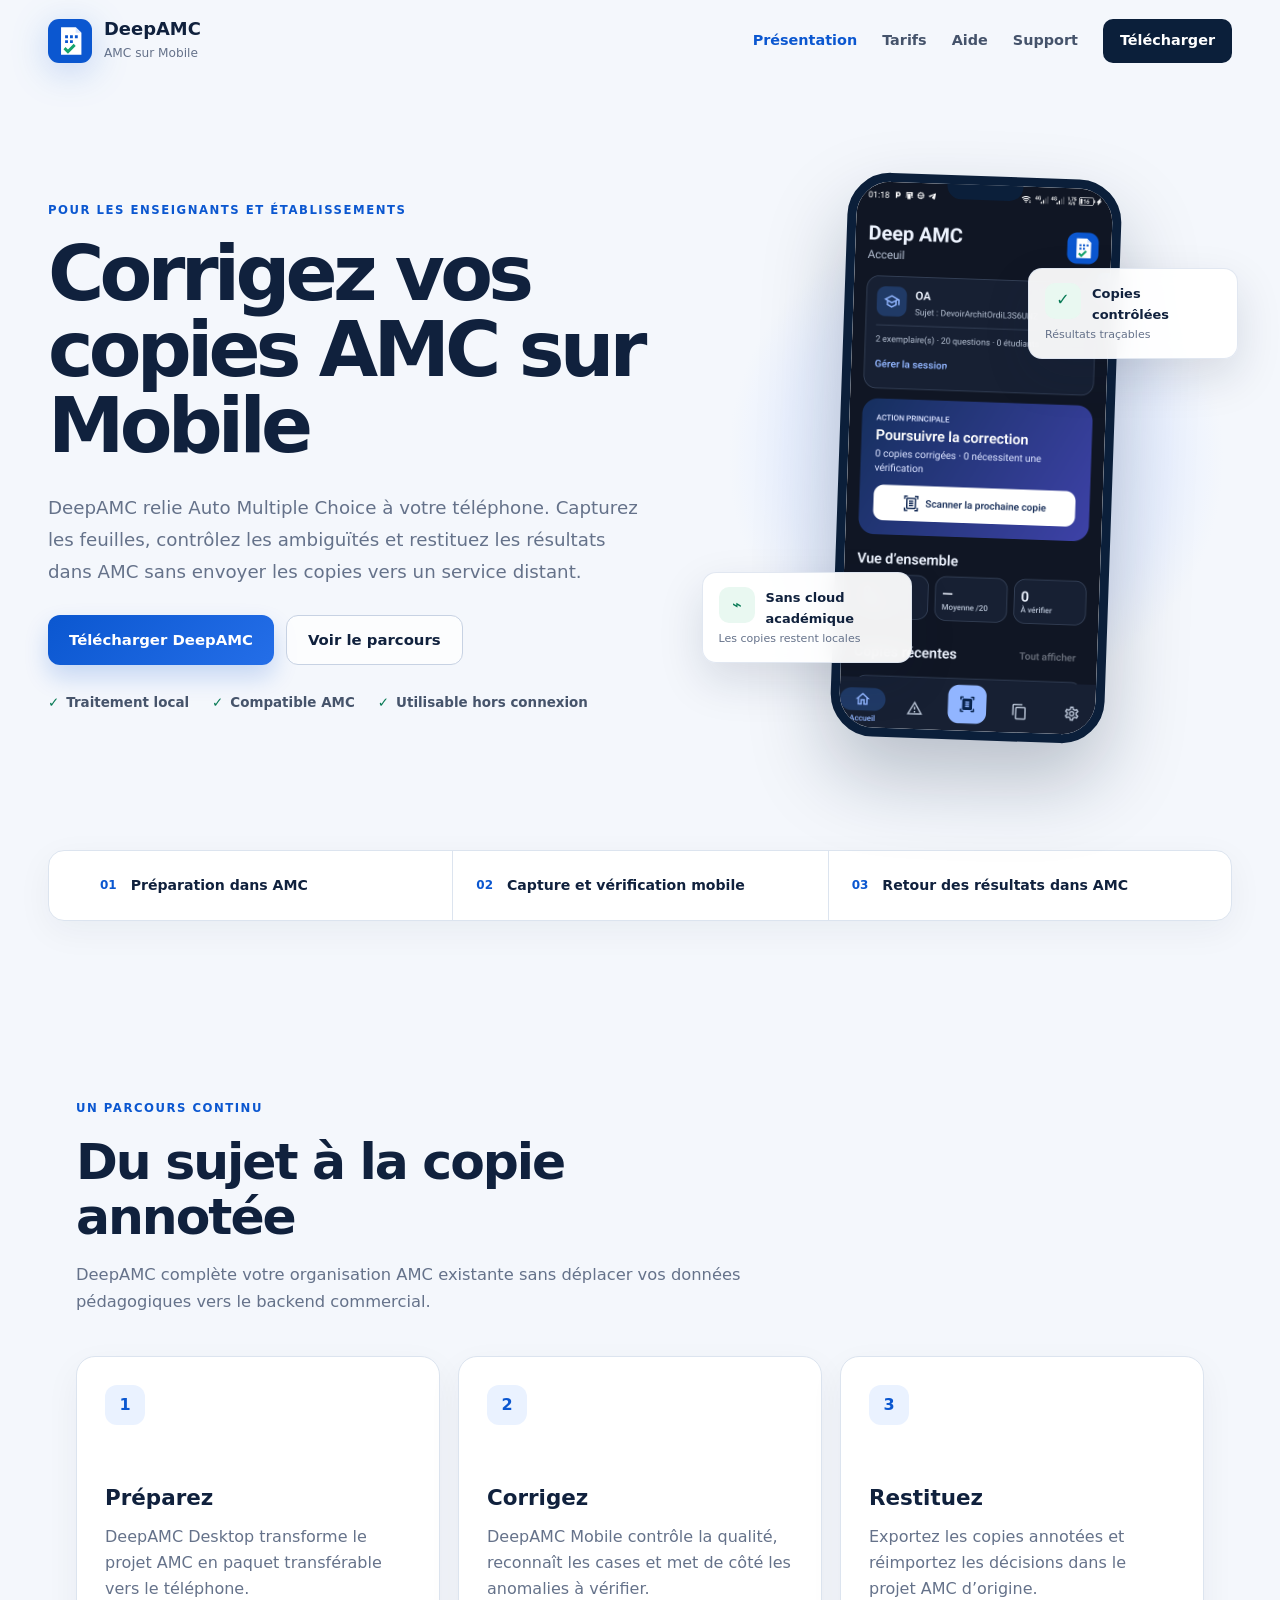
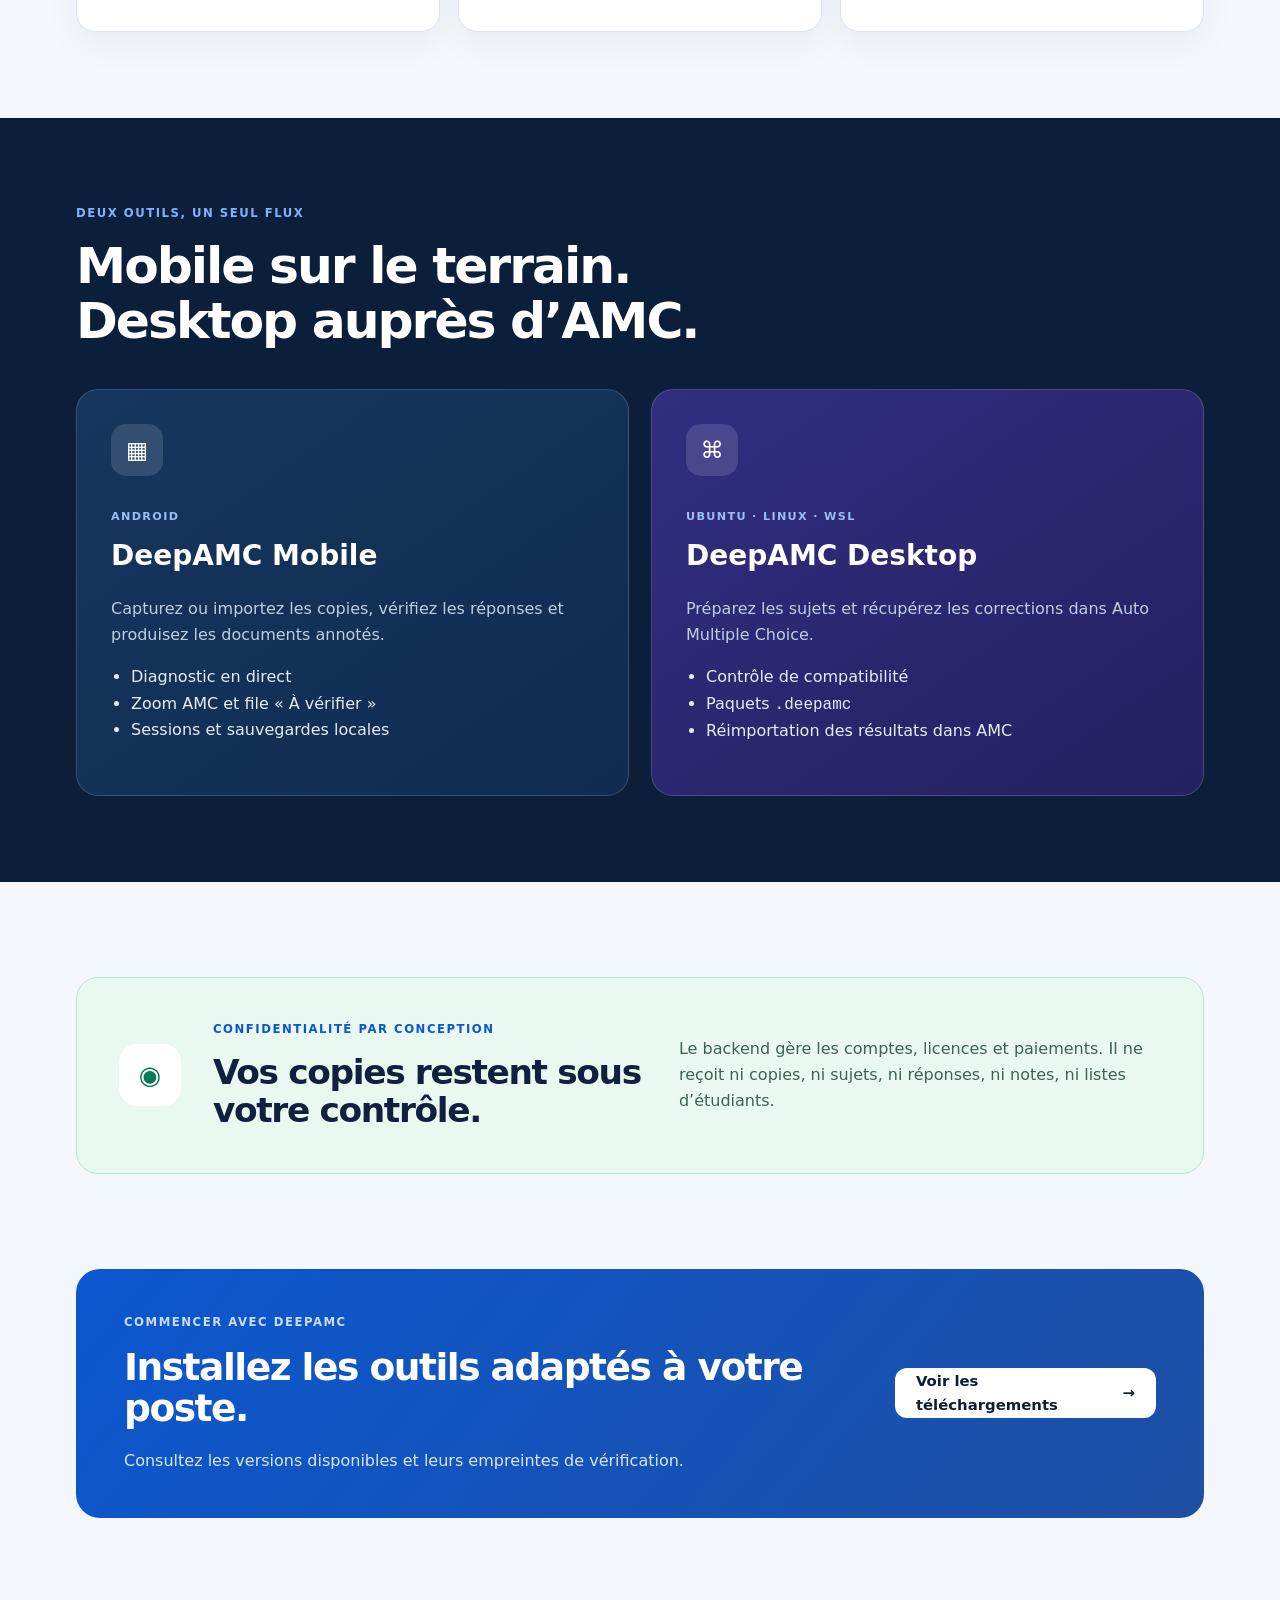
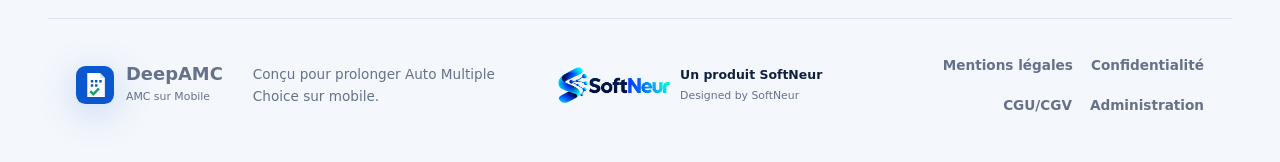
==== index.html @ c1040df2 "release: publier Mobile 0.2.4 et Desktop 0.2.7" ====
<!doctype html>
<html lang="fr">
<head>
  <meta charset="utf-8">
  <meta name="viewport" content="width=device-width, initial-scale=1">
  <meta name="description" content="DeepAMC prolonge Auto Multiple Choice sur mobile pour corriger des copies localement, même hors connexion.">
  <title>DeepAMC — AMC sur Mobile</title>
  <link rel="icon" href="/assets/deepamc-mark.svg" type="image/svg+xml">
  <link rel="stylesheet" href="/assets/site.css">
</head>
<body>
  <a class="skip-link" href="#contenu">Aller au contenu</a>
  <header class="site-header">
    <a class="brand" href="/" aria-label="Accueil DeepAMC"><img src="/assets/deepamc-mark.svg" alt="" width="44" height="44"><span><strong>DeepAMC</strong><small>AMC sur Mobile</small></span></a>
    <button class="menu-button" type="button" aria-expanded="false" aria-controls="main-navigation">Menu</button>
    <nav id="main-navigation" aria-label="Navigation principale"><a class="active" href="/">Présentation</a><a href="/tarifs/">Tarifs</a><a href="/aide/">Aide</a><a href="/support/">Support</a><a class="nav-download" href="/telechargements/">Télécharger</a></nav>
  </header>
  <main id="contenu">
    <section class="hero">
      <div class="hero-copy">
        <p class="eyebrow">POUR LES ENSEIGNANTS ET ÉTABLISSEMENTS</p>
        <h1>Corrigez vos copies AMC sur Mobile</h1>
        <p class="hero-lead">DeepAMC relie Auto Multiple Choice à votre téléphone. Capturez les feuilles, contrôlez les ambiguïtés et restituez les résultats dans AMC sans envoyer les copies vers un service distant.</p>
        <div class="hero-actions"><a class="button primary" href="/telechargements/">Télécharger DeepAMC</a><a class="button secondary" href="#fonctionnement">Voir le parcours</a></div>
        <ul class="trust-list" aria-label="Engagements DeepAMC"><li>Traitement local</li><li>Compatible AMC</li><li>Utilisable hors connexion</li></ul>
      </div>
      <div class="product-visual" aria-label="Aperçu de DeepAMC Mobile">
        <div class="visual-halo"></div><div class="phone-frame"><span class="phone-speaker"></span><img src="/assets/mobile-session.png" alt="Écran d’accueil réel de DeepAMC Mobile avec un sujet et une session actifs"></div>
        <div class="floating-proof proof-top"><span>✓</span><strong>Copies contrôlées</strong><small>Résultats traçables</small></div>
        <div class="floating-proof proof-bottom"><span>⌁</span><strong>Sans cloud académique</strong><small>Les copies restent locales</small></div>
      </div>
    </section>
    <section class="academic-strip" aria-label="Parcours DeepAMC"><div><strong>01</strong><span>Préparation dans AMC</span></div><div><strong>02</strong><span>Capture et vérification mobile</span></div><div><strong>03</strong><span>Retour des résultats dans AMC</span></div></section>
    <section class="section" id="fonctionnement">
      <div class="section-heading"><p class="eyebrow">UN PARCOURS CONTINU</p><h2>Du sujet à la copie annotée</h2><p>DeepAMC complète votre organisation AMC existante sans déplacer vos données pédagogiques vers le backend commercial.</p></div>
      <div class="steps-grid"><article><span class="step-number">1</span><h3>Préparez</h3><p>DeepAMC Desktop transforme le projet AMC en paquet transférable vers le téléphone.</p></article><article><span class="step-number">2</span><h3>Corrigez</h3><p>DeepAMC Mobile contrôle la qualité, reconnaît les cases et met de côté les anomalies à vérifier.</p></article><article><span class="step-number">3</span><h3>Restituez</h3><p>Exportez les copies annotées et réimportez les décisions dans le projet AMC d’origine.</p></article></div>
    </section>
    <section class="section products-section">
      <div class="section-heading"><p class="eyebrow">DEUX OUTILS, UN SEUL FLUX</p><h2>Mobile sur le terrain. Desktop auprès d’AMC.</h2></div>
      <div class="products-grid"><article class="product-card"><div class="product-icon">▦</div><span class="product-label">ANDROID</span><h3>DeepAMC Mobile</h3><p>Capturez ou importez les copies, vérifiez les réponses et produisez les documents annotés.</p><ul><li>Diagnostic en direct</li><li>Zoom AMC et file « À vérifier »</li><li>Sessions et sauvegardes locales</li></ul></article><article class="product-card desktop-card"><div class="product-icon">⌘</div><span class="product-label">UBUNTU · LINUX · WSL</span><h3>DeepAMC Desktop</h3><p>Préparez les sujets et récupérez les corrections dans Auto Multiple Choice.</p><ul><li>Contrôle de compatibilité</li><li>Paquets <code>.deepamc</code></li><li>Réimportation des résultats dans AMC</li></ul></article></div>
    </section>
    <section class="privacy-section"><div class="privacy-symbol">◉</div><div><p class="eyebrow">CONFIDENTIALITÉ PAR CONCEPTION</p><h2>Vos copies restent sous votre contrôle.</h2></div><p>Le backend gère les comptes, licences et paiements. Il ne reçoit ni copies, ni sujets, ni réponses, ni notes, ni listes d’étudiants.</p></section>
    <section class="download-callout"><div><p class="eyebrow">COMMENCER AVEC DEEPAMC</p><h2>Installez les outils adaptés à votre poste.</h2><p>Consultez les versions disponibles et leurs empreintes de vérification.</p></div><a class="button light" href="/telechargements/">Voir les téléchargements <span>→</span></a></section>
  </main>
  <footer><a class="brand footer-brand" href="/"><img src="/assets/deepamc-mark.svg" alt="" width="38" height="38"><span><strong>DeepAMC</strong><small>AMC sur Mobile</small></span></a><p>Conçu pour prolonger Auto Multiple Choice sur mobile.</p><a class="softneur-signature" href="https://softneur.com/" target="_blank" rel="noopener"><img src="/assets/softneur-logo.svg" alt="SoftNeur" width="112"><span><strong>Un produit SoftNeur</strong><small>Designed by SoftNeur</small></span></a><div class="footer-links"><a href="/mentions-legales/">Mentions légales</a><a href="/confidentialite/">Confidentialité</a><a href="/cgu/">CGU/CGV</a><a href="https://admin.deepamc.app/admin/login">Administration</a></div></footer>
  <script src="/assets/site.js"></script>
</body>
</html>
---- assets/site.css ----
:root {
  --navy: #0b1f3a;
  --navy-2: #142d52;
  --blue: #0b57d0;
  --blue-2: #246ee8;
  --green: #087a55;
  --canvas: #f4f7fc;
  --surface: #ffffff;
  --ink: #10213d;
  --muted: #65728a;
  --line: #dce4ef;
  --soft-blue: #eaf2ff;
  --soft-green: #e9f8f1;
  --soft-amber: #fff8e7;
  --amber: #9a5a00;
  --shadow: 0 24px 70px rgba(16, 33, 61, .12);
}

* { box-sizing: border-box; }
html { scroll-behavior: smooth; }
body { margin: 0; background: var(--canvas); color: var(--ink); font: 16px/1.65 Inter, "Segoe UI", system-ui, sans-serif; }
a { color: inherit; }
code { font-family: "Cascadia Code", Consolas, monospace; }
.skip-link { position: fixed; left: 16px; top: -80px; z-index: 100; background: #fff; color: var(--navy); padding: 10px 14px; border-radius: 8px; }
.skip-link:focus { top: 16px; }
.site-header { position: relative; z-index: 20; min-height: 82px; max-width: 1240px; margin: auto; padding: 16px 28px; display: flex; align-items: center; justify-content: space-between; gap: 24px; }
.brand { display: flex; align-items: center; gap: 12px; text-decoration: none; }
.brand img { filter: drop-shadow(0 8px 18px rgba(11, 87, 208, .22)); }
.brand strong, .brand small { display: block; }
.brand strong { font-size: 1.12rem; line-height: 1.15; }
.brand small { margin-top: 4px; color: var(--muted); font-size: .76rem; }
nav { display: flex; align-items: center; gap: 25px; }
nav a { color: #45536b; font-size: .9rem; font-weight: 750; text-decoration: none; }
nav a:hover, nav a.active { color: var(--blue); }
.nav-download { padding: 10px 17px; border-radius: 10px; background: var(--navy); color: #fff !important; }
.menu-button { display: none; min-height: 42px; padding: 0 14px; border: 1px solid var(--line); border-radius: 10px; background: #fff; color: var(--navy); font: inherit; font-weight: 800; }

.hero { max-width: 1240px; min-height: 700px; margin: auto; padding: 76px 28px 92px; display: grid; grid-template-columns: minmax(0, 1.08fr) minmax(380px, .92fr); align-items: center; gap: 70px; }
.eyebrow { margin: 0 0 15px; color: var(--blue); font-size: .73rem; font-weight: 850; letter-spacing: .13em; }
.hero h1 { max-width: 760px; margin: 0; font-size: clamp(3.15rem, 6vw, 5.45rem); line-height: .99; letter-spacing: -.062em; }
.hero-lead { max-width: 680px; margin: 28px 0; color: var(--muted); font-size: 1.14rem; line-height: 1.75; }
.hero-actions { display: flex; flex-wrap: wrap; gap: 12px; }
.button { display: inline-flex; align-items: center; justify-content: center; min-height: 50px; padding: 0 21px; border-radius: 12px; font-size: .93rem; font-weight: 800; text-decoration: none; transition: transform .16s ease, box-shadow .16s ease; }
.button.primary { background: linear-gradient(135deg, var(--blue), var(--blue-2)); color: #fff; box-shadow: 0 12px 24px rgba(11, 87, 208, .2); }
.button.secondary { border: 1px solid #c7d2e3; background: rgba(255, 255, 255, .72); }
.button.light { background: #fff; color: var(--navy); gap: 20px; }
.button:hover { transform: translateY(-1px); }
.button:focus-visible, a:focus-visible, button:focus-visible, summary:focus-visible { outline: 3px solid #79a9ff; outline-offset: 3px; }
.trust-list { display: flex; flex-wrap: wrap; gap: 23px; margin: 27px 0 0; padding: 0; list-style: none; color: #46546b; font-size: .84rem; font-weight: 700; }
.trust-list li::before { content: "✓"; color: var(--green); margin-right: 7px; font-weight: 900; }
.product-visual { position: relative; min-height: 600px; display: grid; place-items: center; }
.visual-halo { position: absolute; width: 500px; height: 500px; border-radius: 50%; background: radial-gradient(circle, #dbe8ff 0, #eaf1ff 54%, transparent 70%); }
.phone-frame { position: relative; width: 274px; height: 564px; overflow: hidden; border: 9px solid var(--navy); border-radius: 43px; background: #fff; box-shadow: 0 38px 80px rgba(11, 31, 58, .26); transform: rotate(2deg); }
.phone-frame img { width: 100%; height: 100%; object-fit: cover; object-position: top; }
.phone-speaker { position: absolute; z-index: 2; width: 76px; height: 18px; left: 50%; top: -3px; transform: translateX(-50%); border-radius: 0 0 14px 14px; background: var(--navy); }
.floating-proof { position: absolute; z-index: 3; width: 210px; padding: 14px 16px; border: 1px solid rgba(220, 228, 239, .86); border-radius: 14px; background: rgba(255, 255, 255, .94); box-shadow: 0 18px 45px rgba(16, 33, 61, .13); backdrop-filter: blur(10px); }
.floating-proof span { float: left; width: 36px; height: 36px; margin-right: 11px; border-radius: 10px; display: grid; place-items: center; background: var(--soft-green); color: var(--green); font-weight: 900; }
.floating-proof strong, .floating-proof small { display: block; }
.floating-proof strong { font-size: .81rem; }
.floating-proof small { color: var(--muted); font-size: .69rem; }
.proof-top { right: -6px; top: 110px; }
.proof-bottom { left: -18px; bottom: 95px; }

.academic-strip { max-width: 1184px; margin: 0 auto 92px; padding: 0 28px; display: grid; grid-template-columns: repeat(3, 1fr); border: 1px solid var(--line); border-radius: 16px; background: var(--surface); box-shadow: 0 10px 35px rgba(16, 33, 61, .05); }
.academic-strip div { display: flex; align-items: center; gap: 14px; padding: 23px; }
.academic-strip div + div { border-left: 1px solid var(--line); }
.academic-strip strong { color: var(--blue); font-size: .75rem; }
.academic-strip span { font-size: .88rem; font-weight: 750; }
.section { max-width: 1184px; margin: auto; padding: 86px 28px; }
.section-heading { max-width: 680px; margin-bottom: 40px; }
.section-heading h2, .privacy-section h2, .download-callout h2 { margin: 0 0 18px; font-size: clamp(2rem, 4vw, 3.15rem); line-height: 1.1; letter-spacing: -.04em; }
.section-heading > p:last-child { color: var(--muted); font-size: 1.02rem; }
.steps-grid { display: grid; grid-template-columns: repeat(3, 1fr); gap: 18px; }
.steps-grid article { min-height: 260px; padding: 28px; border: 1px solid var(--line); border-radius: 19px; background: var(--surface); box-shadow: 0 12px 35px rgba(16, 33, 61, .05); }
.step-number { display: grid; place-items: center; width: 40px; height: 40px; border-radius: 12px; background: var(--soft-blue); color: var(--blue); font-weight: 900; }
.steps-grid h3 { margin: 55px 0 8px; font-size: 1.34rem; }
.steps-grid p { margin: 0; color: var(--muted); }
.products-section { max-width: none; padding-left: max(28px, calc((100vw - 1128px) / 2)); padding-right: max(28px, calc((100vw - 1128px) / 2)); background: var(--navy); color: #fff; }
.products-section .eyebrow { color: #82b1ff; }
.products-grid { display: grid; grid-template-columns: repeat(2, 1fr); gap: 22px; }
.product-card { padding: 34px; border: 1px solid rgba(255, 255, 255, .16); border-radius: 22px; background: linear-gradient(145deg, #17365f, #102b4f); }
.desktop-card { background: linear-gradient(145deg, #312e81, #25205f); }
.product-icon, .release-icon { width: 52px; height: 52px; border-radius: 15px; display: grid; place-items: center; background: rgba(255, 255, 255, .13); font-size: 1.45rem; }
.product-label { display: block; margin-top: 32px; color: #9bbef4; font-size: .7rem; font-weight: 850; letter-spacing: .12em; }
.product-card h3 { margin: 7px 0; font-size: 1.75rem; }
.product-card > p { color: #c0cee0; }
.product-card ul { padding-left: 20px; color: #e5edf7; }
.privacy-section { max-width: 1128px; margin: 95px auto; padding: 42px; display: grid; grid-template-columns: auto minmax(250px, .9fr) minmax(280px, 1fr); align-items: center; gap: 32px; border: 1px solid #b9e5d2; border-radius: 22px; background: var(--soft-green); }
.privacy-symbol { width: 62px; height: 62px; border-radius: 18px; display: grid; place-items: center; background: #fff; color: var(--green); font-size: 1.6rem; }
.privacy-section h2 { margin: 0; font-size: 2.15rem; }
.privacy-section > p { color: #3f6154; }
.download-callout { max-width: 1128px; margin: 0 auto 100px; padding: 44px 48px; border-radius: 24px; display: flex; align-items: center; justify-content: space-between; gap: 35px; background: linear-gradient(130deg, var(--blue), #1e4fa3); color: #fff; }
.download-callout .eyebrow { color: #c9dcff; }
.download-callout h2 { font-size: 2.35rem; }
.download-callout p:last-child { margin-bottom: 0; color: #d9e6fb; }

.page-main, .legal-main { max-width: 1128px; min-height: calc(100vh - 190px); margin: auto; padding: 70px 28px 100px; }
.page-main.wide { max-width: 1240px; }
.page-heading { max-width: 780px; margin-bottom: 48px; }
.page-heading.centered { margin-left: auto; margin-right: auto; text-align: center; }
.page-heading h1 { margin: 0 0 20px; font-size: clamp(2.7rem, 6vw, 4.7rem); line-height: 1; letter-spacing: -.055em; }
.page-heading > p:last-child { color: var(--muted); font-size: 1.08rem; }
.release-grid { display: grid; grid-template-columns: repeat(2, 1fr); gap: 22px; }
.release-card, .price-card, .support-grid article { padding: 30px; border: 1px solid var(--line); border-radius: 20px; background: #fff; box-shadow: 0 15px 40px rgba(16, 33, 61, .06); }
.release-card.unavailable { background: #f8fafc; }
.release-top { display: flex; justify-content: space-between; align-items: center; }
.release-icon { background: var(--soft-blue); color: var(--blue); }
.availability { border-radius: 20px; padding: 5px 10px; background: #eef1f5; color: var(--muted); font-size: .72rem; font-weight: 850; }
.availability.ready { background: var(--soft-green); color: var(--green); }
.release-card h2 { margin: 8px 0; font-size: 1.65rem; }
.release-card > p { color: var(--muted); }
.release-card dl { margin: 26px 0; }
.release-card dl div { display: flex; justify-content: space-between; padding: 10px 0; border-top: 1px solid var(--line); font-size: .86rem; }
.release-card dt { color: var(--muted); }
.release-card dd { margin: 0; font-weight: 800; }
.release-actions { display: grid; gap: 10px; }
.full-width { width: 100%; }
.button.disabled { background: #e7ebf1; color: #8a95a7; cursor: not-allowed; }
.release-note { margin-bottom: 0; font-size: .78rem !important; }
.checksum { margin-top: 17px; color: var(--muted); font-size: .78rem; }
.checksum summary { cursor: pointer; font-weight: 750; }
.checksum code { display: block; margin-top: 10px; padding: 10px; overflow-wrap: anywhere; border-radius: 8px; background: #f6f8fb; color: #32415a; font-size: .7rem; }
.install-panel { margin-top: 24px; padding: 30px; border: 1px solid var(--line); border-radius: 20px; background: var(--navy); color: #fff; }
.install-panel > div { display: flex; align-items: center; gap: 13px; }
.install-panel h2 { font-size: 1.35rem; }
.install-panel ol { color: #e7edf6; }
.install-panel p { color: #b9c7d9; font-size: .88rem; }
.install-panel code { padding: 2px 5px; border-radius: 4px; background: #263e60; color: #fff; }

.pricing-grid { display: grid; grid-template-columns: repeat(4, 1fr); gap: 18px; align-items: stretch; }
.price-card { display: flex; flex-direction: column; }
.price-card.featured { border: 2px solid var(--blue); box-shadow: 0 20px 55px rgba(11, 87, 208, .16); }
.price-card h2 { min-height: 60px; margin: 22px 0 4px; font-size: 1.4rem; line-height: 1.2; }
.price { display: block; font-size: 2rem; line-height: 1.1; letter-spacing: -.04em; }
.price small { font-size: .82rem; letter-spacing: 0; }
.price-card > p { color: var(--muted); }
.price-card ul { margin: auto 0 0; padding: 22px 0 0; border-top: 1px solid var(--line); list-style: none; }
.price-card li { margin: 8px 0; }
.price-card li::before { content: "✓"; margin-right: 8px; color: var(--green); font-weight: 900; }
.notice-card { margin-top: 28px; padding: 28px 30px; display: flex; align-items: center; justify-content: space-between; gap: 25px; border: 1px solid #bed1ef; border-radius: 18px; background: var(--soft-blue); }
.notice-card p { margin: 4px 0 0; color: var(--muted); }

.guide-layout { display: grid; grid-template-columns: 220px 1fr; gap: 34px; align-items: start; }
.guide-index { position: sticky; top: 20px; padding: 22px; display: grid; gap: 10px; border: 1px solid var(--line); border-radius: 16px; background: #fff; }
.guide-index strong { margin-bottom: 6px; }
.guide-index a { color: var(--muted); font-size: .9rem; font-weight: 700; text-decoration: none; }
.guide-index a:hover { color: var(--blue); }
.guide-index a em { margin-left: 4px; padding: 2px 6px; border-radius: 10px; background: var(--soft-green); color: var(--green); font-size: .62rem; font-style: normal; text-transform: uppercase; }
.guide-content { display: grid; gap: 16px; }
.guide-content article { padding: 26px; display: grid; grid-template-columns: 48px 1fr; gap: 18px; border: 1px solid var(--line); border-radius: 18px; background: #fff; }
.guide-content article > span { width: 42px; height: 42px; display: grid; place-items: center; border-radius: 12px; background: var(--soft-blue); color: var(--blue); font-size: .75rem; font-weight: 900; }
.guide-content h2 { margin: 0 0 6px; font-size: 1.28rem; }
.guide-content p { margin: 0; color: var(--muted); }
.guide-content h3 { margin: 20px 0 5px; font-size: 1rem; }
.guide-content ol, .guide-content ul { margin: 13px 0 0; padding-left: 21px; color: #45536b; }
.guide-content li { margin: 7px 0; padding-left: 3px; }
.guide-content .tool-label { margin-bottom: 5px; color: var(--blue); font-size: .7rem; font-weight: 850; letter-spacing: .1em; }
.guide-content .guide-note { margin-top: 17px; padding: 13px 15px; border-left: 3px solid var(--blue); border-radius: 0 9px 9px 0; background: var(--soft-blue); color: #334b70; }
.guide-content .optional-intro { margin: 10px 0 15px; padding: 13px 15px; border-radius: 10px; background: var(--soft-green); color: #315b4b; }
.optional-badge { display: inline-block; margin-left: 7px; padding: 4px 8px; vertical-align: middle; border-radius: 20px; background: var(--soft-green); color: var(--green); font-size: .63rem; font-weight: 900; letter-spacing: .05em; text-transform: uppercase; }
.completion-check { margin-top: 17px; padding: 14px 16px; display: grid; gap: 3px; border-radius: 10px; background: var(--soft-green); color: #315b4b; }
.completion-check strong { color: var(--green); font-size: .76rem; text-transform: uppercase; letter-spacing: .06em; }
.workflow-overview { margin-bottom: 24px; padding: 30px; display: grid; grid-template-columns: minmax(190px, .65fr) 1.35fr; gap: 28px; border-radius: 20px; background: var(--navy); color: #fff; }
.workflow-overview h2 { margin: 0; font-size: 1.7rem; line-height: 1.2; }
.workflow-overview .eyebrow { color: #8eb9ff; }
.workflow-overview ol { margin: 0; padding: 0; display: grid; grid-template-columns: repeat(2, 1fr); gap: 12px; list-style: none; counter-reset: workflow; }
.workflow-overview li { padding: 14px; display: grid; grid-template-columns: 28px 1fr; column-gap: 9px; border: 1px solid rgba(255,255,255,.14); border-radius: 11px; background: rgba(255,255,255,.06); counter-increment: workflow; }
.workflow-overview li::before { content: counter(workflow); grid-row: 1 / 3; width: 25px; height: 25px; display: grid; place-items: center; border-radius: 8px; background: #fff; color: var(--blue); font-size: .72rem; font-weight: 900; }
.workflow-overview li strong, .workflow-overview li span { display: block; }
.workflow-overview li span { color: #bdcce0; font-size: .78rem; }
.prerequisite-card { margin-bottom: 34px; padding: 24px 27px; display: grid; grid-template-columns: 48px 1fr; gap: 17px; border: 1px solid #b9e5d2; border-radius: 17px; background: var(--soft-green); }
.prerequisite-icon { width: 44px; height: 44px; display: grid; place-items: center; border-radius: 13px; background: #fff; color: var(--green); font-weight: 900; }
.prerequisite-card h2 { margin: 0; font-size: 1.25rem; }
.prerequisite-card ul { margin: 9px 0 0; padding-left: 20px; color: #3f6154; }
.final-checklist { margin-top: 70px; padding: 34px; border: 1px solid var(--line); border-radius: 20px; background: #fff; }
.final-checklist .section-heading { margin-bottom: 22px; }
.final-checklist .section-heading h2 { font-size: 2rem; }
.final-checklist ul { margin: 0; padding: 0; display: grid; grid-template-columns: repeat(2, 1fr); gap: 11px 24px; list-style: none; }
.final-checklist li { position: relative; padding-left: 28px; color: #45536b; }
.final-checklist li::before { content: "✓"; position: absolute; left: 0; color: var(--green); font-weight: 900; }
.help-support { margin-top: 55px; }
.faq { margin-top: 80px; }
.faq details { border-top: 1px solid var(--line); background: #fff; }
.faq details:last-child { border-bottom: 1px solid var(--line); }
.faq summary { padding: 19px 20px; cursor: pointer; font-weight: 800; }
.faq details p { max-width: 780px; margin: 0; padding: 0 20px 20px; color: var(--muted); }

.support-grid { display: grid; grid-template-columns: repeat(3, 1fr); gap: 18px; }
.support-grid article { min-height: 270px; }
.support-icon { width: 42px; height: 42px; display: grid; place-items: center; border-radius: 12px; background: var(--soft-blue); color: var(--blue); font-weight: 900; }
.support-grid h2 { margin-top: 38px; font-size: 1.35rem; }
.support-grid p { color: var(--muted); }
.support-grid a { color: var(--blue); font-weight: 800; text-decoration: none; }
.warning-panel, .legal-warning { margin-top: 26px; padding: 24px 26px; border: 1px solid #f1cf8a; border-radius: 16px; background: var(--soft-amber); color: #633d08; }
.warning-panel p, .legal-warning p { margin-bottom: 0; }

.draft-badge { display: inline-block; margin-bottom: 26px; padding: 6px 11px; border-radius: 20px; background: var(--soft-amber); color: var(--amber); font-size: .75rem; font-weight: 850; }
.legal-content { max-width: 820px; padding: 38px 42px; border: 1px solid var(--line); border-radius: 20px; background: #fff; }
.legal-content h2 { margin: 34px 0 9px; font-size: 1.25rem; }
.legal-content h2:first-child { margin-top: 0; }
.legal-content > p { color: #526078; }

footer { max-width: 1184px; margin: auto; padding: 30px 28px 42px; border-top: 1px solid var(--line); display: flex; align-items: center; gap: 30px; color: var(--muted); font-size: .85rem; }
footer p { margin-right: auto; }
.footer-links { display: flex; flex-wrap: wrap; justify-content: flex-end; gap: 18px; }
.footer-links a { font-weight: 750; text-decoration: none; }
.footer-brand small { font-size: .68rem; }
.softneur-signature { display: flex; align-items: center; gap: 10px; color: var(--ink); text-decoration: none; padding: 8px 10px; border-radius: 10px; transition: background .18s ease; }
.softneur-signature:hover { background: var(--blue-soft); }
.softneur-signature img { display: block; width: 112px; height: auto; }
.softneur-signature span { display: grid; gap: 2px; white-space: nowrap; }
.softneur-signature strong { font-size: .78rem; }
.softneur-signature small { color: var(--muted); font-size: .68rem; }

@media (max-width: 1020px) {
  .pricing-grid { grid-template-columns: repeat(2, 1fr); }
}

@media (max-width: 900px) {
  .hero { grid-template-columns: 1fr; padding-top: 55px; }
  .product-visual { min-height: 580px; }
  .academic-strip { grid-template-columns: 1fr; }
  .academic-strip div + div { border-left: 0; border-top: 1px solid var(--line); }
  .steps-grid, .products-grid, .release-grid, .support-grid { grid-template-columns: 1fr; }
  .privacy-section { grid-template-columns: auto 1fr; }
  .privacy-section > p { grid-column: 1 / -1; }
  .download-callout { align-items: flex-start; flex-direction: column; }
  .workflow-overview { grid-template-columns: 1fr; }
  .menu-button { display: inline-flex; align-items: center; }
  nav { position: absolute; display: none; top: 72px; left: 20px; right: 20px; padding: 14px; flex-direction: column; align-items: stretch; gap: 5px; border: 1px solid var(--line); border-radius: 14px; background: #fff; box-shadow: var(--shadow); }
  nav.open { display: flex; }
  nav a { min-height: 44px; padding: 10px 12px; border-radius: 8px; }
}

@media (max-width: 680px) {
  .site-header { padding: 16px 20px; }
  .brand small { display: none; }
  .hero { padding: 48px 20px 65px; gap: 20px; }
  .hero h1 { font-size: clamp(3rem, 15vw, 4.3rem); }
  .hero-lead { font-size: 1rem; }
  .product-visual { min-height: 510px; }
  .phone-frame { width: 230px; height: 475px; }
  .floating-proof { width: 180px; }
  .proof-top { right: 0; }
  .proof-bottom { left: 0; }
  .academic-strip { margin: 0 20px 45px; padding: 0; }
  .section, .page-main, .legal-main { padding: 60px 20px 80px; }
  .products-section { padding-left: 20px; padding-right: 20px; }
  .privacy-section { margin: 55px 20px; padding: 26px; grid-template-columns: 1fr; }
  .privacy-section > p { grid-column: auto; }
  .download-callout { margin: 0 20px 70px; padding: 30px; }
  .download-callout h2 { font-size: 2rem; }
  .page-heading h1 { font-size: 3rem; }
  .pricing-grid { grid-template-columns: 1fr; }
  .price-card h2 { min-height: auto; }
  .notice-card { align-items: flex-start; flex-direction: column; }
  .guide-layout { grid-template-columns: 1fr; }
  .guide-index { position: static; }
  .guide-content article { padding: 21px 18px; grid-template-columns: 38px 1fr; gap: 12px; }
  .guide-content article > span { width: 36px; height: 36px; }
  .workflow-overview { padding: 24px 20px; }
  .workflow-overview ol, .final-checklist ul { grid-template-columns: 1fr; }
  .prerequisite-card { padding: 21px 18px; grid-template-columns: 1fr; }
  .final-checklist { padding: 27px 22px; }
  .legal-content { padding: 27px 23px; }
  footer { align-items: flex-start; flex-direction: column; padding: 28px 20px 38px; }
  footer p { margin: 0; }
  .footer-links { justify-content: flex-start; }
}

@media (prefers-reduced-motion: reduce) {
  html { scroll-behavior: auto; }
  .button { transition: none; }
}
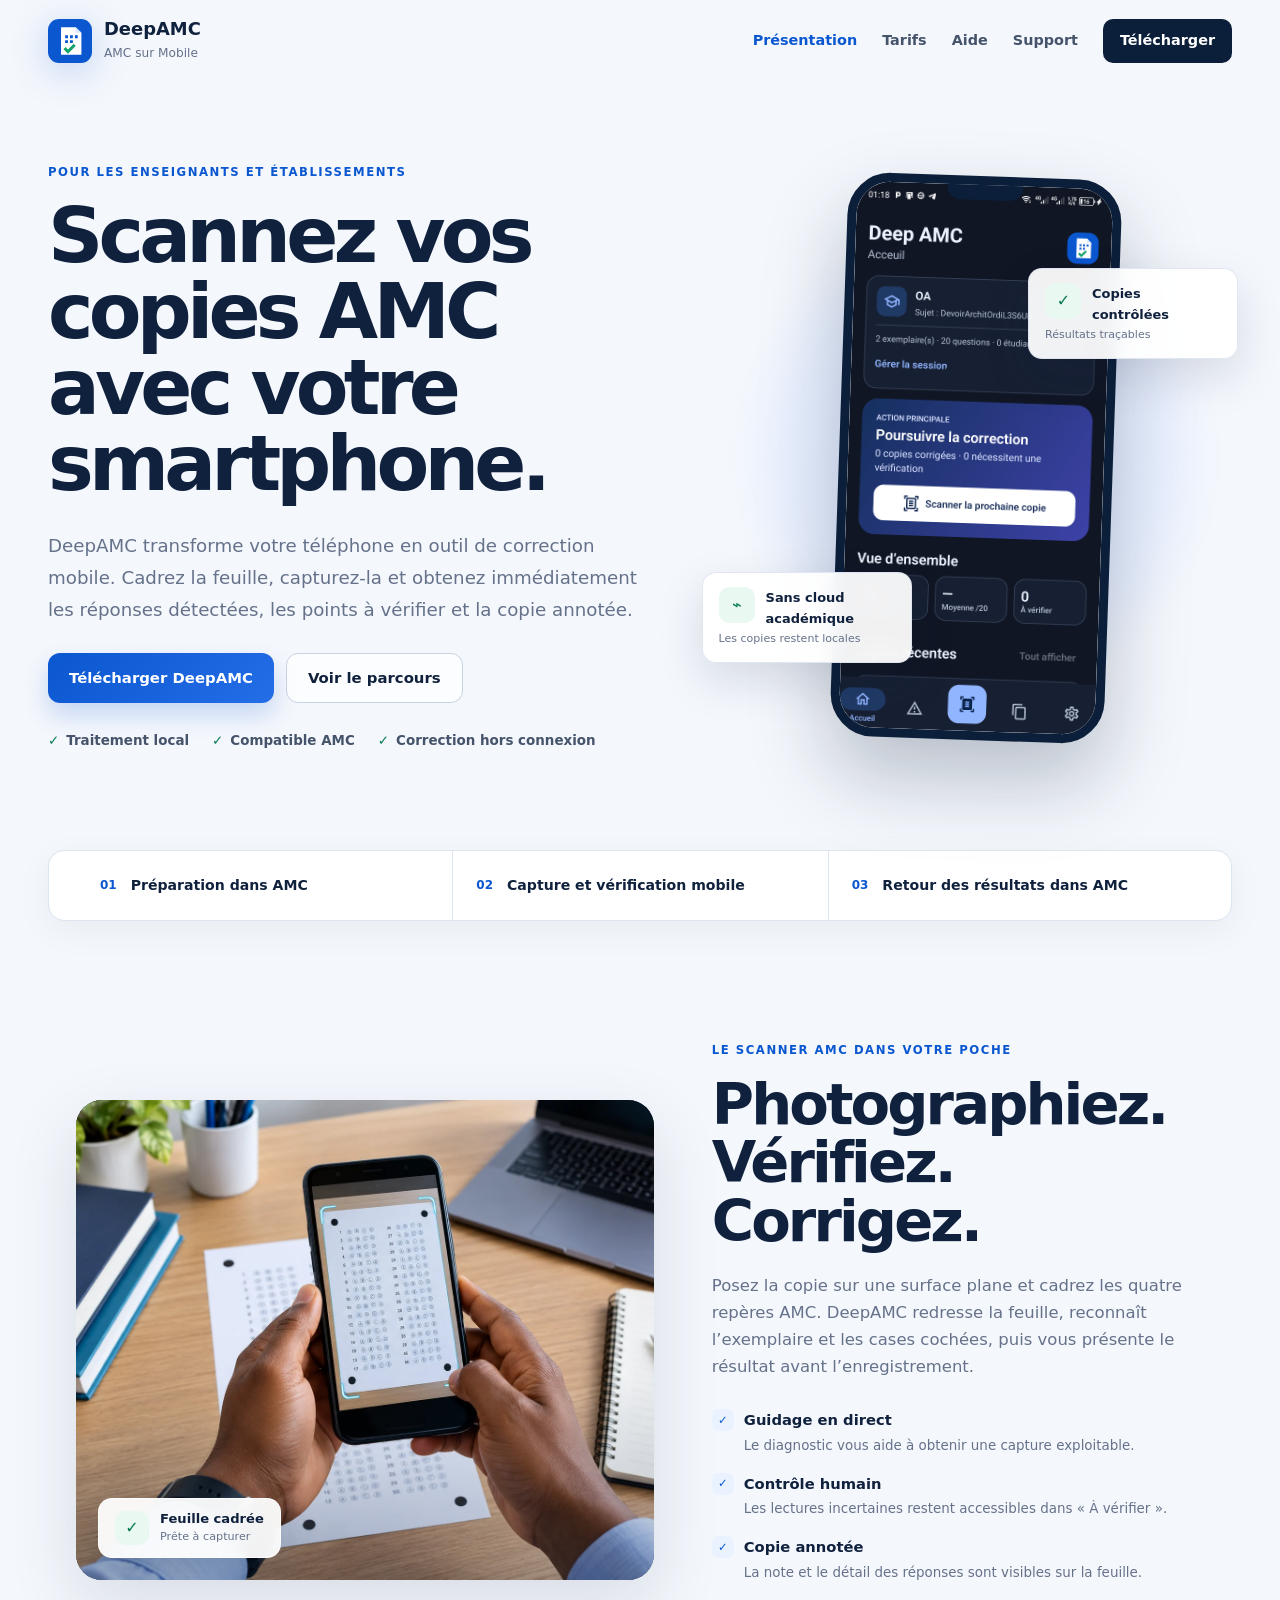
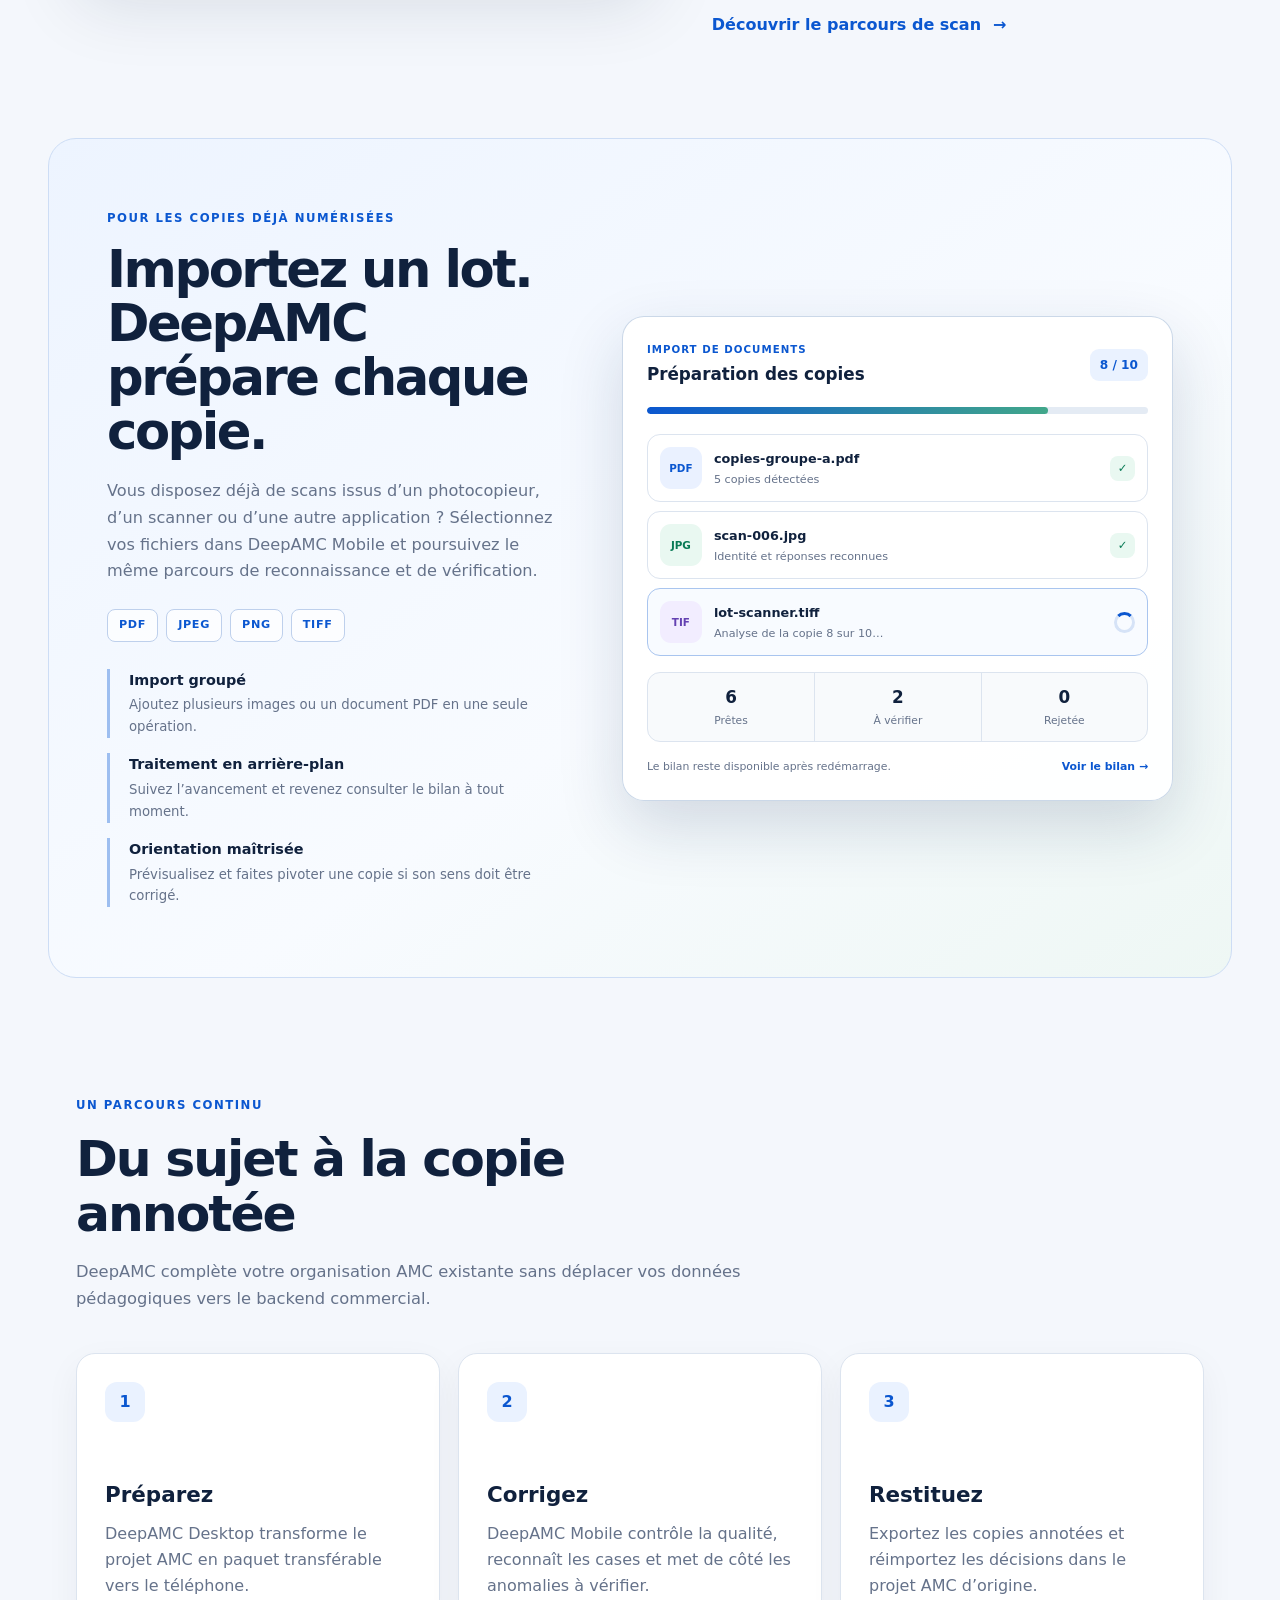
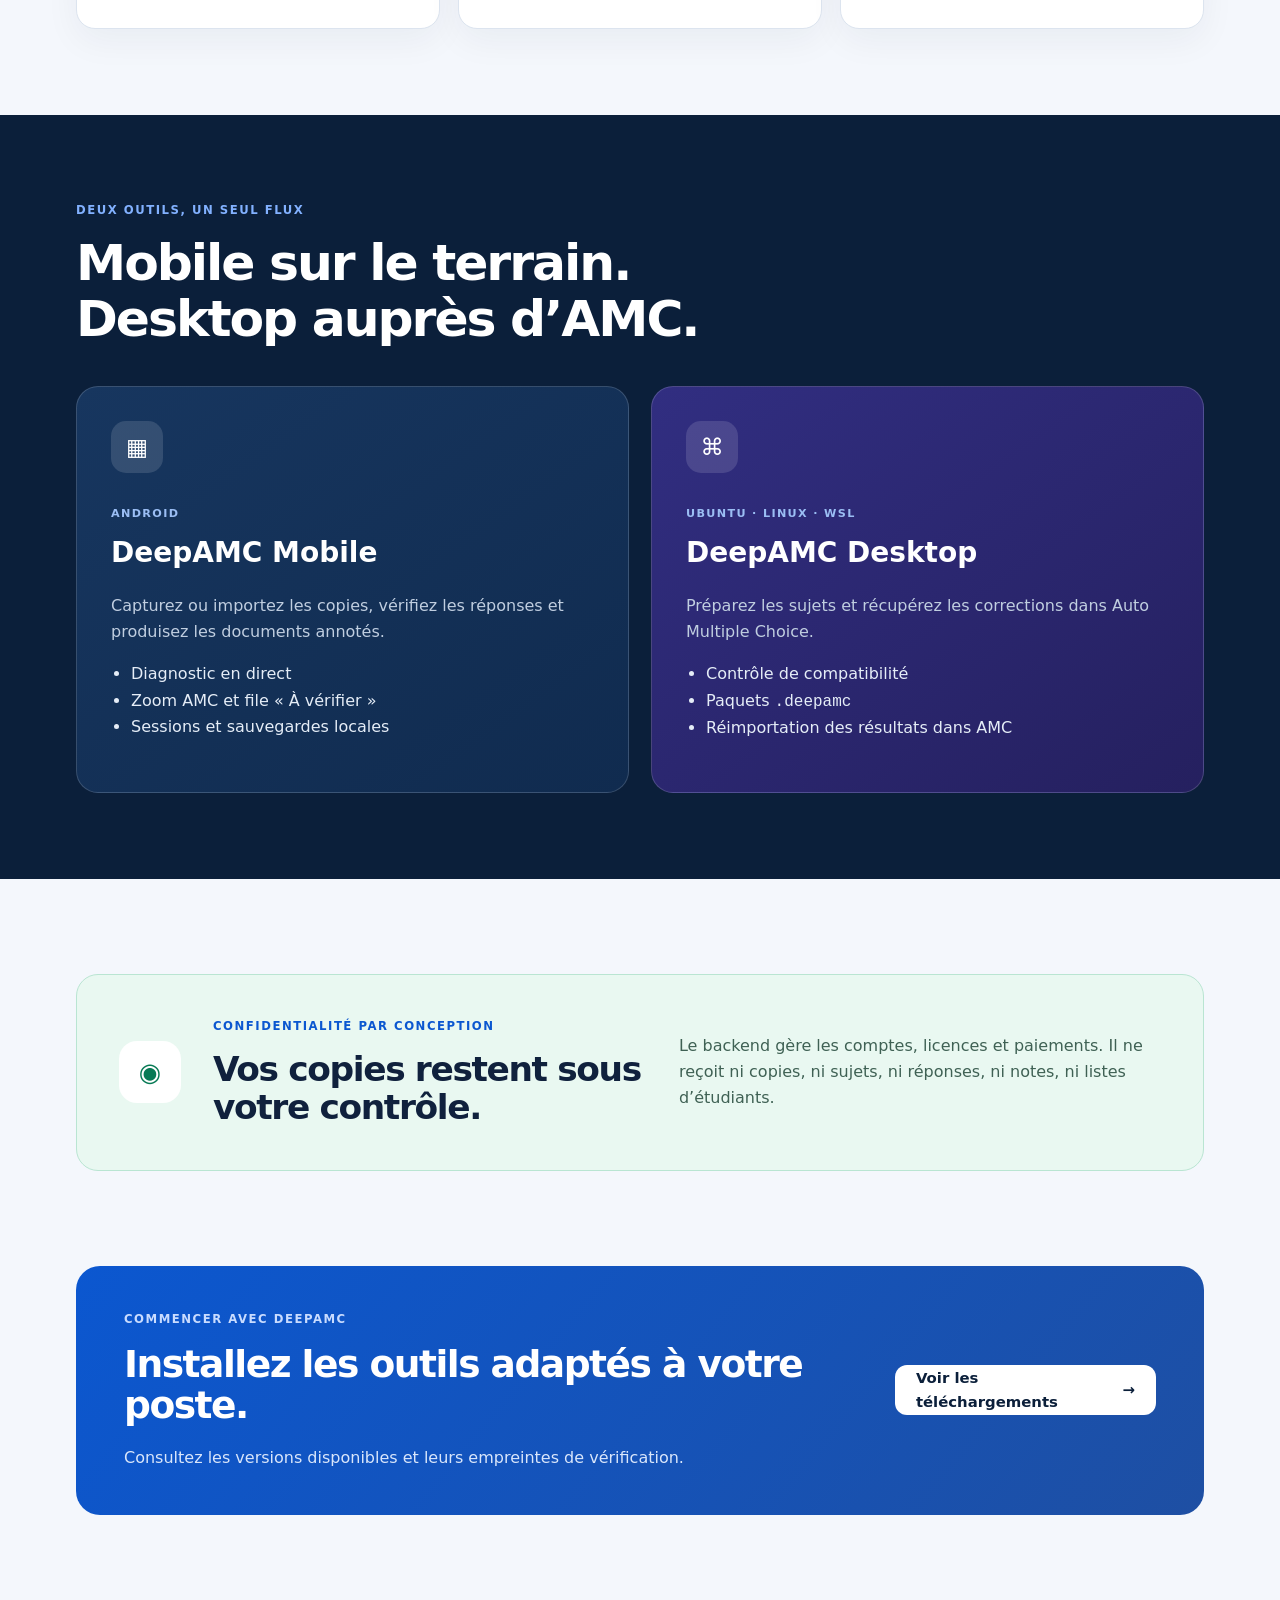
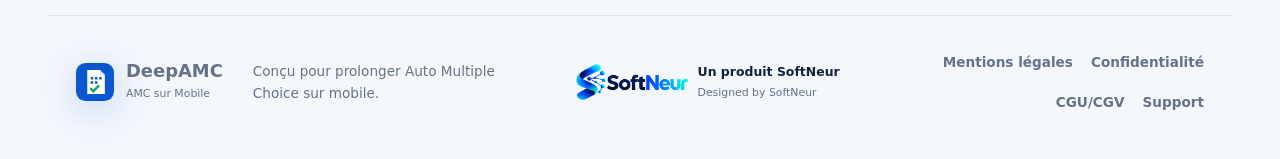
==== commit 3b3dc282: "fix: restaurer le contenu complet du site public" ====
--- a/index.html
+++ b/index.html
@@ -3,7 +3,12 @@
 <head>
   <meta charset="utf-8">
   <meta name="viewport" content="width=device-width, initial-scale=1">
-  <meta name="description" content="DeepAMC prolonge Auto Multiple Choice sur mobile pour corriger des copies localement, même hors connexion.">
+  <meta name="description" content="Scannez et corrigez vos copies Auto Multiple Choice directement avec votre smartphone grâce à DeepAMC Mobile.">
+  <link rel="canonical" href="https://deepamc.app/">
+  <meta property="og:title" content="DeepAMC — AMC sur Mobile">
+  <meta property="og:description" content="Scannez, vérifiez et corrigez vos copies AMC avec votre smartphone.">
+  <meta property="og:type" content="website">
+  <meta property="og:url" content="https://deepamc.app/">
   <title>DeepAMC — AMC sur Mobile</title>
   <link rel="icon" href="/assets/deepamc-mark.svg" type="image/svg+xml">
   <link rel="stylesheet" href="/assets/site.css">
@@ -19,10 +24,10 @@
     <section class="hero">
       <div class="hero-copy">
         <p class="eyebrow">POUR LES ENSEIGNANTS ET ÉTABLISSEMENTS</p>
-        <h1>Corrigez vos copies AMC sur Mobile</h1>
-        <p class="hero-lead">DeepAMC relie Auto Multiple Choice à votre téléphone. Capturez les feuilles, contrôlez les ambiguïtés et restituez les résultats dans AMC sans envoyer les copies vers un service distant.</p>
+        <h1>Scannez vos copies AMC avec votre smartphone.</h1>
+        <p class="hero-lead">DeepAMC transforme votre téléphone en outil de correction mobile. Cadrez la feuille, capturez-la et obtenez immédiatement les réponses détectées, les points à vérifier et la copie annotée.</p>
         <div class="hero-actions"><a class="button primary" href="/telechargements/">Télécharger DeepAMC</a><a class="button secondary" href="#fonctionnement">Voir le parcours</a></div>
-        <ul class="trust-list" aria-label="Engagements DeepAMC"><li>Traitement local</li><li>Compatible AMC</li><li>Utilisable hors connexion</li></ul>
+        <ul class="trust-list" aria-label="Engagements DeepAMC"><li>Traitement local</li><li>Compatible AMC</li><li>Correction hors connexion</li></ul>
       </div>
       <div class="product-visual" aria-label="Aperçu de DeepAMC Mobile">
         <div class="visual-halo"></div><div class="phone-frame"><span class="phone-speaker"></span><img src="/assets/mobile-session.png" alt="Écran d’accueil réel de DeepAMC Mobile avec un sujet et une session actifs"></div>
@@ -31,6 +36,45 @@
       </div>
     </section>
     <section class="academic-strip" aria-label="Parcours DeepAMC"><div><strong>01</strong><span>Préparation dans AMC</span></div><div><strong>02</strong><span>Capture et vérification mobile</span></div><div><strong>03</strong><span>Retour des résultats dans AMC</span></div></section>
+    <section class="scan-showcase" aria-labelledby="scan-title">
+      <div class="scan-image-wrap">
+        <img src="/assets/scan-smartphone-deepamc.webp" alt="Un enseignant cadre une feuille de réponses AMC avec son smartphone dans DeepAMC Mobile" width="1536" height="1024" loading="eager">
+        <div class="scan-status" aria-hidden="true"><span>✓</span><div><strong>Feuille cadrée</strong><small>Prête à capturer</small></div></div>
+      </div>
+      <div class="scan-copy">
+        <p class="eyebrow">LE SCANNER AMC DANS VOTRE POCHE</p>
+        <h2 id="scan-title">Photographiez. Vérifiez. Corrigez.</h2>
+        <p>Posez la copie sur une surface plane et cadrez les quatre repères AMC. DeepAMC redresse la feuille, reconnaît l’exemplaire et les cases cochées, puis vous présente le résultat avant l’enregistrement.</p>
+        <ul class="scan-benefits">
+          <li><strong>Guidage en direct</strong><span>Le diagnostic vous aide à obtenir une capture exploitable.</span></li>
+          <li><strong>Contrôle humain</strong><span>Les lectures incertaines restent accessibles dans « À vérifier ».</span></li>
+          <li><strong>Copie annotée</strong><span>La note et le détail des réponses sont visibles sur la feuille.</span></li>
+        </ul>
+        <a class="text-link" href="/aide/#corriger">Découvrir le parcours de scan <span>→</span></a>
+      </div>
+    </section>
+    <section class="import-showcase" aria-labelledby="import-title">
+      <div class="import-copy">
+        <p class="eyebrow">POUR LES COPIES DÉJÀ NUMÉRISÉES</p>
+        <h2 id="import-title">Importez un lot. DeepAMC prépare chaque copie.</h2>
+        <p>Vous disposez déjà de scans issus d’un photocopieur, d’un scanner ou d’une autre application&nbsp;? Sélectionnez vos fichiers dans DeepAMC Mobile et poursuivez le même parcours de reconnaissance et de vérification.</p>
+        <div class="format-list" aria-label="Formats pris en charge"><span>PDF</span><span>JPEG</span><span>PNG</span><span>TIFF</span></div>
+        <ul class="import-benefits">
+          <li><strong>Import groupé</strong><span>Ajoutez plusieurs images ou un document PDF en une seule opération.</span></li>
+          <li><strong>Traitement en arrière-plan</strong><span>Suivez l’avancement et revenez consulter le bilan à tout moment.</span></li>
+          <li><strong>Orientation maîtrisée</strong><span>Prévisualisez et faites pivoter une copie si son sens doit être corrigé.</span></li>
+        </ul>
+      </div>
+      <div class="import-panel" aria-label="Illustration du bilan d’import DeepAMC">
+        <div class="import-panel-head"><div><small>IMPORT DE DOCUMENTS</small><strong>Préparation des copies</strong></div><span>8 / 10</span></div>
+        <div class="progress-track" aria-hidden="true"><span></span></div>
+        <div class="import-file ready"><span class="file-type">PDF</span><div><strong>copies-groupe-a.pdf</strong><small>5 copies détectées</small></div><b>✓</b></div>
+        <div class="import-file ready"><span class="file-type image">JPG</span><div><strong>scan-006.jpg</strong><small>Identité et réponses reconnues</small></div><b>✓</b></div>
+        <div class="import-file processing"><span class="file-type tiff">TIF</span><div><strong>lot-scanner.tiff</strong><small>Analyse de la copie 8 sur 10…</small></div><i aria-hidden="true"></i></div>
+        <div class="import-summary"><div><strong>6</strong><small>Prêtes</small></div><div><strong>2</strong><small>À vérifier</small></div><div><strong>0</strong><small>Rejetée</small></div></div>
+        <div class="import-panel-foot"><span>Le bilan reste disponible après redémarrage.</span><strong>Voir le bilan →</strong></div>
+      </div>
+    </section>
     <section class="section" id="fonctionnement">
       <div class="section-heading"><p class="eyebrow">UN PARCOURS CONTINU</p><h2>Du sujet à la copie annotée</h2><p>DeepAMC complète votre organisation AMC existante sans déplacer vos données pédagogiques vers le backend commercial.</p></div>
       <div class="steps-grid"><article><span class="step-number">1</span><h3>Préparez</h3><p>DeepAMC Desktop transforme le projet AMC en paquet transférable vers le téléphone.</p></article><article><span class="step-number">2</span><h3>Corrigez</h3><p>DeepAMC Mobile contrôle la qualité, reconnaît les cases et met de côté les anomalies à vérifier.</p></article><article><span class="step-number">3</span><h3>Restituez</h3><p>Exportez les copies annotées et réimportez les décisions dans le projet AMC d’origine.</p></article></div>
@@ -42,7 +86,7 @@
     <section class="privacy-section"><div class="privacy-symbol">◉</div><div><p class="eyebrow">CONFIDENTIALITÉ PAR CONCEPTION</p><h2>Vos copies restent sous votre contrôle.</h2></div><p>Le backend gère les comptes, licences et paiements. Il ne reçoit ni copies, ni sujets, ni réponses, ni notes, ni listes d’étudiants.</p></section>
     <section class="download-callout"><div><p class="eyebrow">COMMENCER AVEC DEEPAMC</p><h2>Installez les outils adaptés à votre poste.</h2><p>Consultez les versions disponibles et leurs empreintes de vérification.</p></div><a class="button light" href="/telechargements/">Voir les téléchargements <span>→</span></a></section>
   </main>
-  <footer><a class="brand footer-brand" href="/"><img src="/assets/deepamc-mark.svg" alt="" width="38" height="38"><span><strong>DeepAMC</strong><small>AMC sur Mobile</small></span></a><p>Conçu pour prolonger Auto Multiple Choice sur mobile.</p><a class="softneur-signature" href="https://softneur.com/" target="_blank" rel="noopener"><img src="/assets/softneur-logo.svg" alt="SoftNeur" width="112"><span><strong>Un produit SoftNeur</strong><small>Designed by SoftNeur</small></span></a><div class="footer-links"><a href="/mentions-legales/">Mentions légales</a><a href="/confidentialite/">Confidentialité</a><a href="/cgu/">CGU/CGV</a><a href="https://admin.deepamc.app/admin/login">Administration</a></div></footer>
+  <footer><a class="brand footer-brand" href="/"><img src="/assets/deepamc-mark.svg" alt="" width="38" height="38"><span><strong>DeepAMC</strong><small>AMC sur Mobile</small></span></a><p>Conçu pour prolonger Auto Multiple Choice sur mobile.</p><a class="softneur-signature" href="https://softneur.com/" target="_blank" rel="noopener"><img src="/assets/softneur-logo.svg" alt="SoftNeur" width="112"><span><strong>Un produit SoftNeur</strong><small>Designed by SoftNeur</small></span></a><div class="footer-links"><a href="/mentions-legales/">Mentions légales</a><a href="/confidentialite/">Confidentialité</a><a href="/cgu/">CGU/CGV</a><a href="/support/">Support</a></div></footer>
   <script src="/assets/site.js"></script>
 </body>
 </html>
--- a/assets/site.css
+++ b/assets/site.css
@@ -66,6 +66,63 @@
 .academic-strip div + div { border-left: 1px solid var(--line); }
 .academic-strip strong { color: var(--blue); font-size: .75rem; }
 .academic-strip span { font-size: .88rem; font-weight: 750; }
+.scan-showcase { max-width: 1184px; margin: 0 auto 22px; padding: 28px; display: grid; grid-template-columns: minmax(0, 1.08fr) minmax(360px, .92fr); align-items: center; gap: 58px; }
+.scan-image-wrap { position: relative; min-height: 480px; overflow: hidden; border-radius: 26px; background: var(--navy); box-shadow: var(--shadow); }
+.scan-image-wrap::after { content: ""; position: absolute; inset: 0; background: linear-gradient(180deg, transparent 58%, rgba(11, 31, 58, .26)); pointer-events: none; }
+.scan-image-wrap > img { width: 100%; height: 100%; min-height: 480px; display: block; object-fit: cover; }
+.scan-status { position: absolute; z-index: 2; left: 22px; bottom: 22px; display: flex; align-items: center; gap: 11px; padding: 12px 16px; border: 1px solid rgba(255, 255, 255, .72); border-radius: 14px; background: rgba(255, 255, 255, .94); box-shadow: 0 18px 40px rgba(11, 31, 58, .2); backdrop-filter: blur(12px); }
+.scan-status > span { width: 34px; height: 34px; display: grid; place-items: center; border-radius: 10px; background: var(--soft-green); color: var(--green); font-weight: 900; }
+.scan-status strong, .scan-status small { display: block; line-height: 1.25; }
+.scan-status strong { font-size: .82rem; }
+.scan-status small { margin-top: 3px; color: var(--muted); font-size: .7rem; }
+.scan-copy h2 { margin: 0 0 20px; font-size: clamp(2.35rem, 4.5vw, 4rem); line-height: 1.02; letter-spacing: -.05em; }
+.scan-copy > p:last-of-type { color: var(--muted); font-size: 1.03rem; }
+.scan-benefits { margin: 28px 0; padding: 0; display: grid; gap: 15px; list-style: none; }
+.scan-benefits li { position: relative; padding-left: 32px; }
+.scan-benefits li::before { content: "✓"; position: absolute; left: 0; top: 1px; width: 22px; height: 22px; display: grid; place-items: center; border-radius: 7px; background: var(--soft-blue); color: var(--blue); font-size: .72rem; font-weight: 900; }
+.scan-benefits strong, .scan-benefits span { display: block; }
+.scan-benefits strong { font-size: .92rem; }
+.scan-benefits span { margin-top: 2px; color: var(--muted); font-size: .84rem; }
+.text-link { display: inline-flex; align-items: center; gap: 12px; color: var(--blue); font-weight: 850; text-decoration: none; }
+.text-link:hover { gap: 16px; }
+.import-showcase { box-sizing: border-box; max-width: 1184px; margin: 72px auto 32px; padding: 70px 58px; display: grid; grid-template-columns: minmax(360px, .9fr) minmax(0, 1.1fr); align-items: center; gap: 64px; border: 1px solid #cdddf5; border-radius: 28px; background: linear-gradient(145deg, #edf4ff, #f8fbff 58%, #eef7f4); overflow: hidden; }
+.import-copy h2 { margin: 0 0 20px; font-size: clamp(2.2rem, 4vw, 3.55rem); line-height: 1.05; letter-spacing: -.048em; }
+.import-copy > p:last-of-type { color: var(--muted); font-size: 1.01rem; }
+.format-list { display: flex; flex-wrap: wrap; gap: 8px; margin: 24px 0 27px; }
+.format-list span { padding: 6px 11px; border: 1px solid #bed0ec; border-radius: 8px; background: rgba(255, 255, 255, .72); color: var(--blue); font-size: .7rem; font-weight: 900; letter-spacing: .06em; }
+.import-benefits { margin: 0; padding: 0; display: grid; gap: 15px; list-style: none; }
+.import-benefits li { padding-left: 19px; border-left: 3px solid #9dbef0; }
+.import-benefits strong, .import-benefits span { display: block; }
+.import-benefits strong { font-size: .9rem; }
+.import-benefits span { margin-top: 2px; color: var(--muted); font-size: .83rem; }
+.import-panel { position: relative; min-width: 0; padding: 24px; border: 1px solid rgba(199, 213, 231, .92); border-radius: 22px; background: rgba(255, 255, 255, .92); box-shadow: 0 25px 65px rgba(16, 45, 87, .16); }
+.import-panel::before { content: ""; position: absolute; z-index: -1; width: 230px; height: 230px; right: -70px; top: -70px; border-radius: 50%; background: rgba(36, 110, 232, .13); filter: blur(2px); }
+.import-panel-head { display: flex; align-items: center; justify-content: space-between; gap: 18px; }
+.import-panel-head small, .import-panel-head strong { display: block; }
+.import-panel-head small { color: var(--blue); font-size: .64rem; font-weight: 900; letter-spacing: .1em; }
+.import-panel-head strong { margin-top: 3px; font-size: 1.05rem; }
+.import-panel-head > span { padding: 6px 10px; border-radius: 9px; background: var(--soft-blue); color: var(--blue); font-size: .76rem; font-weight: 900; }
+.progress-track { height: 7px; margin: 19px 0 20px; overflow: hidden; border-radius: 20px; background: #e4ebf4; }
+.progress-track span { display: block; width: 80%; height: 100%; border-radius: inherit; background: linear-gradient(90deg, var(--blue), #41a78a); }
+.import-file { min-width: 0; display: grid; grid-template-columns: auto minmax(0, 1fr) auto; align-items: center; gap: 12px; padding: 12px; border: 1px solid var(--line); border-radius: 13px; background: #fff; }
+.import-file + .import-file { margin-top: 9px; }
+.file-type { width: 42px; height: 42px; display: grid; place-items: center; border-radius: 11px; background: #eaf1ff; color: var(--blue); font-size: .65rem; font-weight: 900; }
+.file-type.image { background: var(--soft-green); color: var(--green); }
+.file-type.tiff { background: #f2edff; color: #6441b2; }
+.import-file strong, .import-file small { display: block; overflow: hidden; text-overflow: ellipsis; white-space: nowrap; }
+.import-file strong { font-size: .8rem; }
+.import-file small { margin-top: 2px; color: var(--muted); font-size: .7rem; }
+.import-file.ready > b { width: 25px; height: 25px; display: grid; place-items: center; border-radius: 8px; background: var(--soft-green); color: var(--green); font-size: .72rem; }
+.import-file.processing { border-color: #a9c5ef; background: #f8fbff; }
+.import-file.processing > i { width: 21px; height: 21px; border: 3px solid #d6e3f7; border-top-color: var(--blue); border-radius: 50%; }
+.import-summary { margin-top: 16px; display: grid; grid-template-columns: repeat(3, 1fr); border: 1px solid var(--line); border-radius: 13px; background: #f8fafc; }
+.import-summary div { padding: 11px; text-align: center; }
+.import-summary div + div { border-left: 1px solid var(--line); }
+.import-summary strong, .import-summary small { display: block; }
+.import-summary strong { font-size: 1.05rem; }
+.import-summary small { color: var(--muted); font-size: .67rem; }
+.import-panel-foot { margin-top: 16px; display: flex; align-items: center; justify-content: space-between; gap: 14px; color: var(--muted); font-size: .68rem; }
+.import-panel-foot strong { color: var(--blue); white-space: nowrap; }
 .section { max-width: 1184px; margin: auto; padding: 86px 28px; }
 .section-heading { max-width: 680px; margin-bottom: 40px; }
 .section-heading h2, .privacy-section h2, .download-callout h2 { margin: 0 0 18px; font-size: clamp(2rem, 4vw, 3.15rem); line-height: 1.1; letter-spacing: -.04em; }
@@ -128,17 +185,40 @@
 .install-panel code { padding: 2px 5px; border-radius: 4px; background: #263e60; color: #fff; }
 
 .pricing-grid { display: grid; grid-template-columns: repeat(4, 1fr); gap: 18px; align-items: stretch; }
-.price-card { display: flex; flex-direction: column; }
+.pricing-reassurance { margin-top: 28px; display: flex; flex-wrap: wrap; justify-content: center; gap: 10px; }
+.pricing-reassurance span { padding: 8px 12px; border: 1px solid #c9d9ef; border-radius: 999px; background: #fff; color: var(--blue); font-size: .78rem; font-weight: 800; }
+.price-card { position: relative; display: flex; flex-direction: column; }
 .price-card.featured { border: 2px solid var(--blue); box-shadow: 0 20px 55px rgba(11, 87, 208, .16); }
-.price-card h2 { min-height: 60px; margin: 22px 0 4px; font-size: 1.4rem; line-height: 1.2; }
-.price { display: block; font-size: 2rem; line-height: 1.1; letter-spacing: -.04em; }
+.popular-label { position: absolute; top: -13px; right: 18px; padding: 6px 10px; border-radius: 999px; background: var(--blue); color: #fff; font-size: .62rem; font-weight: 900; letter-spacing: .06em; }
+.price-card h2 { min-height: 60px; margin: 22px 0 6px; font-size: 1.4rem; line-height: 1.2; }
+.plan-purpose { min-height: 58px; margin: 0 0 18px; color: var(--muted); font-size: .84rem; line-height: 1.5; }
+.price { display: block; margin-top: 4px; font-size: 2rem; line-height: 1.1; letter-spacing: -.04em; }
 .price small { font-size: .82rem; letter-spacing: 0; }
-.price-card > p { color: var(--muted); }
-.price-card ul { margin: auto 0 0; padding: 22px 0 0; border-top: 1px solid var(--line); list-style: none; }
+.price-card .plan-term { margin: 7px 0 0; color: var(--muted); }
+.saving { align-self: flex-start; margin-top: 10px; padding: 5px 8px; border-radius: 7px; background: var(--soft-green); color: var(--green); font-size: .7rem; font-weight: 850; }
+.price-card ul { margin: 22px 0 0; padding: 22px 0 0; border-top: 1px solid var(--line); list-style: none; }
 .price-card li { margin: 8px 0; }
 .price-card li::before { content: "✓"; margin-right: 8px; color: var(--green); font-weight: 900; }
+.plan-action { margin-top: auto; justify-content: center; text-align: center; }
+.pricing-comparison { margin-top: 92px; }
+.comparison-scroll { overflow-x: auto; border: 1px solid var(--line); border-radius: 20px; background: #fff; box-shadow: 0 15px 40px rgba(16, 33, 61, .05); }
+.comparison-scroll table { width: 100%; min-width: 760px; border-collapse: collapse; }
+.comparison-scroll th, .comparison-scroll td { padding: 17px 18px; border-bottom: 1px solid var(--line); text-align: center; }
+.comparison-scroll thead th { background: #f4f7fb; color: var(--navy); font-size: .8rem; }
+.comparison-scroll th:first-child { text-align: left; }
+.comparison-scroll tbody tr:last-child th, .comparison-scroll tbody tr:last-child td { border-bottom: 0; }
+.comparison-scroll tbody th { max-width: 270px; font-size: .83rem; }
+.comparison-scroll td { color: var(--muted); font-size: .84rem; }
+.table-check { width: 25px; height: 25px; margin: auto; display: grid; place-items: center; border-radius: 50%; background: var(--soft-green); color: var(--green); font-weight: 900; }
 .notice-card { margin-top: 28px; padding: 28px 30px; display: flex; align-items: center; justify-content: space-between; gap: 25px; border: 1px solid #bed1ef; border-radius: 18px; background: var(--soft-blue); }
 .notice-card p { margin: 4px 0 0; color: var(--muted); }
+.pricing-comparison + .notice-card { margin-top: 24px; }
+.pricing-faq { max-width: 900px; margin-left: auto; margin-right: auto; }
+.pricing-final-cta { margin-top: 80px; padding: 42px; display: flex; align-items: center; justify-content: space-between; gap: 32px; border-radius: 24px; background: var(--navy); color: #fff; }
+.pricing-final-cta h2 { margin: 6px 0 10px; font-size: clamp(1.8rem, 4vw, 2.8rem); line-height: 1.08; }
+.pricing-final-cta p { margin-bottom: 0; color: #c9d4e5; }
+.pricing-final-cta .eyebrow { color: #91baff; }
+.pricing-final-cta .button { flex: 0 0 auto; }
 
 .guide-layout { display: grid; grid-template-columns: 220px 1fr; gap: 34px; align-items: start; }
 .guide-index { position: sticky; top: 20px; padding: 22px; display: grid; gap: 10px; border: 1px solid var(--line); border-radius: 16px; background: #fff; }
@@ -221,6 +301,8 @@
   .product-visual { min-height: 580px; }
   .academic-strip { grid-template-columns: 1fr; }
   .academic-strip div + div { border-left: 0; border-top: 1px solid var(--line); }
+  .scan-showcase { grid-template-columns: 1fr; gap: 38px; }
+  .import-showcase { grid-template-columns: 1fr; gap: 38px; }
   .steps-grid, .products-grid, .release-grid, .support-grid { grid-template-columns: 1fr; }
   .privacy-section { grid-template-columns: auto 1fr; }
   .privacy-section > p { grid-column: 1 / -1; }
@@ -244,6 +326,13 @@
   .proof-top { right: 0; }
   .proof-bottom { left: 0; }
   .academic-strip { margin: 0 20px 45px; padding: 0; }
+  .scan-showcase { margin: 0; padding: 20px; gap: 30px; }
+  .scan-image-wrap, .scan-image-wrap > img { min-height: 350px; }
+  .scan-copy h2 { font-size: 2.65rem; }
+  .import-showcase { width: auto; min-width: 0; margin: 45px 12px 15px; padding: 35px 16px; }
+  .import-copy h2 { font-size: 2.45rem; }
+  .import-panel { padding: 16px; }
+  .import-panel-foot { align-items: flex-start; flex-direction: column; }
   .section, .page-main, .legal-main { padding: 60px 20px 80px; }
   .products-section { padding-left: 20px; padding-right: 20px; }
   .privacy-section { margin: 55px 20px; padding: 26px; grid-template-columns: 1fr; }
@@ -253,7 +342,10 @@
   .page-heading h1 { font-size: 3rem; }
   .pricing-grid { grid-template-columns: 1fr; }
   .price-card h2 { min-height: auto; }
+  .plan-purpose { min-height: auto; }
   .notice-card { align-items: flex-start; flex-direction: column; }
+  .pricing-comparison { margin-top: 70px; }
+  .pricing-final-cta { padding: 30px 24px; align-items: flex-start; flex-direction: column; }
   .guide-layout { grid-template-columns: 1fr; }
   .guide-index { position: static; }
   .guide-content article { padding: 21px 18px; grid-template-columns: 38px 1fr; gap: 12px; }
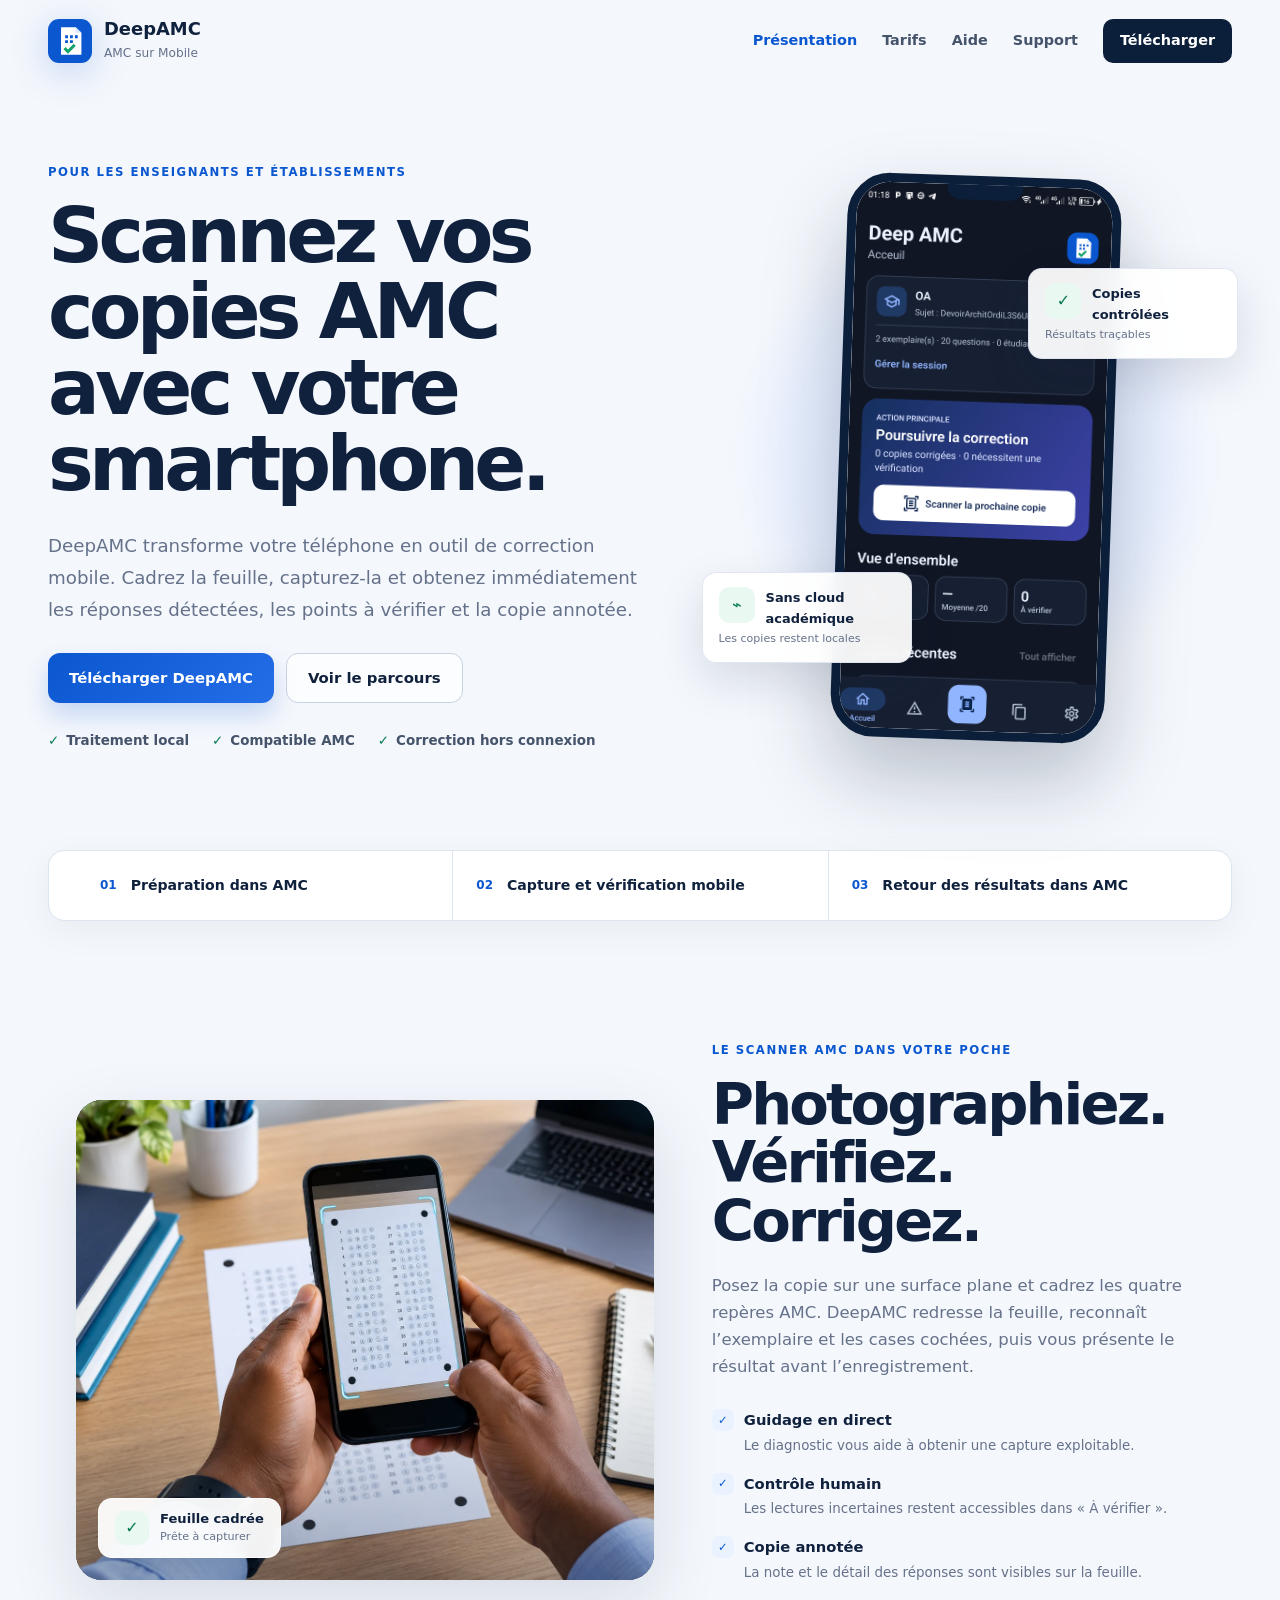
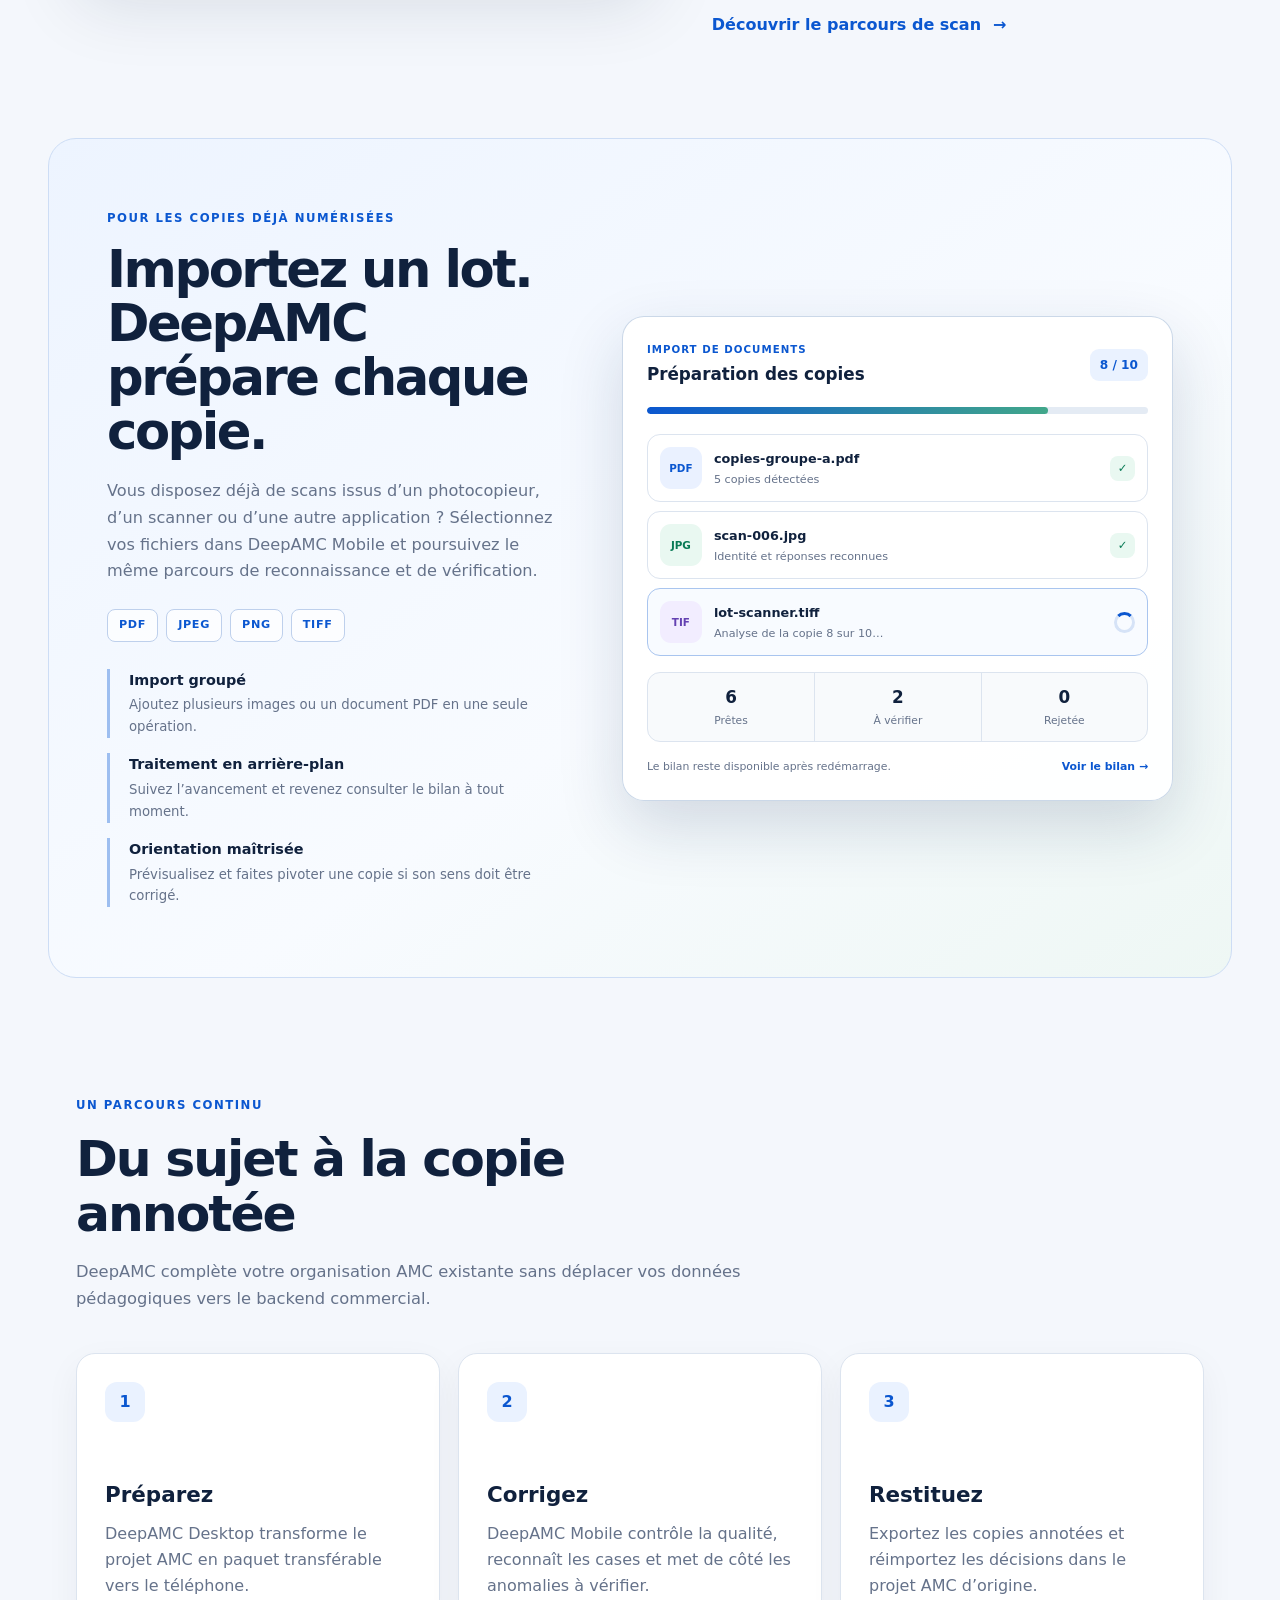
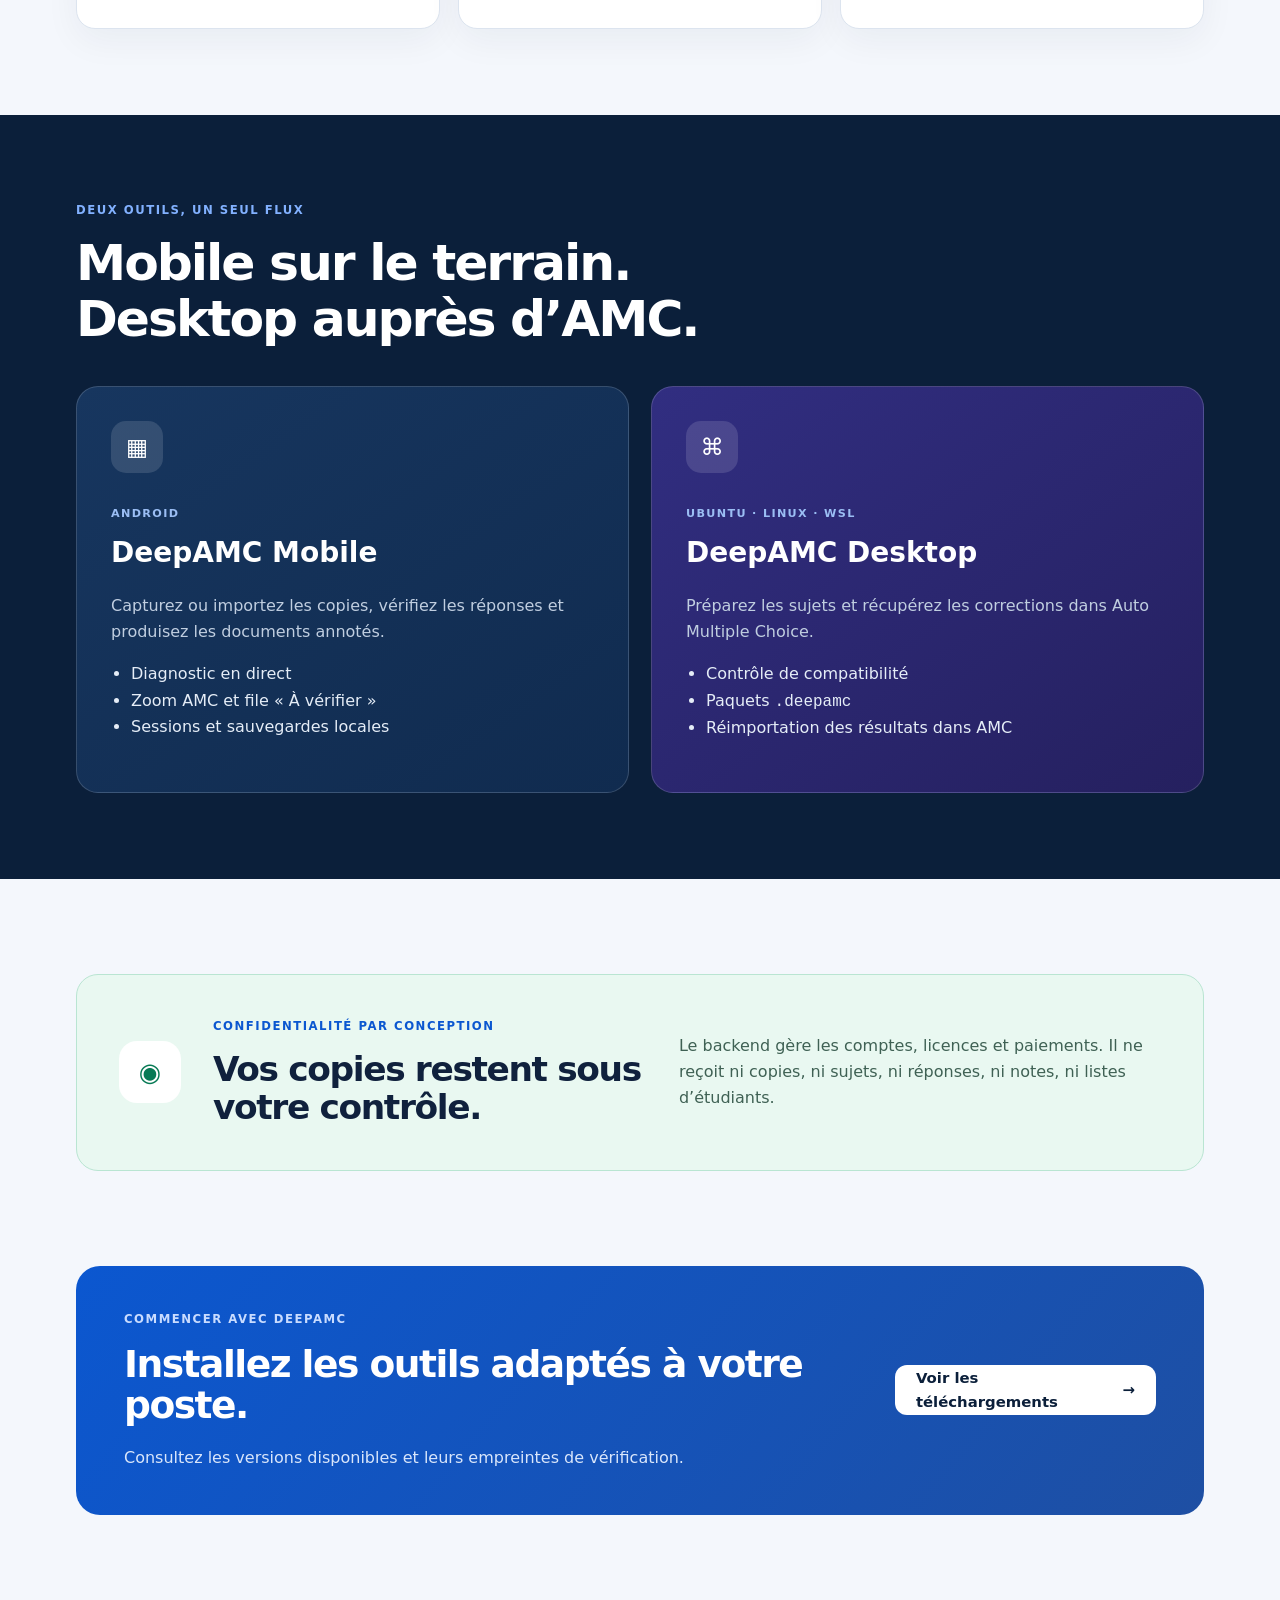
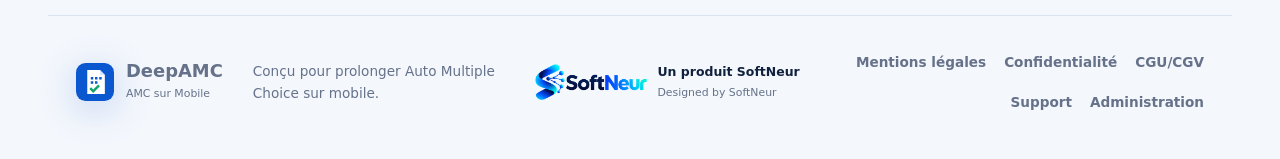
==== commit 290a9a71: "fix: restaurer les accès historiques du site" ====
--- a/index.html
+++ b/index.html
@@ -50,7 +50,7 @@
           <li><strong>Contrôle humain</strong><span>Les lectures incertaines restent accessibles dans « À vérifier ».</span></li>
           <li><strong>Copie annotée</strong><span>La note et le détail des réponses sont visibles sur la feuille.</span></li>
         </ul>
-        <a class="text-link" href="/aide/#corriger">Découvrir le parcours de scan <span>→</span></a>
+      <a class="text-link" href="/aide/#copies">Découvrir le parcours de scan <span>→</span></a>
       </div>
     </section>
     <section class="import-showcase" aria-labelledby="import-title">
@@ -86,7 +86,7 @@
     <section class="privacy-section"><div class="privacy-symbol">◉</div><div><p class="eyebrow">CONFIDENTIALITÉ PAR CONCEPTION</p><h2>Vos copies restent sous votre contrôle.</h2></div><p>Le backend gère les comptes, licences et paiements. Il ne reçoit ni copies, ni sujets, ni réponses, ni notes, ni listes d’étudiants.</p></section>
     <section class="download-callout"><div><p class="eyebrow">COMMENCER AVEC DEEPAMC</p><h2>Installez les outils adaptés à votre poste.</h2><p>Consultez les versions disponibles et leurs empreintes de vérification.</p></div><a class="button light" href="/telechargements/">Voir les téléchargements <span>→</span></a></section>
   </main>
-  <footer><a class="brand footer-brand" href="/"><img src="/assets/deepamc-mark.svg" alt="" width="38" height="38"><span><strong>DeepAMC</strong><small>AMC sur Mobile</small></span></a><p>Conçu pour prolonger Auto Multiple Choice sur mobile.</p><a class="softneur-signature" href="https://softneur.com/" target="_blank" rel="noopener"><img src="/assets/softneur-logo.svg" alt="SoftNeur" width="112"><span><strong>Un produit SoftNeur</strong><small>Designed by SoftNeur</small></span></a><div class="footer-links"><a href="/mentions-legales/">Mentions légales</a><a href="/confidentialite/">Confidentialité</a><a href="/cgu/">CGU/CGV</a><a href="/support/">Support</a></div></footer>
+  <footer><a class="brand footer-brand" href="/"><img src="/assets/deepamc-mark.svg" alt="" width="38" height="38"><span><strong>DeepAMC</strong><small>AMC sur Mobile</small></span></a><p>Conçu pour prolonger Auto Multiple Choice sur mobile.</p><a class="softneur-signature" href="https://softneur.com/" target="_blank" rel="noopener"><img src="/assets/softneur-logo.svg" alt="SoftNeur" width="112"><span><strong>Un produit SoftNeur</strong><small>Designed by SoftNeur</small></span></a><div class="footer-links"><a href="/mentions-legales/">Mentions légales</a><a href="/confidentialite/">Confidentialité</a><a href="/cgu/">CGU/CGV</a><a href="/support/">Support</a><a href="https://admin.deepamc.app/admin/login">Administration</a></div></footer>
   <script src="/assets/site.js"></script>
 </body>
 </html>
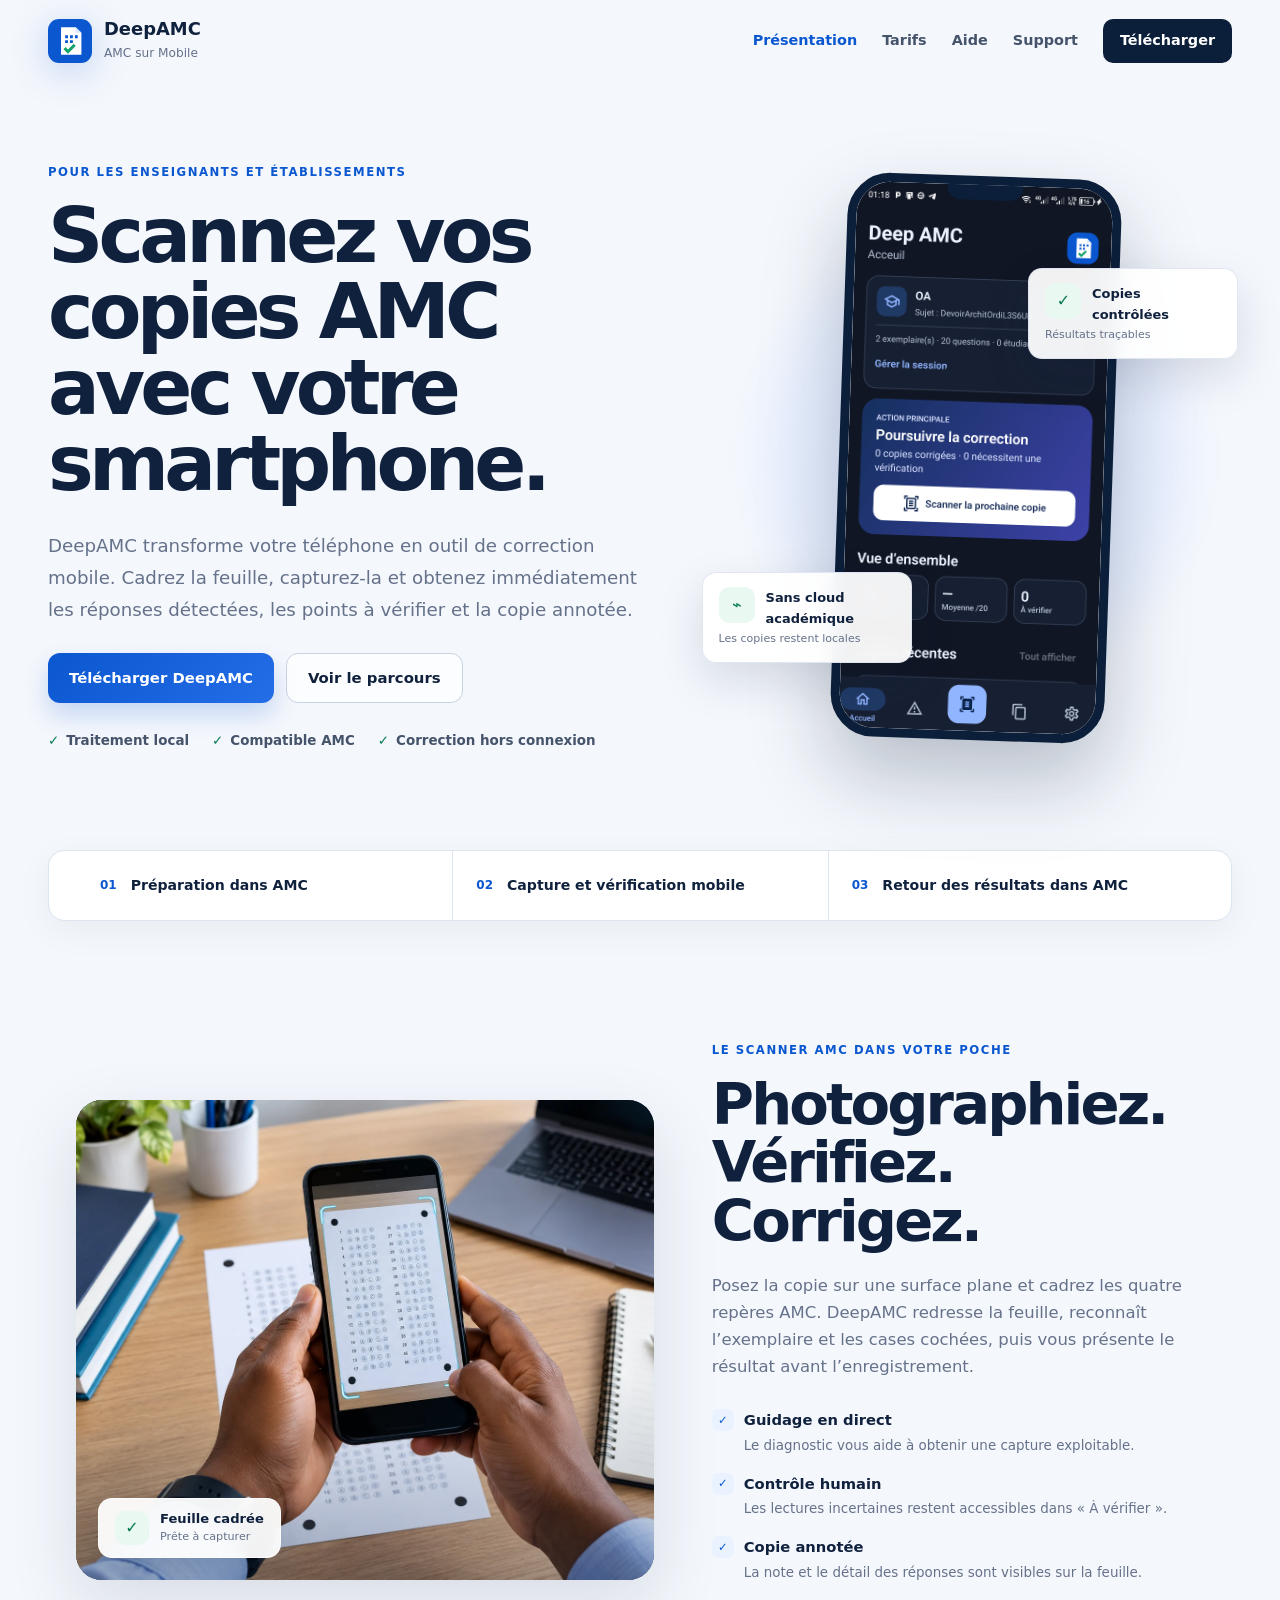
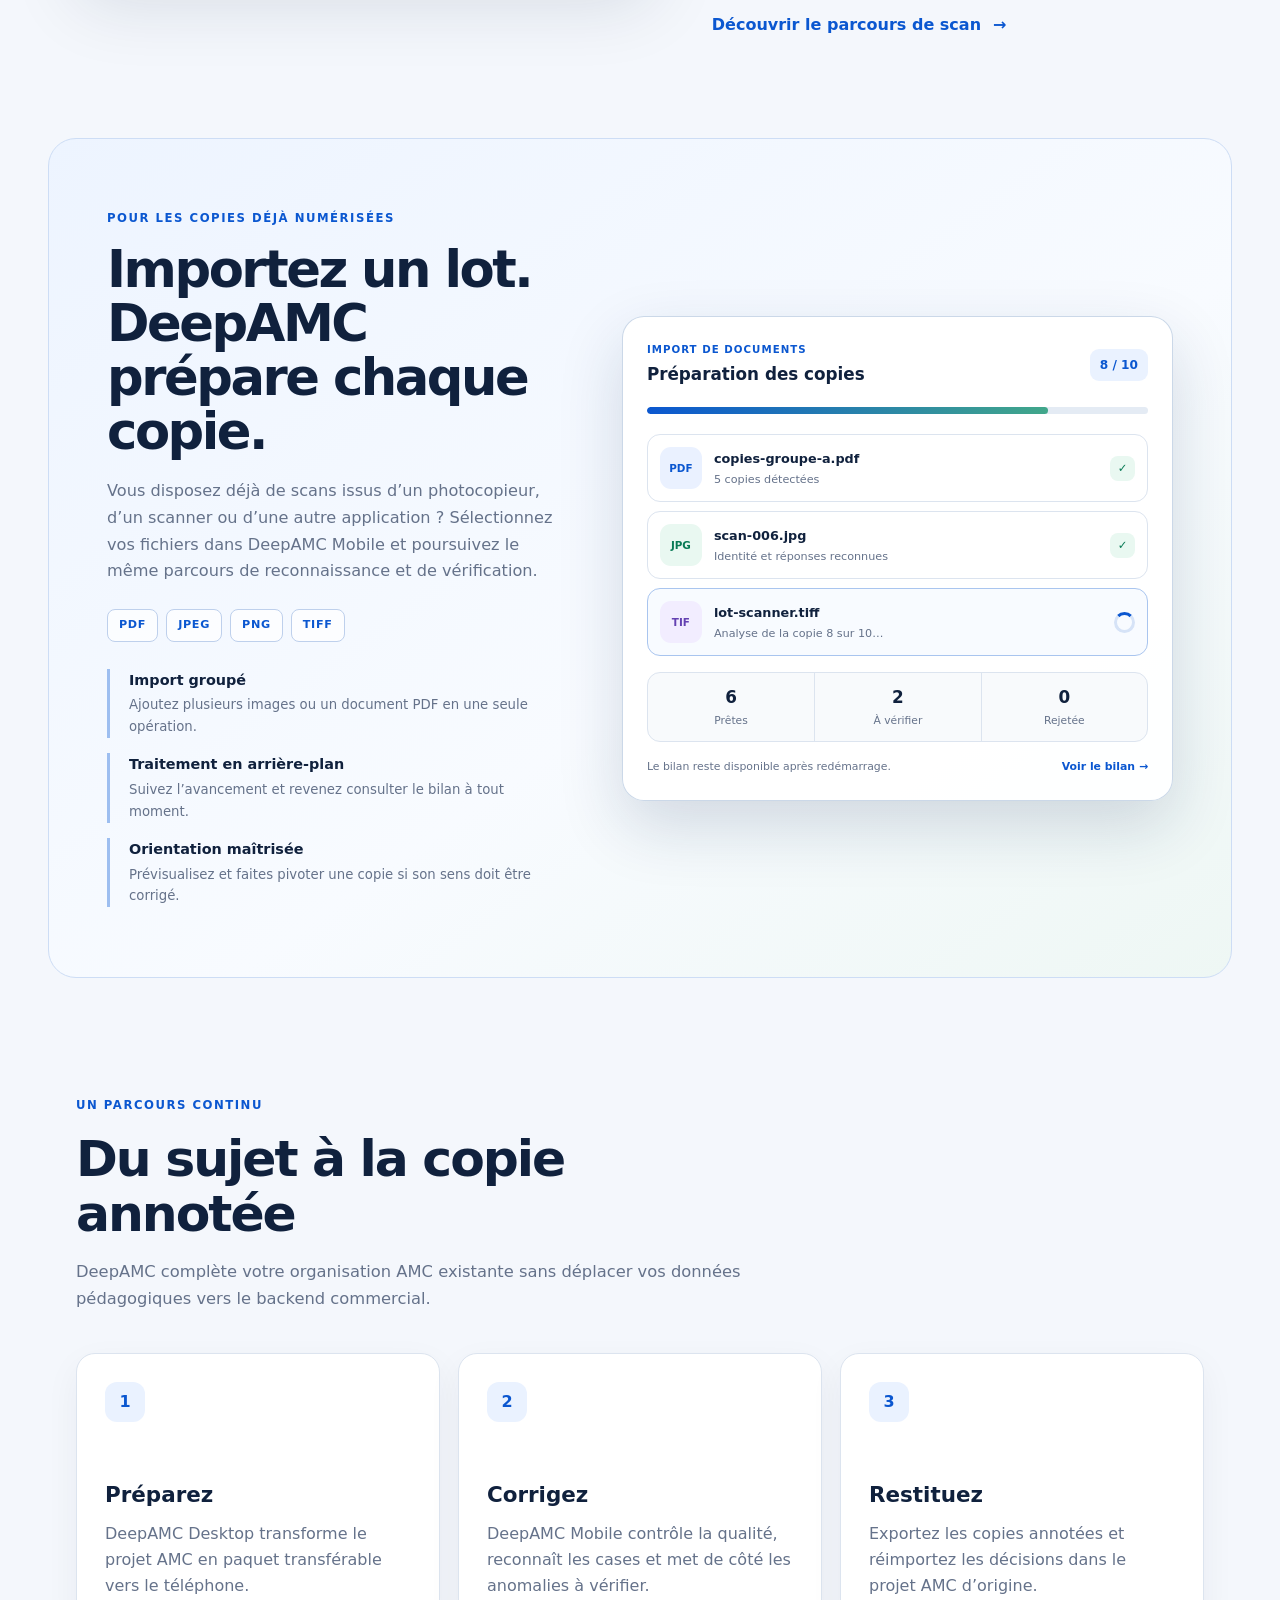
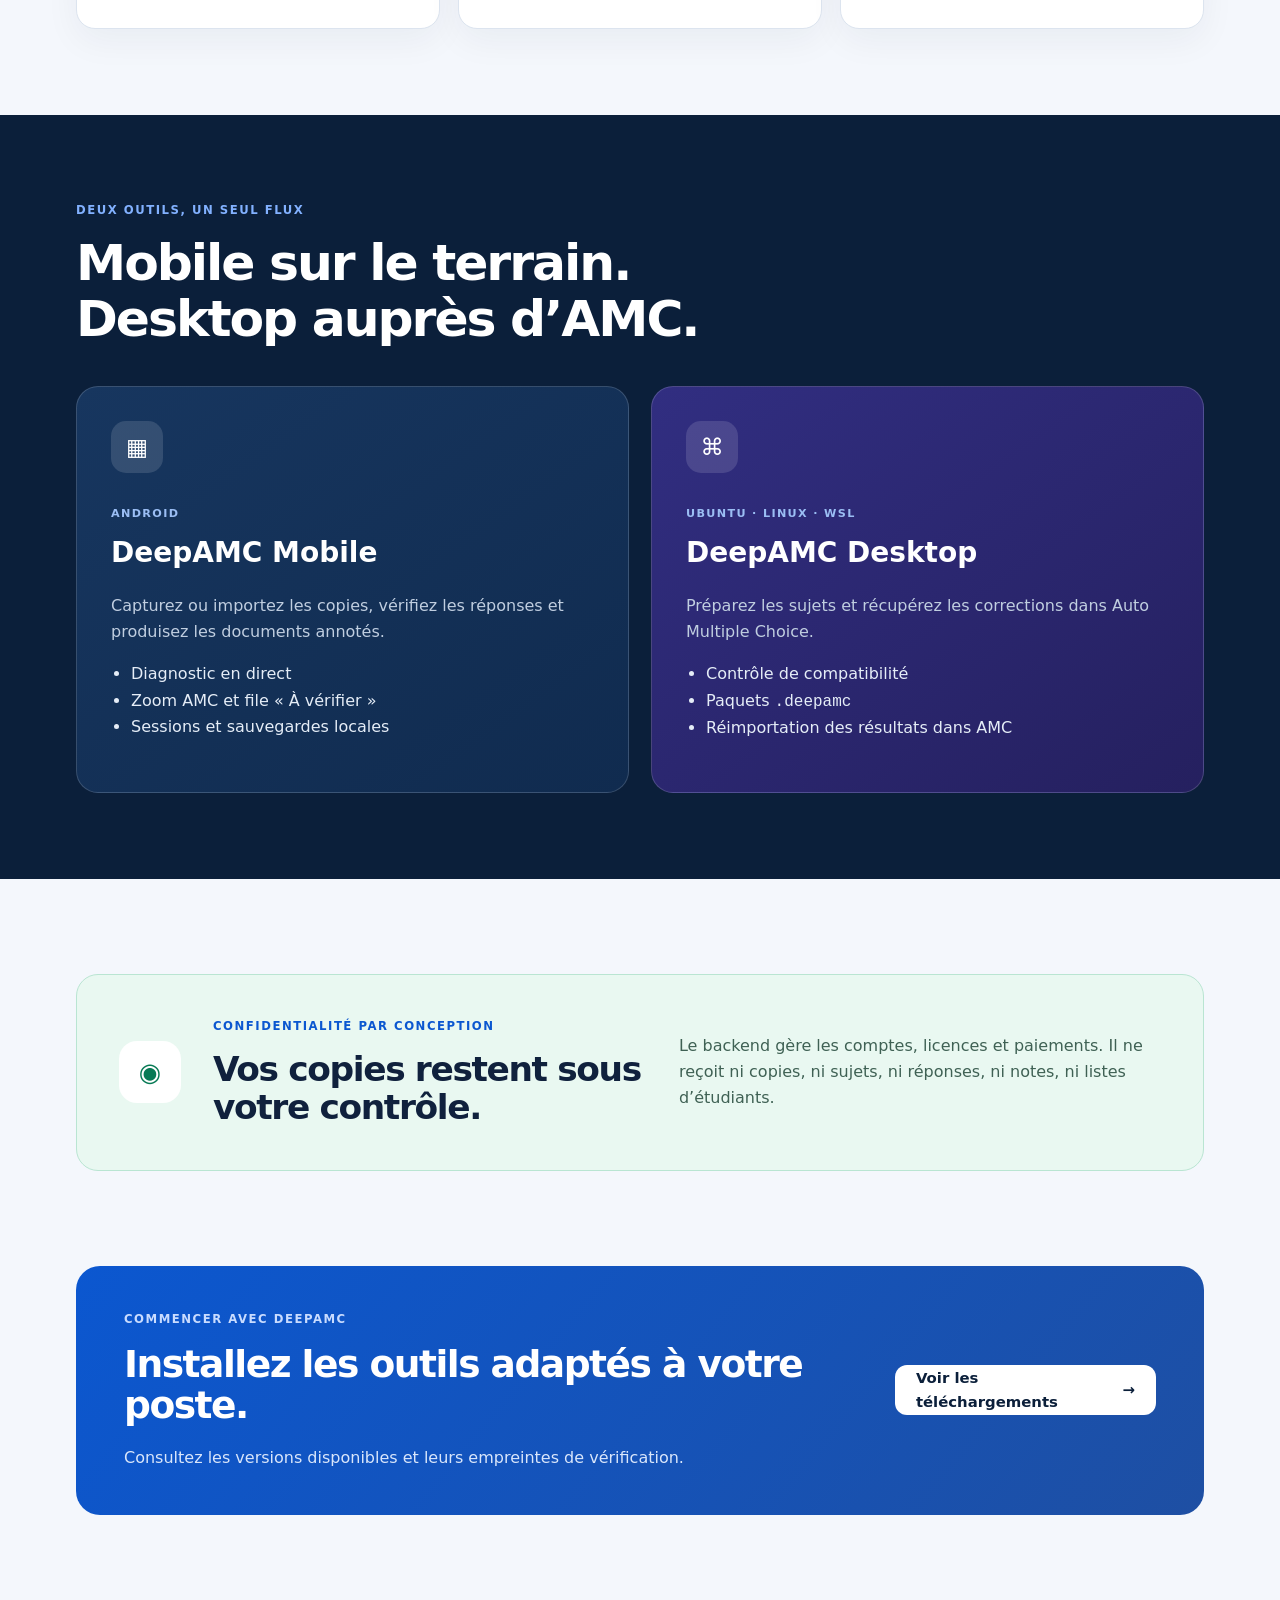
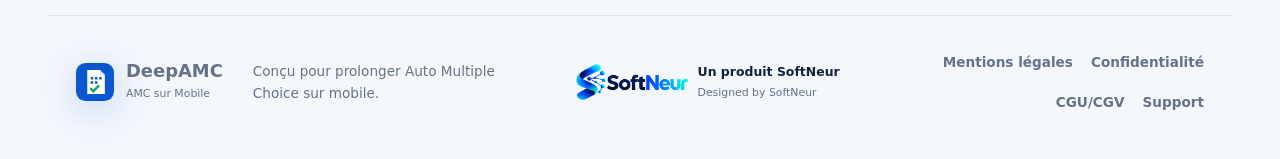
==== commit bfa54a7f: "fix: retirer l acces admin du site public" ====
--- a/index.html
+++ b/index.html
@@ -86,7 +86,7 @@
     <section class="privacy-section"><div class="privacy-symbol">◉</div><div><p class="eyebrow">CONFIDENTIALITÉ PAR CONCEPTION</p><h2>Vos copies restent sous votre contrôle.</h2></div><p>Le backend gère les comptes, licences et paiements. Il ne reçoit ni copies, ni sujets, ni réponses, ni notes, ni listes d’étudiants.</p></section>
     <section class="download-callout"><div><p class="eyebrow">COMMENCER AVEC DEEPAMC</p><h2>Installez les outils adaptés à votre poste.</h2><p>Consultez les versions disponibles et leurs empreintes de vérification.</p></div><a class="button light" href="/telechargements/">Voir les téléchargements <span>→</span></a></section>
   </main>
-  <footer><a class="brand footer-brand" href="/"><img src="/assets/deepamc-mark.svg" alt="" width="38" height="38"><span><strong>DeepAMC</strong><small>AMC sur Mobile</small></span></a><p>Conçu pour prolonger Auto Multiple Choice sur mobile.</p><a class="softneur-signature" href="https://softneur.com/" target="_blank" rel="noopener"><img src="/assets/softneur-logo.svg" alt="SoftNeur" width="112"><span><strong>Un produit SoftNeur</strong><small>Designed by SoftNeur</small></span></a><div class="footer-links"><a href="/mentions-legales/">Mentions légales</a><a href="/confidentialite/">Confidentialité</a><a href="/cgu/">CGU/CGV</a><a href="/support/">Support</a><a href="https://admin.deepamc.app/admin/login">Administration</a></div></footer>
+  <footer><a class="brand footer-brand" href="/"><img src="/assets/deepamc-mark.svg" alt="" width="38" height="38"><span><strong>DeepAMC</strong><small>AMC sur Mobile</small></span></a><p>Conçu pour prolonger Auto Multiple Choice sur mobile.</p><a class="softneur-signature" href="https://softneur.com/" target="_blank" rel="noopener"><img src="/assets/softneur-logo.svg" alt="SoftNeur" width="112"><span><strong>Un produit SoftNeur</strong><small>Designed by SoftNeur</small></span></a><div class="footer-links"><a href="/mentions-legales/">Mentions légales</a><a href="/confidentialite/">Confidentialité</a><a href="/cgu/">CGU/CGV</a><a href="/support/">Support</a></div></footer>
   <script src="/assets/site.js"></script>
 </body>
 </html>
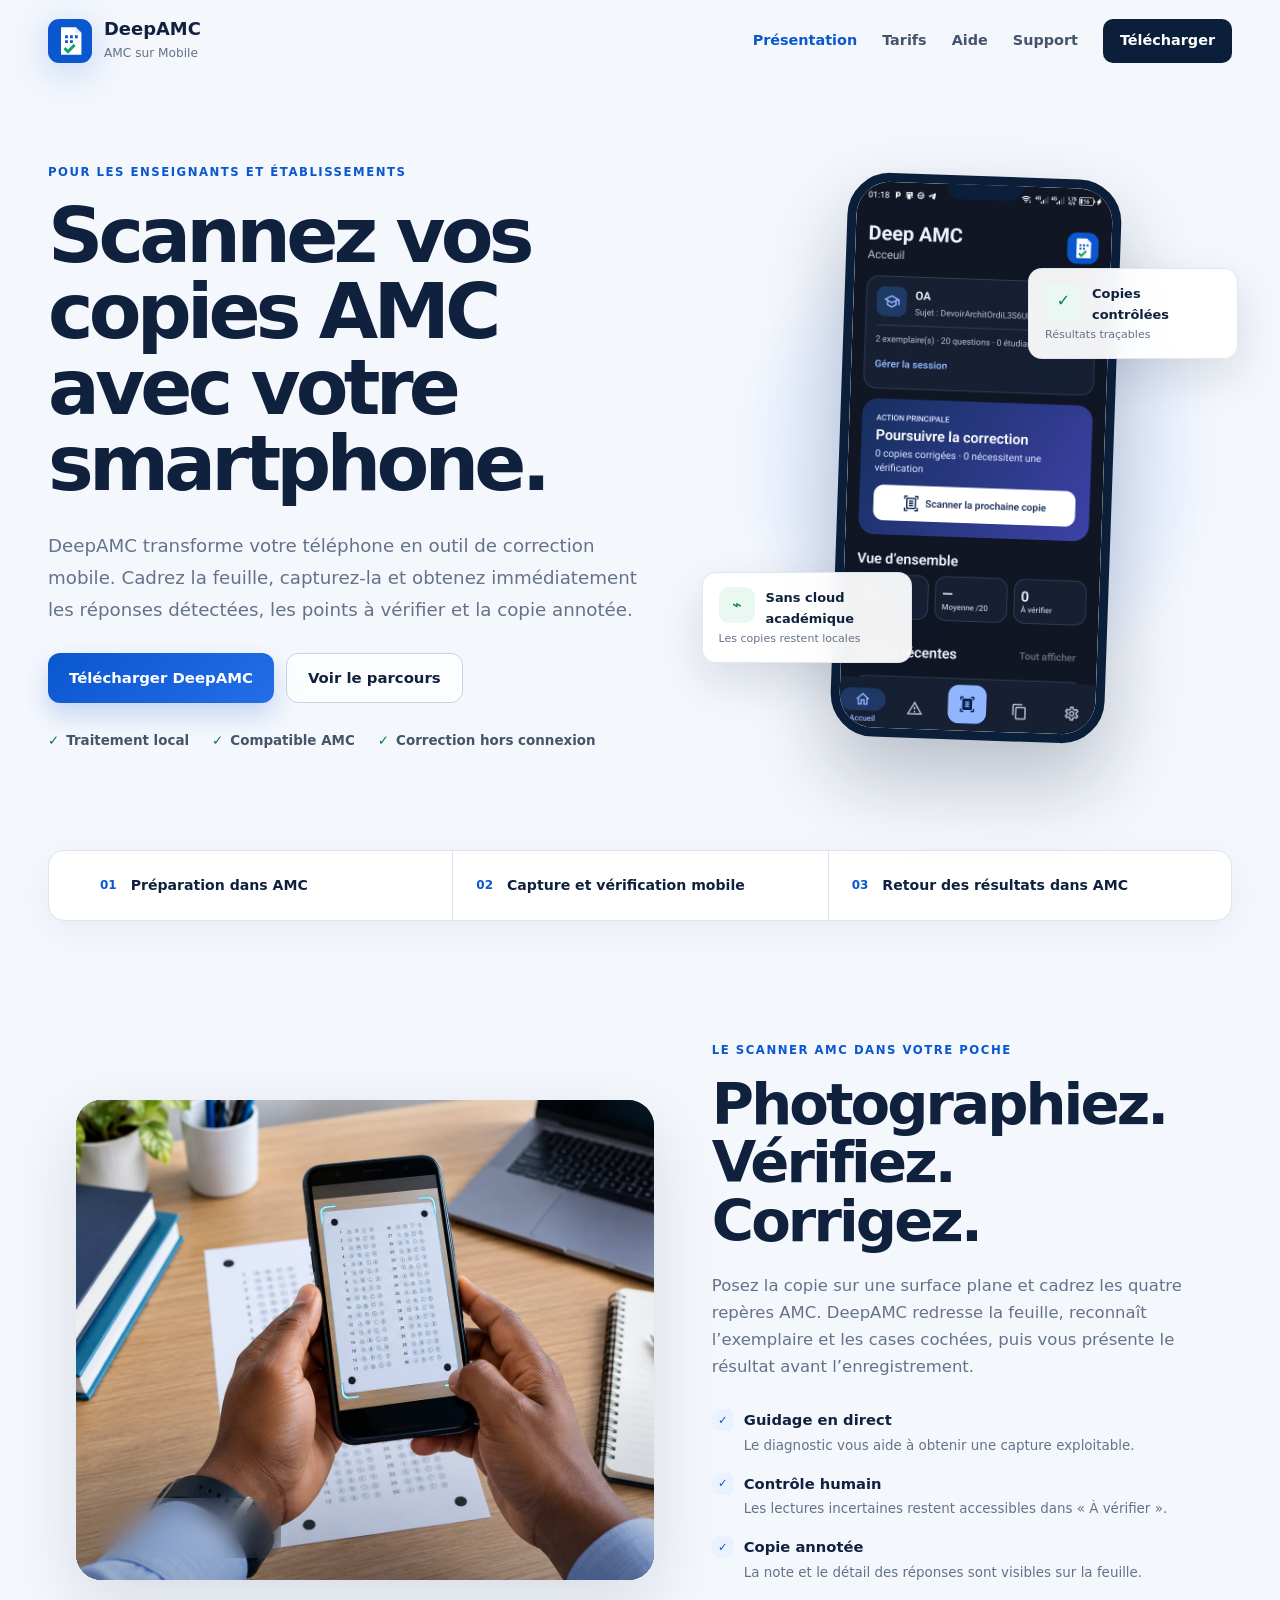
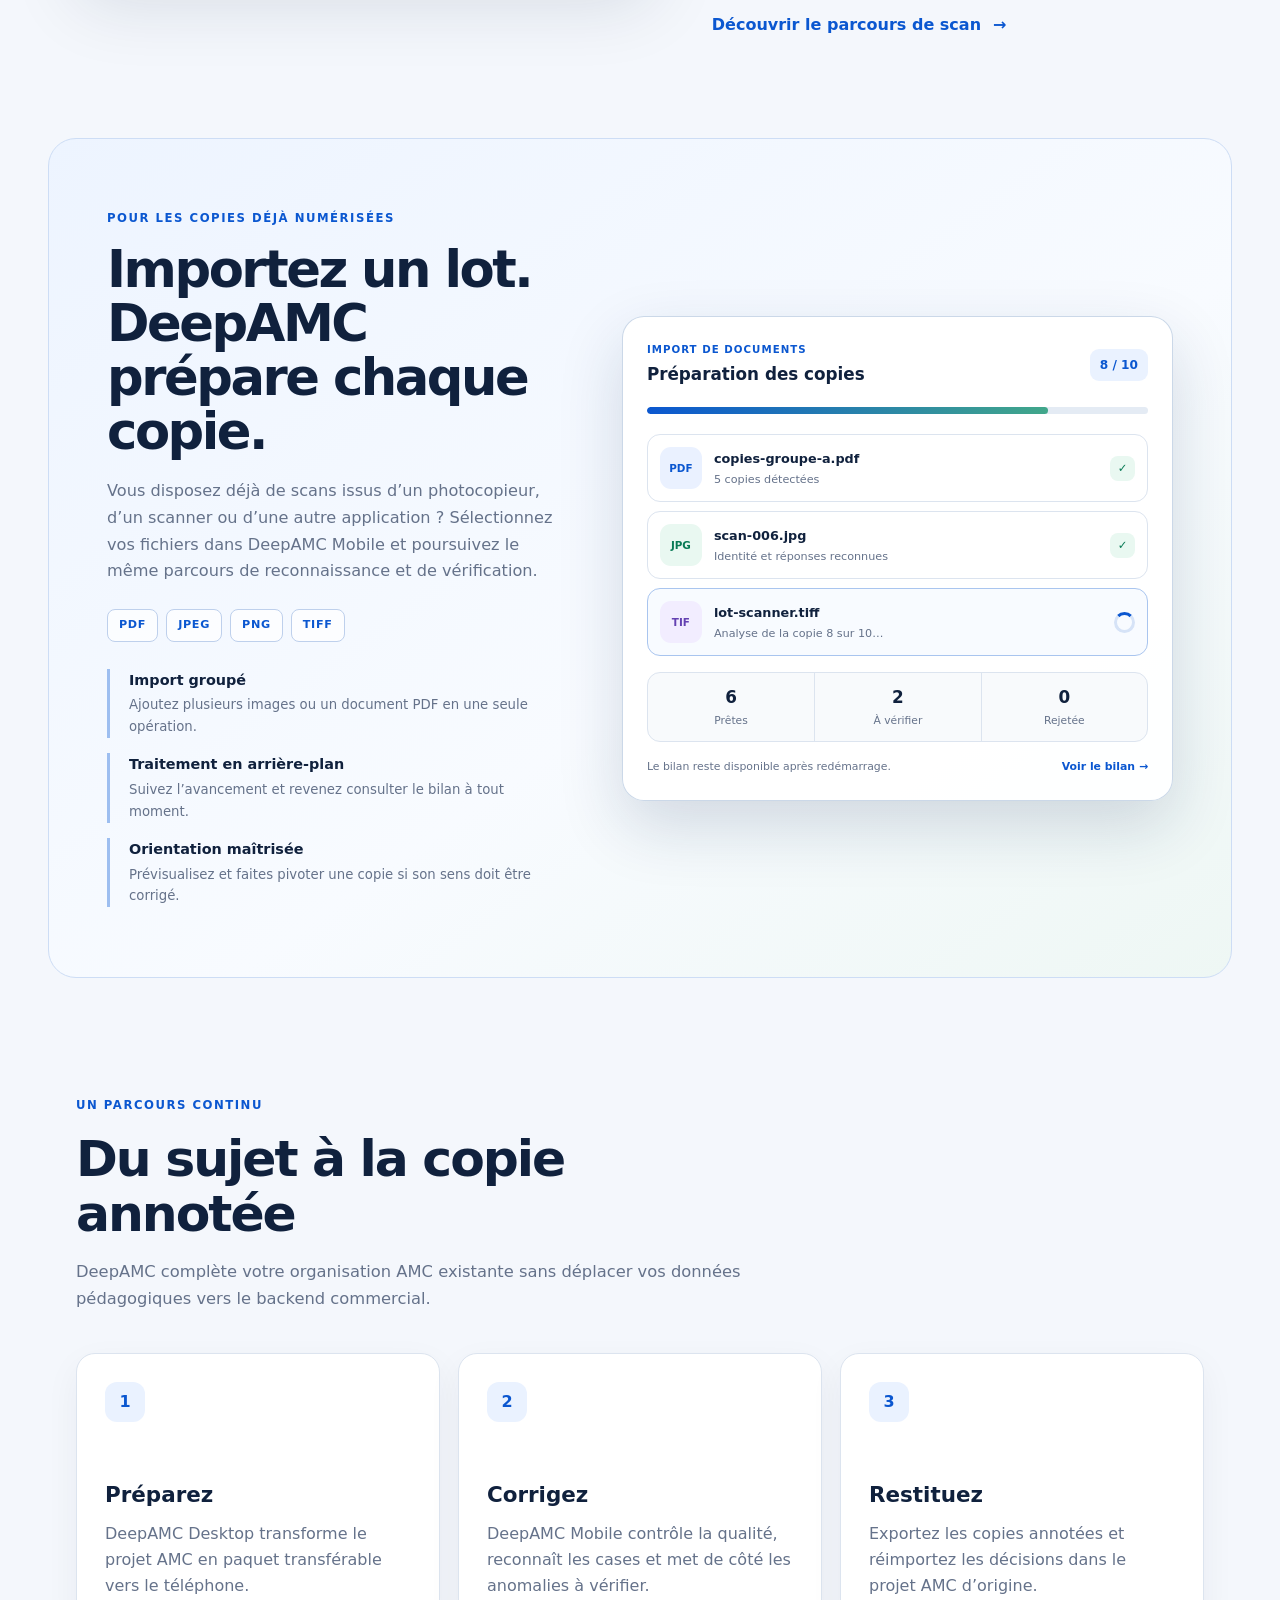
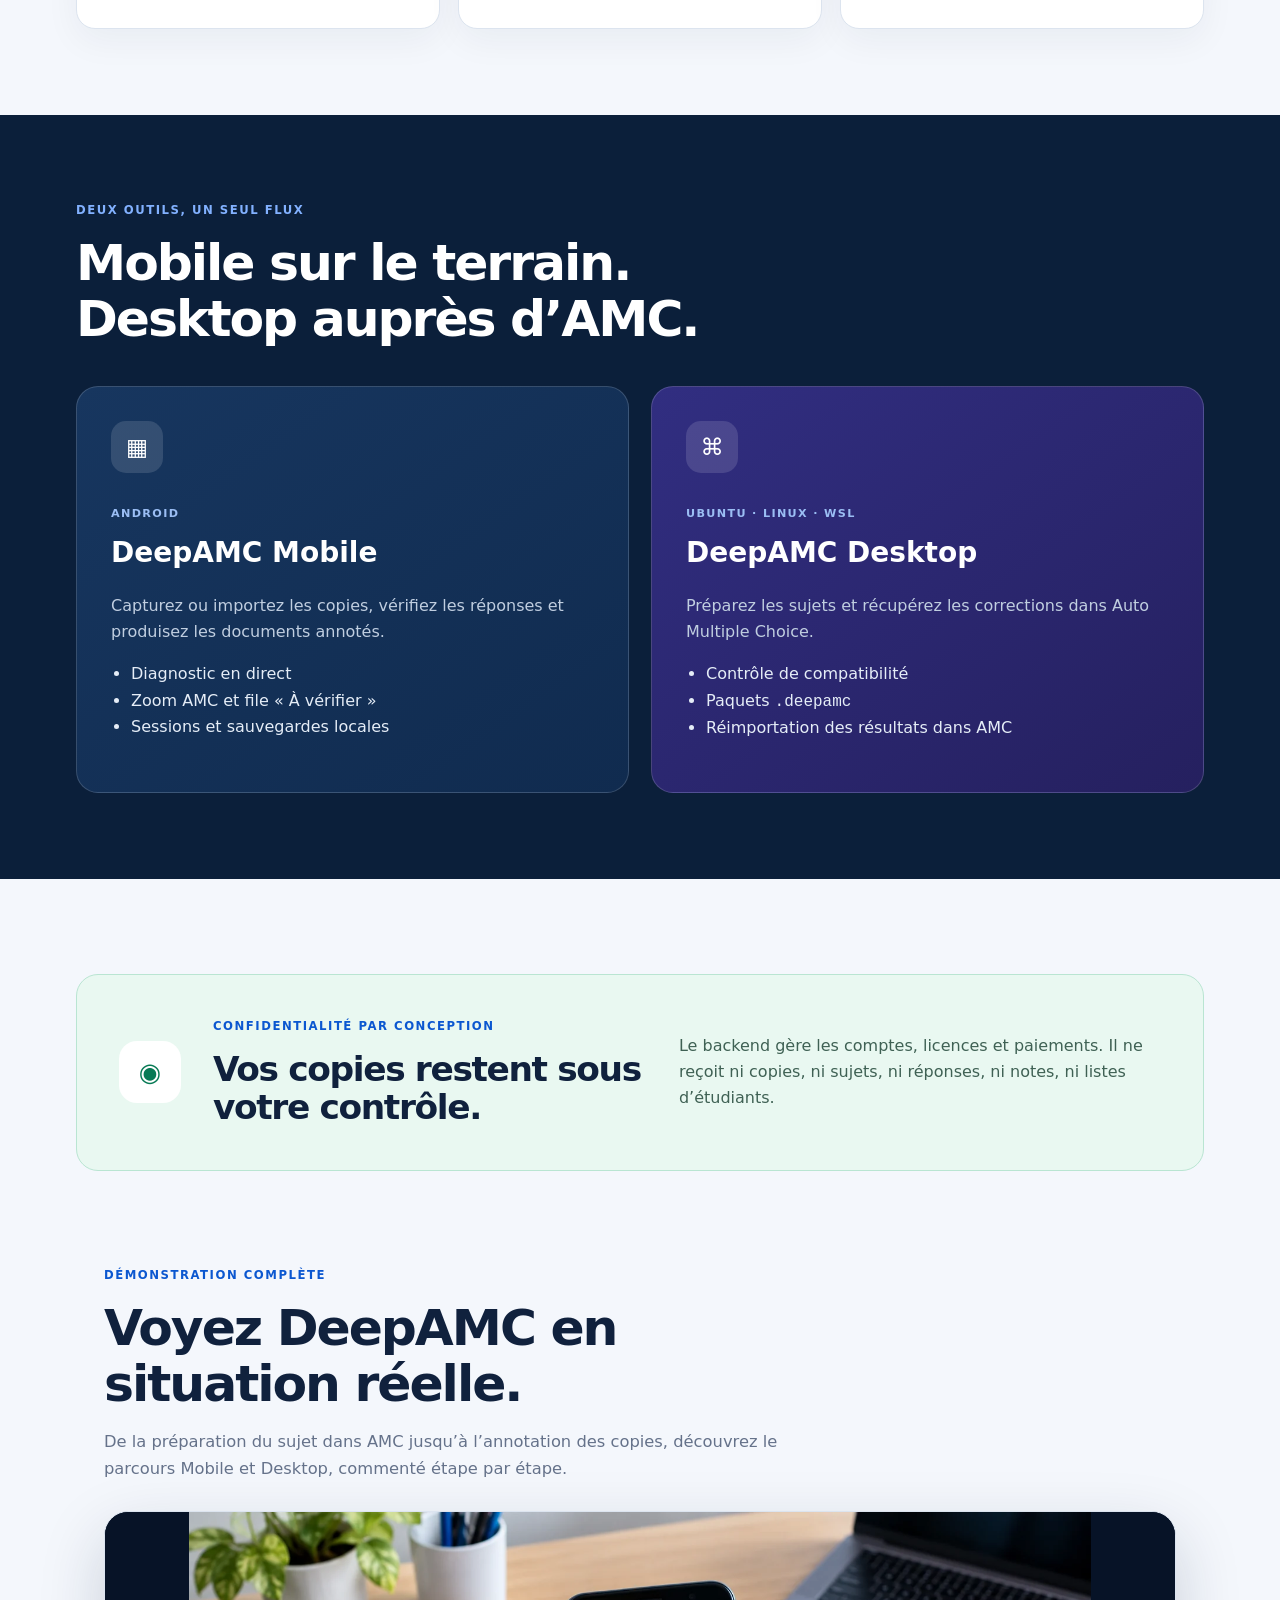
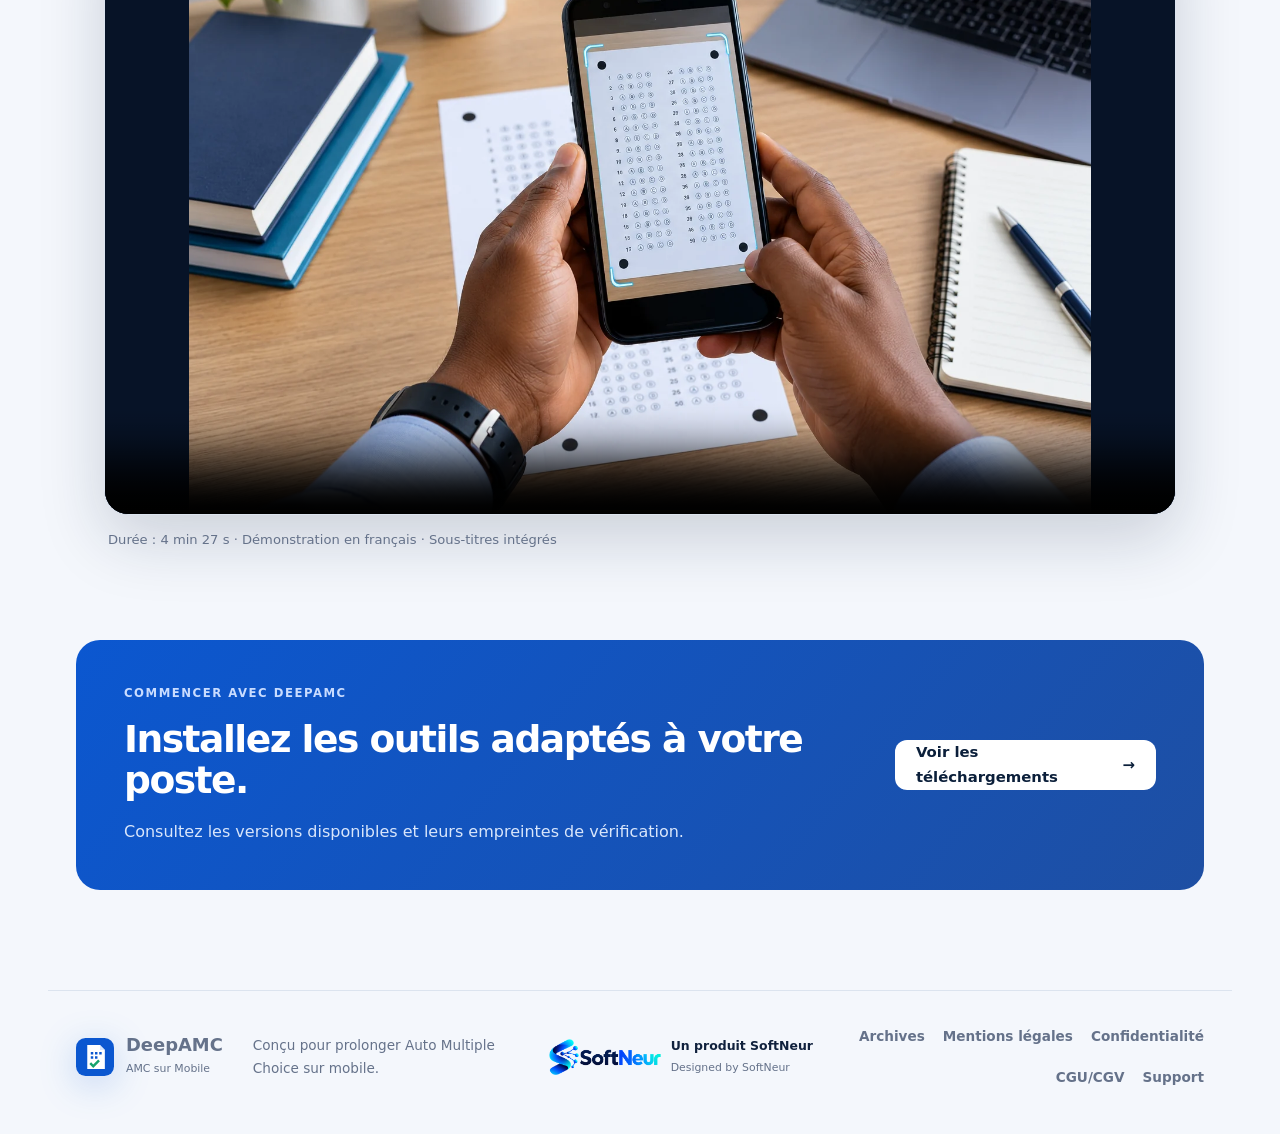
==== commit fe2be63d: "feat: publish demo archives and download counters" ====
--- a/index.html
+++ b/index.html
@@ -84,9 +84,14 @@
       <div class="products-grid"><article class="product-card"><div class="product-icon">▦</div><span class="product-label">ANDROID</span><h3>DeepAMC Mobile</h3><p>Capturez ou importez les copies, vérifiez les réponses et produisez les documents annotés.</p><ul><li>Diagnostic en direct</li><li>Zoom AMC et file « À vérifier »</li><li>Sessions et sauvegardes locales</li></ul></article><article class="product-card desktop-card"><div class="product-icon">⌘</div><span class="product-label">UBUNTU · LINUX · WSL</span><h3>DeepAMC Desktop</h3><p>Préparez les sujets et récupérez les corrections dans Auto Multiple Choice.</p><ul><li>Contrôle de compatibilité</li><li>Paquets <code>.deepamc</code></li><li>Réimportation des résultats dans AMC</li></ul></article></div>
     </section>
     <section class="privacy-section"><div class="privacy-symbol">◉</div><div><p class="eyebrow">CONFIDENTIALITÉ PAR CONCEPTION</p><h2>Vos copies restent sous votre contrôle.</h2></div><p>Le backend gère les comptes, licences et paiements. Il ne reçoit ni copies, ni sujets, ni réponses, ni notes, ni listes d’étudiants.</p></section>
+    <section class="demo-section" aria-labelledby="demo-title">
+      <div class="section-heading"><p class="eyebrow">DÉMONSTRATION COMPLÈTE</p><h2 id="demo-title">Voyez DeepAMC en situation réelle.</h2><p>De la préparation du sujet dans AMC jusqu’à l’annotation des copies, découvrez le parcours Mobile et Desktop, commenté étape par étape.</p></div>
+      <div class="demo-video"><video controls preload="metadata" poster="/assets/scan-smartphone-deepamc.webp"><source src="/media/demonstration-deepamc.mp4" type="video/mp4">Votre navigateur ne permet pas de lire cette vidéo. <a href="/media/demonstration-deepamc.mp4">Télécharger la démonstration</a>.</video></div>
+      <p class="demo-caption">Durée : 4 min 27 s · Démonstration en français · Sous-titres intégrés</p>
+    </section>
     <section class="download-callout"><div><p class="eyebrow">COMMENCER AVEC DEEPAMC</p><h2>Installez les outils adaptés à votre poste.</h2><p>Consultez les versions disponibles et leurs empreintes de vérification.</p></div><a class="button light" href="/telechargements/">Voir les téléchargements <span>→</span></a></section>
   </main>
-  <footer><a class="brand footer-brand" href="/"><img src="/assets/deepamc-mark.svg" alt="" width="38" height="38"><span><strong>DeepAMC</strong><small>AMC sur Mobile</small></span></a><p>Conçu pour prolonger Auto Multiple Choice sur mobile.</p><a class="softneur-signature" href="https://softneur.com/" target="_blank" rel="noopener"><img src="/assets/softneur-logo.svg" alt="SoftNeur" width="112"><span><strong>Un produit SoftNeur</strong><small>Designed by SoftNeur</small></span></a><div class="footer-links"><a href="/mentions-legales/">Mentions légales</a><a href="/confidentialite/">Confidentialité</a><a href="/cgu/">CGU/CGV</a><a href="/support/">Support</a></div></footer>
+  <footer><a class="brand footer-brand" href="/"><img src="/assets/deepamc-mark.svg" alt="" width="38" height="38"><span><strong>DeepAMC</strong><small>AMC sur Mobile</small></span></a><p>Conçu pour prolonger Auto Multiple Choice sur mobile.</p><a class="softneur-signature" href="https://softneur.com/" target="_blank" rel="noopener"><img src="/assets/softneur-logo.svg" alt="SoftNeur" width="112"><span><strong>Un produit SoftNeur</strong><small>Designed by SoftNeur</small></span></a><div class="footer-links"><a href="/archives/">Archives</a><a href="/mentions-legales/">Mentions légales</a><a href="/confidentialite/">Confidentialité</a><a href="/cgu/">CGU/CGV</a><a href="/support/">Support</a></div></footer>
   <script src="/assets/site.js"></script>
 </body>
 </html>
--- a/assets/site.css
+++ b/assets/site.css
@@ -150,6 +150,11 @@
 .download-callout .eyebrow { color: #c9dcff; }
 .download-callout h2 { font-size: 2.35rem; }
 .download-callout p:last-child { margin-bottom: 0; color: #d9e6fb; }
+.demo-section { max-width: 1128px; margin: 0 auto 90px; padding: 0 28px; }
+.demo-section .section-heading { margin-bottom: 28px; }
+.demo-video { overflow: hidden; border: 1px solid var(--line); border-radius: 24px; background: #071327; box-shadow: 0 24px 65px rgba(16, 33, 61, .18); }
+.demo-video video { width: 100%; display: block; aspect-ratio: 16 / 9; background: #071327; }
+.demo-caption { margin: 14px 4px 0; color: var(--muted); font-size: .82rem; }
 
 .page-main, .legal-main { max-width: 1128px; min-height: calc(100vh - 190px); margin: auto; padding: 70px 28px 100px; }
 .page-main.wide { max-width: 1240px; }
@@ -166,6 +171,7 @@
 .availability.ready { background: var(--soft-green); color: var(--green); }
 .release-card h2 { margin: 8px 0; font-size: 1.65rem; }
 .release-card > p { color: var(--muted); }
+.release-card .download-count { display: inline-flex; margin: 10px 0 0; padding: 7px 10px; border-radius: 999px; background: var(--soft-blue); color: var(--blue); font-size: .76rem; font-weight: 800; }
 .release-card dl { margin: 26px 0; }
 .release-card dl div { display: flex; justify-content: space-between; padding: 10px 0; border-top: 1px solid var(--line); font-size: .86rem; }
 .release-card dt { color: var(--muted); }
@@ -183,6 +189,16 @@
 .install-panel ol { color: #e7edf6; }
 .install-panel p { color: #b9c7d9; font-size: .88rem; }
 .install-panel code { padding: 2px 5px; border-radius: 4px; background: #263e60; color: #fff; }
+.archive-callout { margin-top: 24px; padding: 28px 30px; display: flex; align-items: center; justify-content: space-between; gap: 25px; border: 1px solid var(--line); border-radius: 20px; background: #fff; }
+.archive-callout h2 { margin: 4px 0 8px; }
+.archive-callout p:last-child { margin: 0; color: var(--muted); }
+.archive-grid { display: grid; grid-template-columns: repeat(2, 1fr); gap: 24px; }
+.archive-card { padding: 28px; border: 1px solid var(--line); border-radius: 20px; background: #fff; box-shadow: 0 15px 40px rgba(16, 33, 61, .05); }
+.archive-card h2 { margin-top: 0; }
+.archive-list { margin: 20px 0 0; padding: 0; list-style: none; }
+.archive-list li { display: flex; align-items: center; justify-content: space-between; gap: 18px; padding: 13px 0; border-top: 1px solid var(--line); }
+.archive-list a { color: var(--blue); font-weight: 800; text-decoration: none; }
+.archive-warning { margin-bottom: 28px; padding: 18px 20px; border: 1px solid #f1cf8a; border-radius: 14px; background: var(--soft-amber); color: #633d08; }
 
 .pricing-grid { display: grid; grid-template-columns: repeat(4, 1fr); gap: 18px; align-items: stretch; }
 .pricing-reassurance { margin-top: 28px; display: flex; flex-wrap: wrap; justify-content: center; gap: 10px; }
@@ -304,6 +320,7 @@
   .scan-showcase { grid-template-columns: 1fr; gap: 38px; }
   .import-showcase { grid-template-columns: 1fr; gap: 38px; }
   .steps-grid, .products-grid, .release-grid, .support-grid { grid-template-columns: 1fr; }
+  .archive-grid { grid-template-columns: 1fr; }
   .privacy-section { grid-template-columns: auto 1fr; }
   .privacy-section > p { grid-column: 1 / -1; }
   .download-callout { align-items: flex-start; flex-direction: column; }
@@ -339,6 +356,9 @@
   .privacy-section > p { grid-column: auto; }
   .download-callout { margin: 0 20px 70px; padding: 30px; }
   .download-callout h2 { font-size: 2rem; }
+  .demo-section { margin-bottom: 65px; padding: 0 20px; }
+  .demo-video { border-radius: 14px; }
+  .archive-callout { align-items: flex-start; flex-direction: column; }
   .page-heading h1 { font-size: 3rem; }
   .pricing-grid { grid-template-columns: 1fr; }
   .price-card h2 { min-height: auto; }
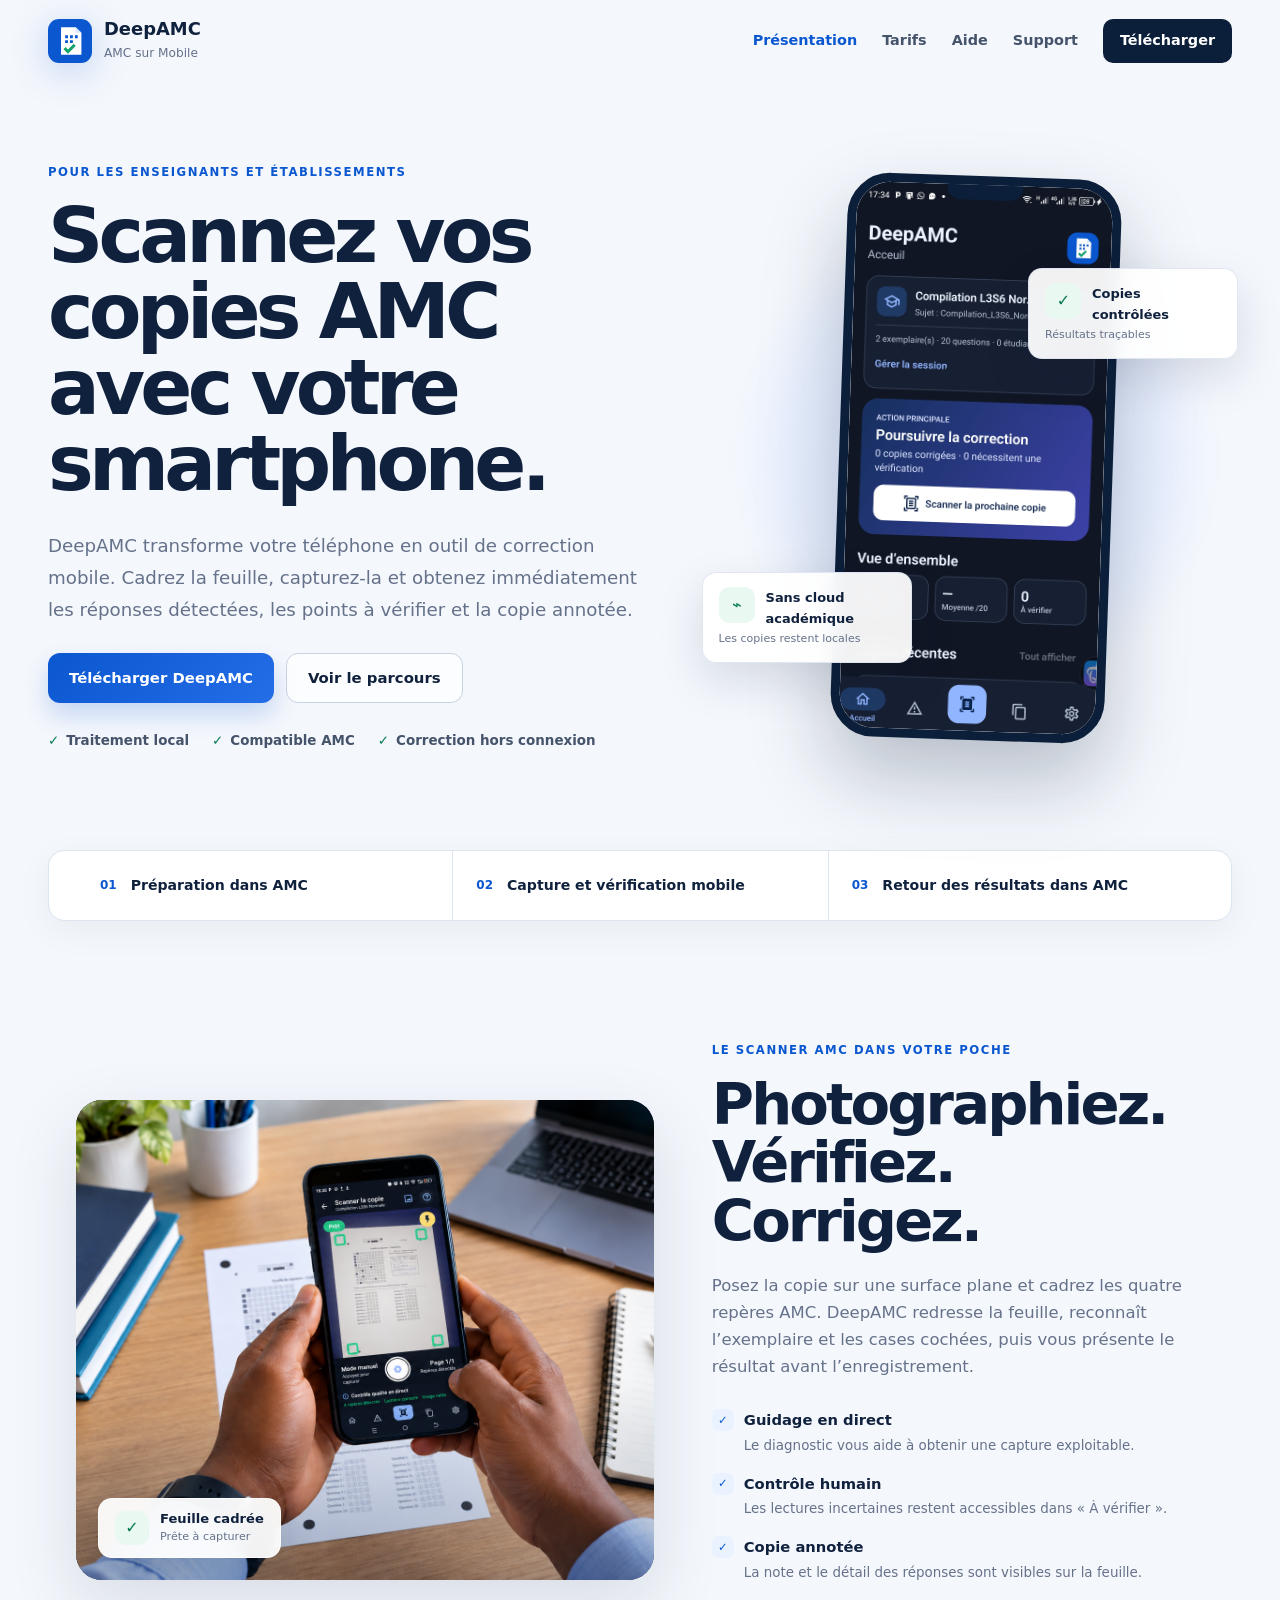
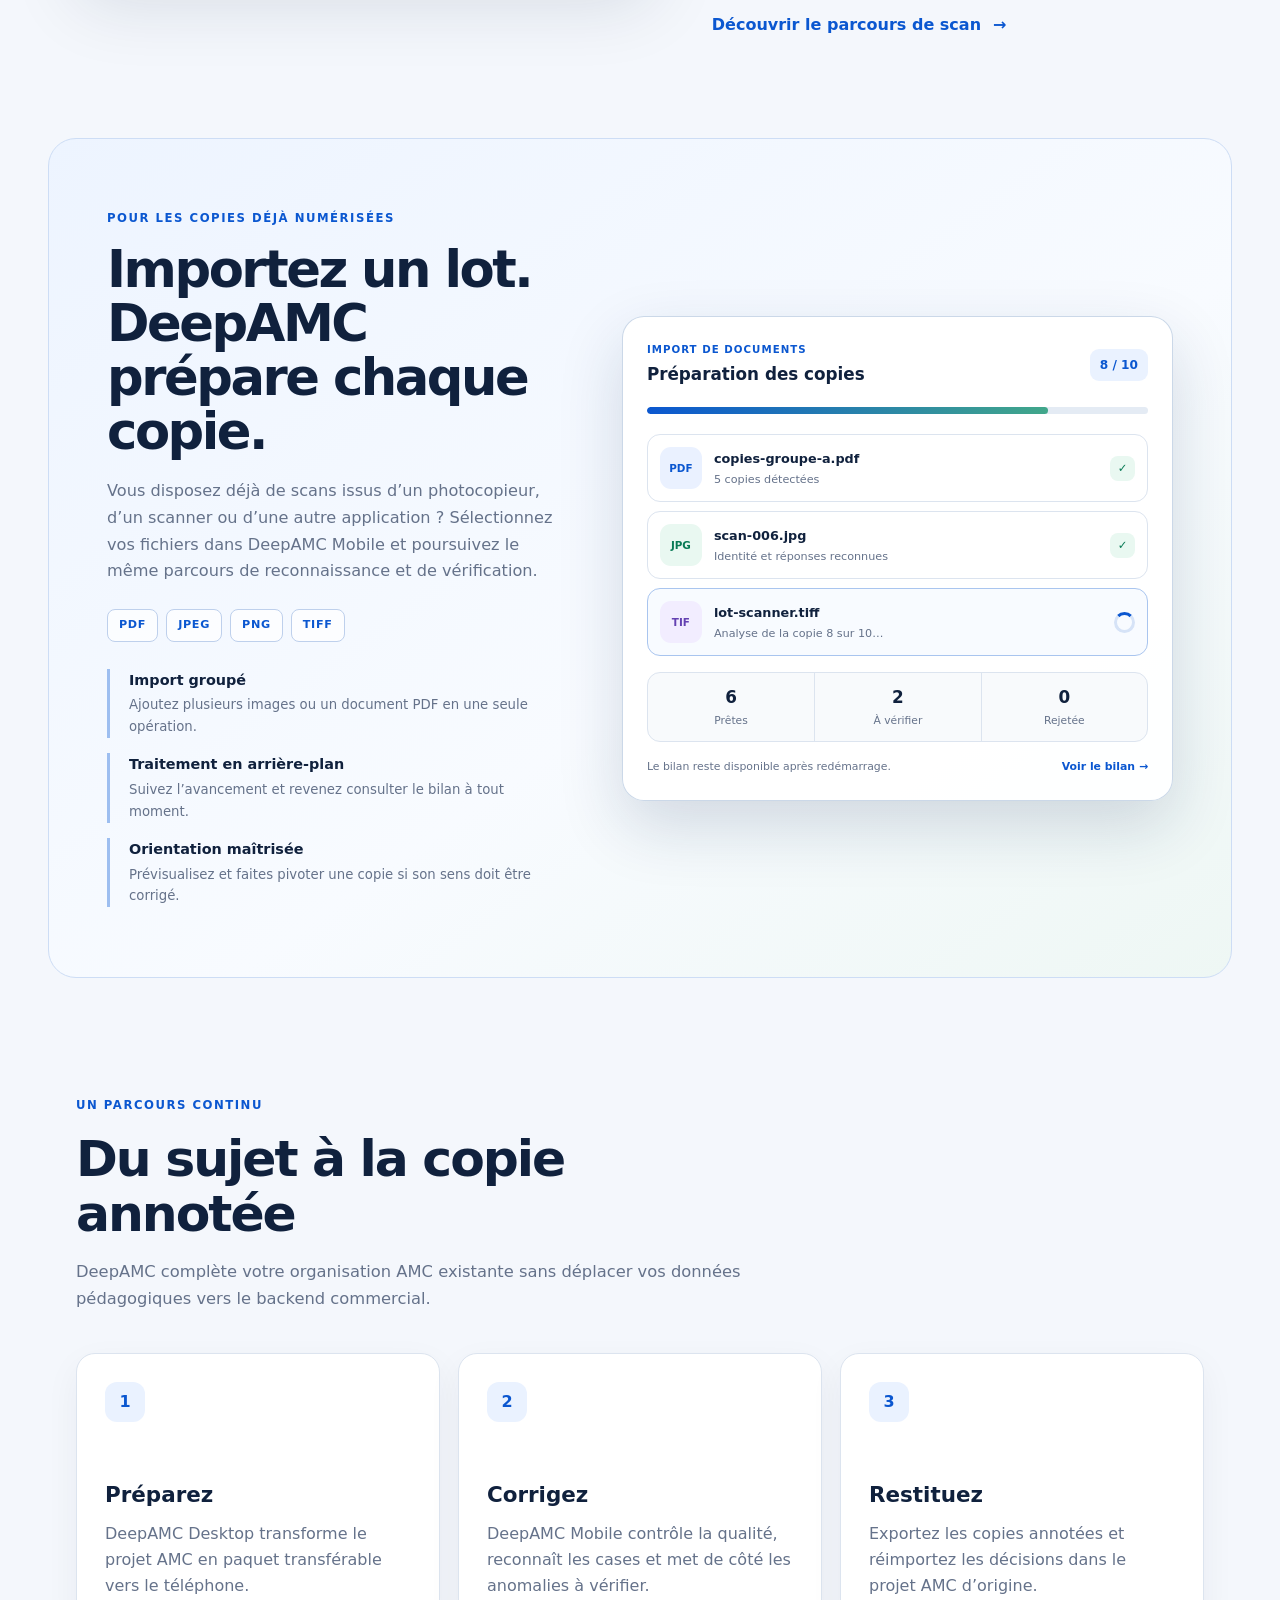
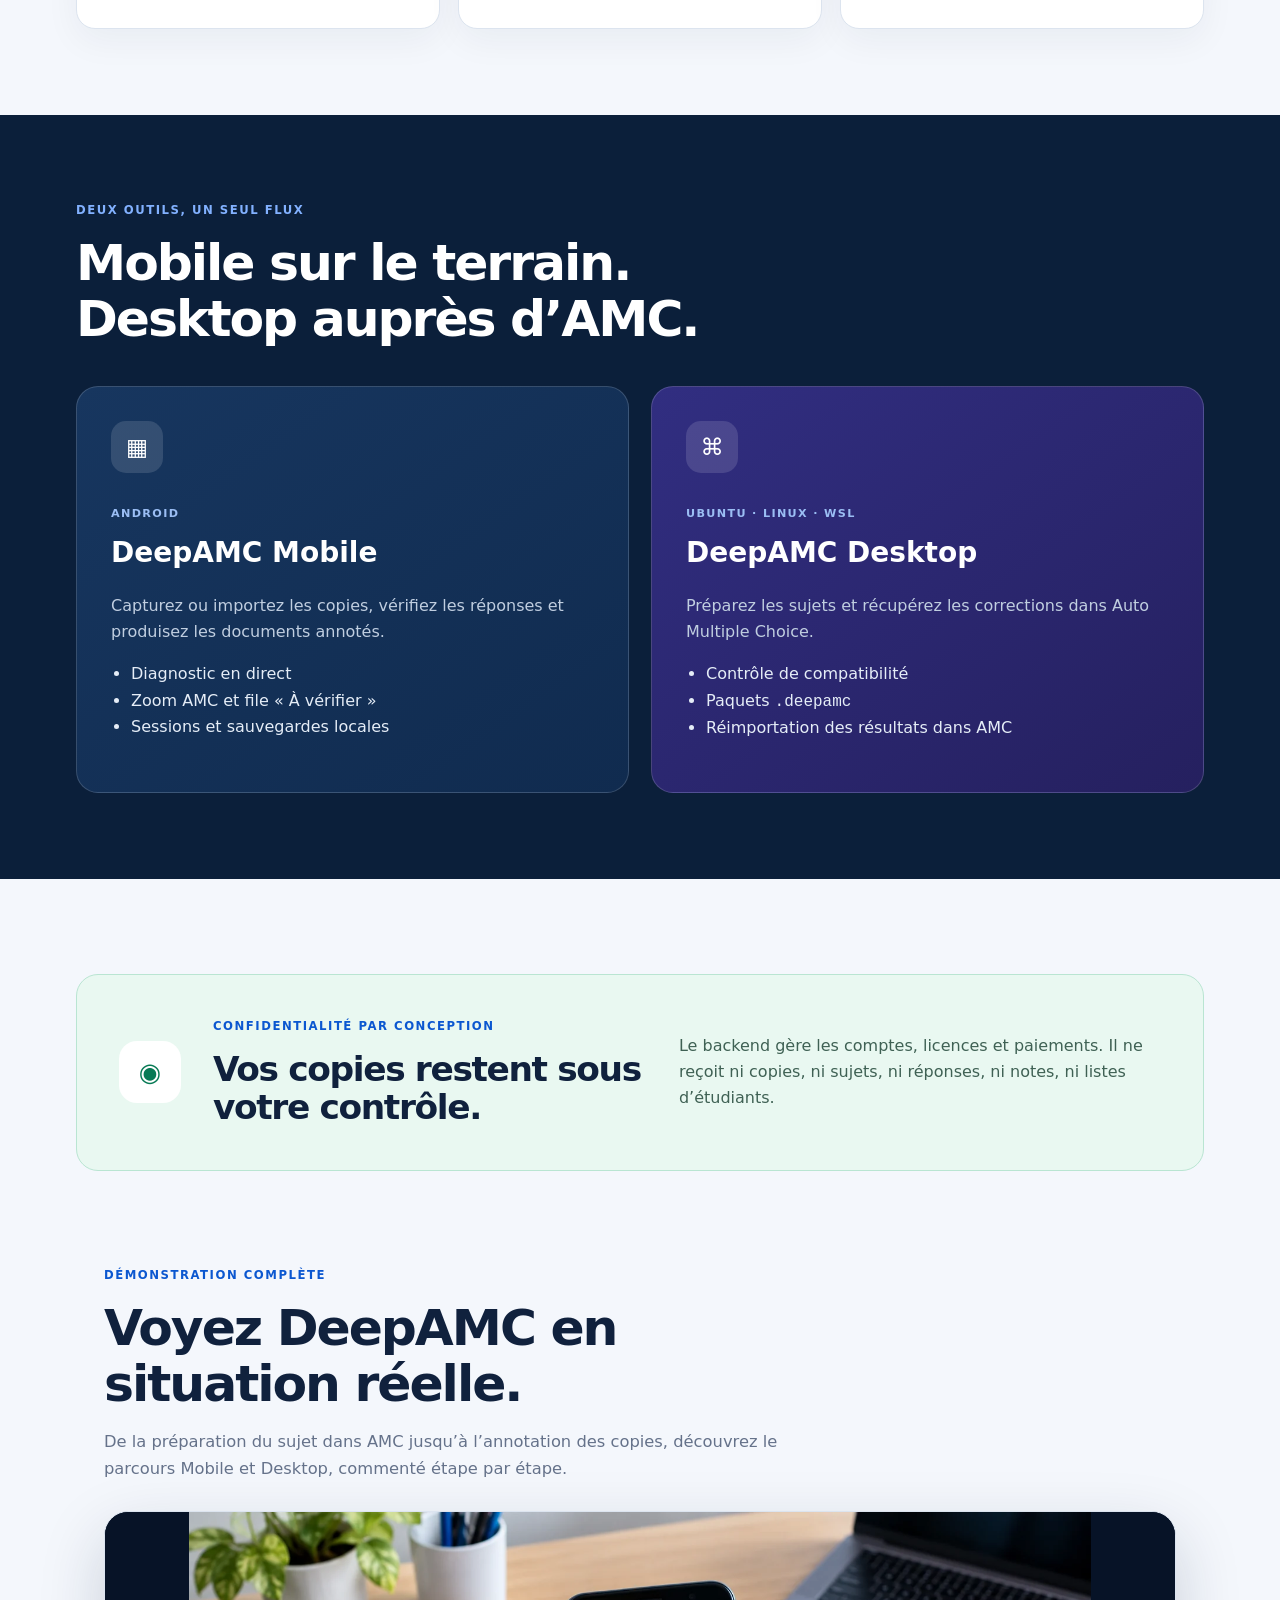
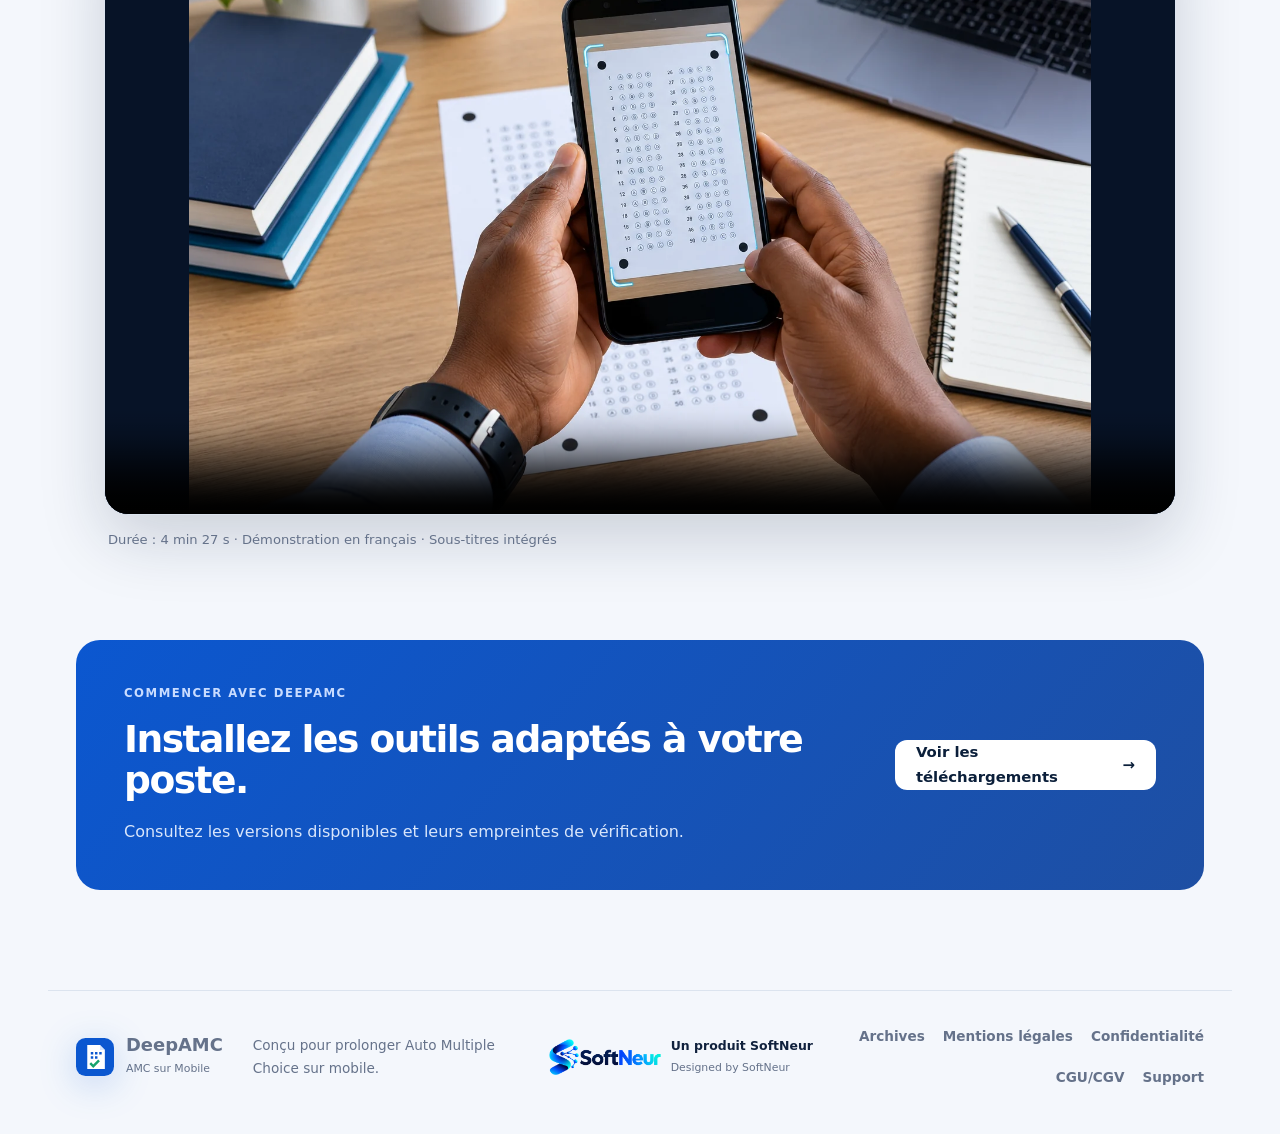
==== commit 05172bb2: "feat: refresh homepage mobile and scanner visuals" ====
--- a/index.html
+++ b/index.html
@@ -30,7 +30,7 @@
         <ul class="trust-list" aria-label="Engagements DeepAMC"><li>Traitement local</li><li>Compatible AMC</li><li>Correction hors connexion</li></ul>
       </div>
       <div class="product-visual" aria-label="Aperçu de DeepAMC Mobile">
-        <div class="visual-halo"></div><div class="phone-frame"><span class="phone-speaker"></span><img src="/assets/mobile-session.png" alt="Écran d’accueil réel de DeepAMC Mobile avec un sujet et une session actifs"></div>
+        <div class="visual-halo"></div><div class="phone-frame"><span class="phone-speaker"></span><img src="/assets/mobile-session-current.jpg" alt="Écran d’accueil réel de DeepAMC Mobile en mode sombre avec une session de correction ouverte"></div>
         <div class="floating-proof proof-top"><span>✓</span><strong>Copies contrôlées</strong><small>Résultats traçables</small></div>
         <div class="floating-proof proof-bottom"><span>⌁</span><strong>Sans cloud académique</strong><small>Les copies restent locales</small></div>
       </div>
@@ -38,7 +38,7 @@
     <section class="academic-strip" aria-label="Parcours DeepAMC"><div><strong>01</strong><span>Préparation dans AMC</span></div><div><strong>02</strong><span>Capture et vérification mobile</span></div><div><strong>03</strong><span>Retour des résultats dans AMC</span></div></section>
     <section class="scan-showcase" aria-labelledby="scan-title">
       <div class="scan-image-wrap">
-        <img src="/assets/scan-smartphone-deepamc.webp" alt="Un enseignant cadre une feuille de réponses AMC avec son smartphone dans DeepAMC Mobile" width="1536" height="1024" loading="eager">
+        <img src="/assets/scan-smartphone-deepamc-current.png" alt="Un enseignant utilise l’écran Scanner la copie de DeepAMC Mobile pour cadrer une feuille de réponses AMC" width="1536" height="1024" loading="eager">
         <div class="scan-status" aria-hidden="true"><span>✓</span><div><strong>Feuille cadrée</strong><small>Prête à capturer</small></div></div>
       </div>
       <div class="scan-copy">
--- a/assets/site.css
+++ b/assets/site.css
@@ -199,6 +199,10 @@
 .archive-list li { display: flex; align-items: center; justify-content: space-between; gap: 18px; padding: 13px 0; border-top: 1px solid var(--line); }
 .archive-list a { color: var(--blue); font-weight: 800; text-decoration: none; }
 .archive-warning { margin-bottom: 28px; padding: 18px 20px; border: 1px solid #f1cf8a; border-radius: 14px; background: var(--soft-amber); color: #633d08; }
+.archive-empty { min-height: 330px; padding: 52px 28px; display: flex; align-items: center; justify-content: center; flex-direction: column; text-align: center; border: 1px dashed #b8c7da; border-radius: 22px; background: #fff; }
+.archive-empty-icon { width: 58px; height: 58px; display: grid; place-items: center; margin-bottom: 18px; border-radius: 18px; background: var(--soft-blue); color: var(--blue); font-size: 1.8rem; }
+.archive-empty h2 { margin: 0 0 8px; }
+.archive-empty p { max-width: 560px; margin: 0 0 24px; color: var(--muted); }
 
 .pricing-grid { display: grid; grid-template-columns: repeat(4, 1fr); gap: 18px; align-items: stretch; }
 .pricing-reassurance { margin-top: 28px; display: flex; flex-wrap: wrap; justify-content: center; gap: 10px; }
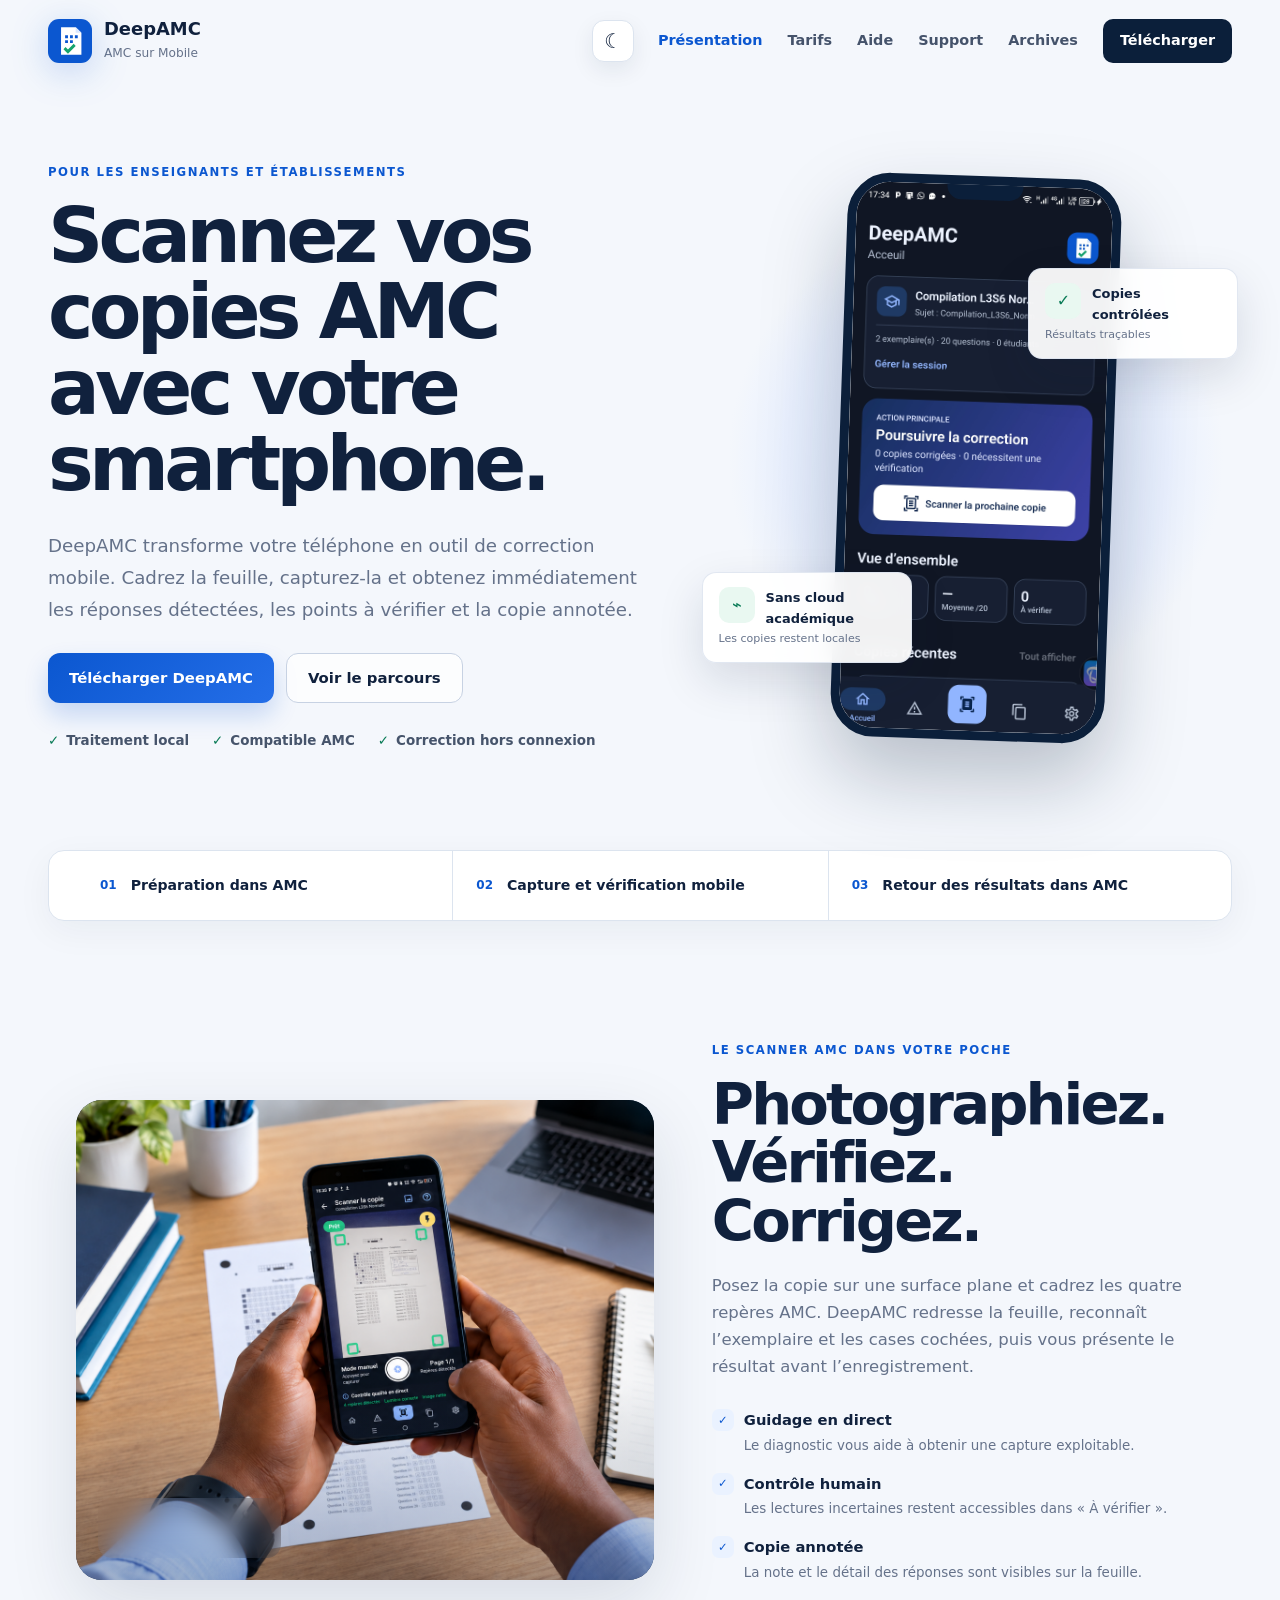
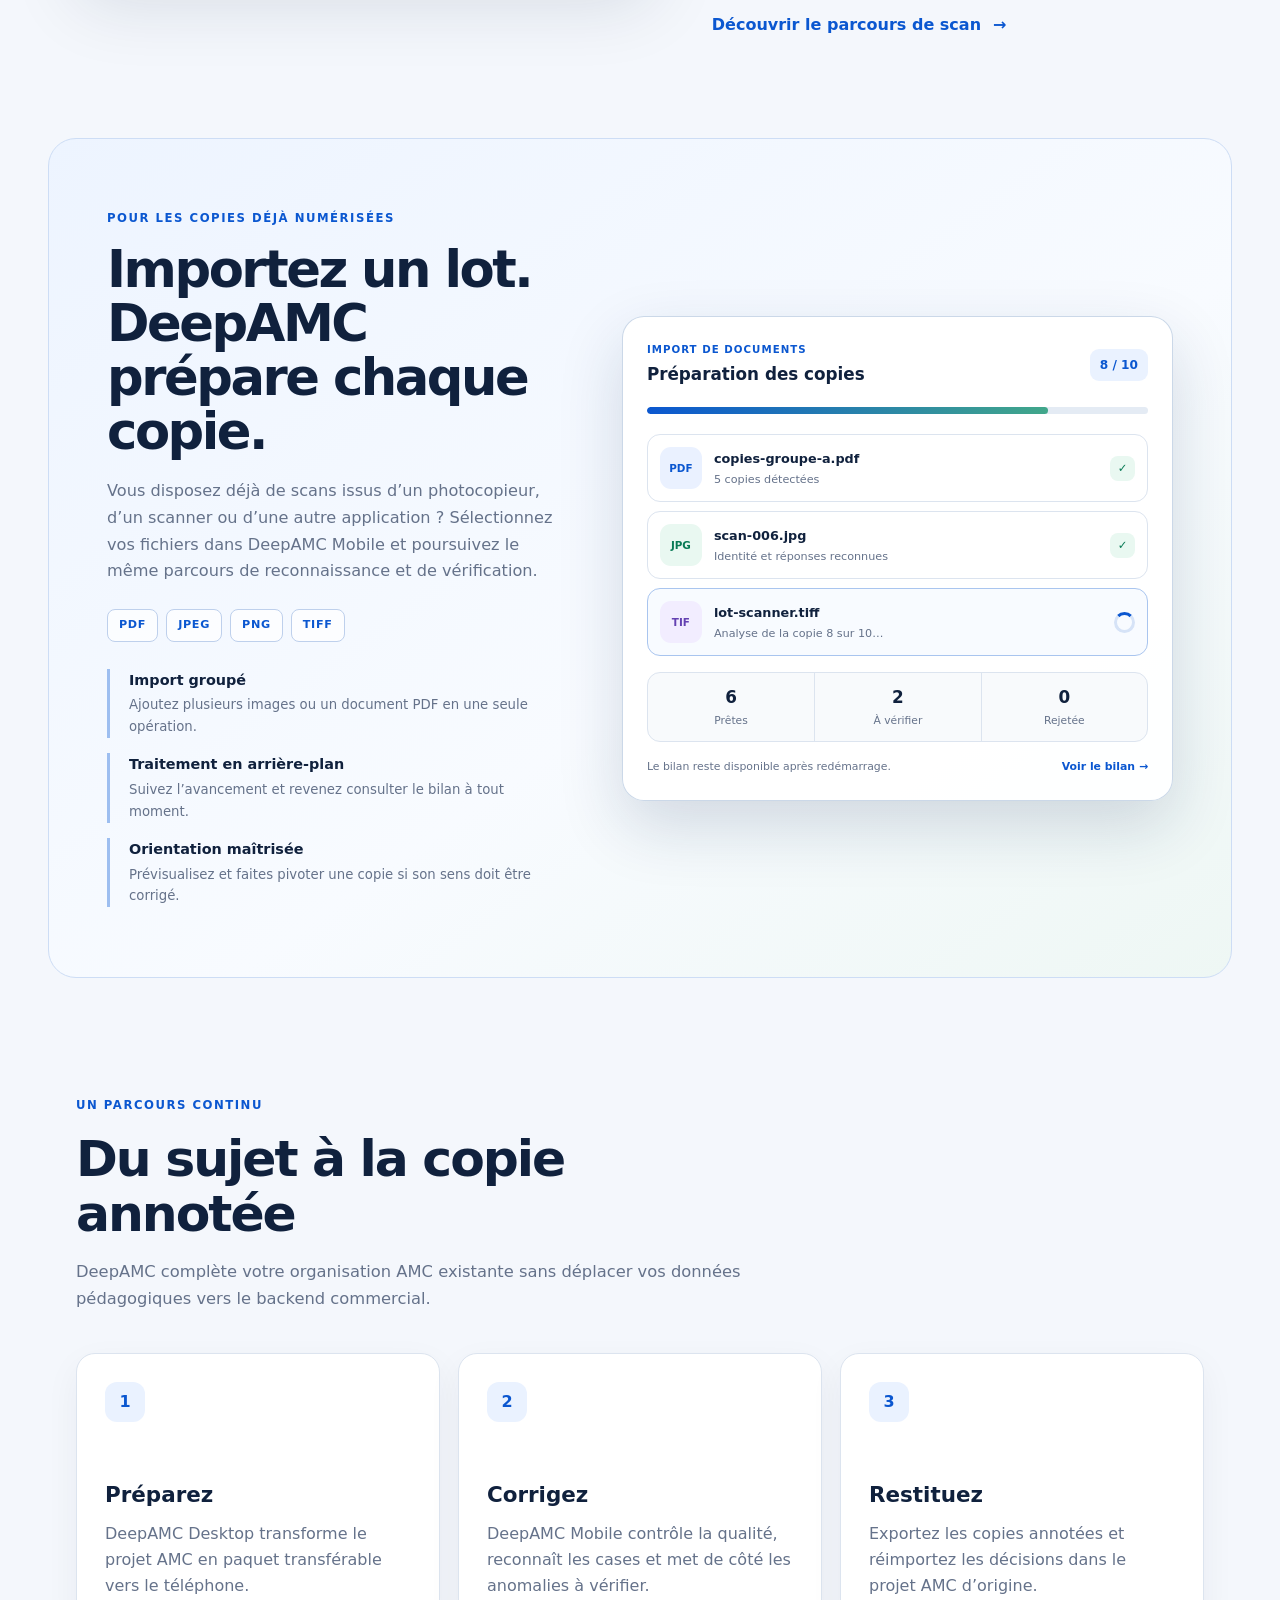
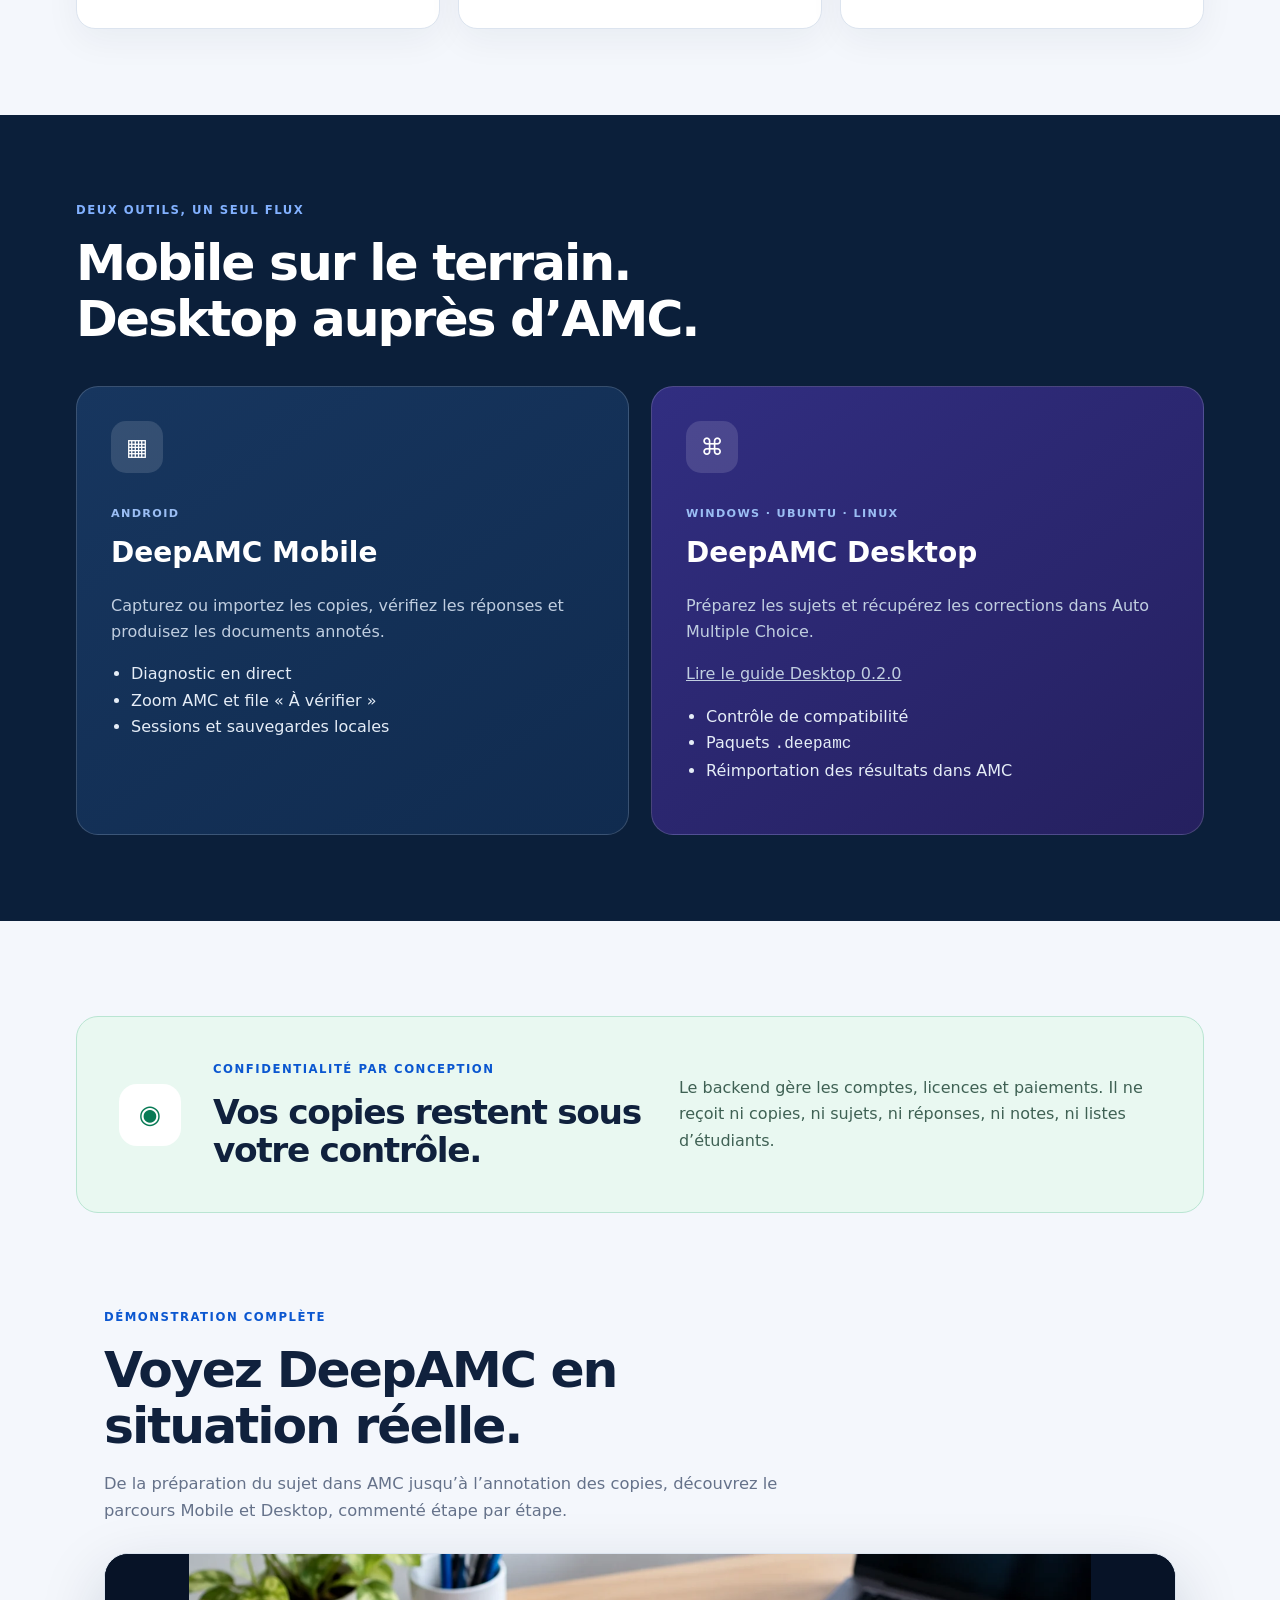
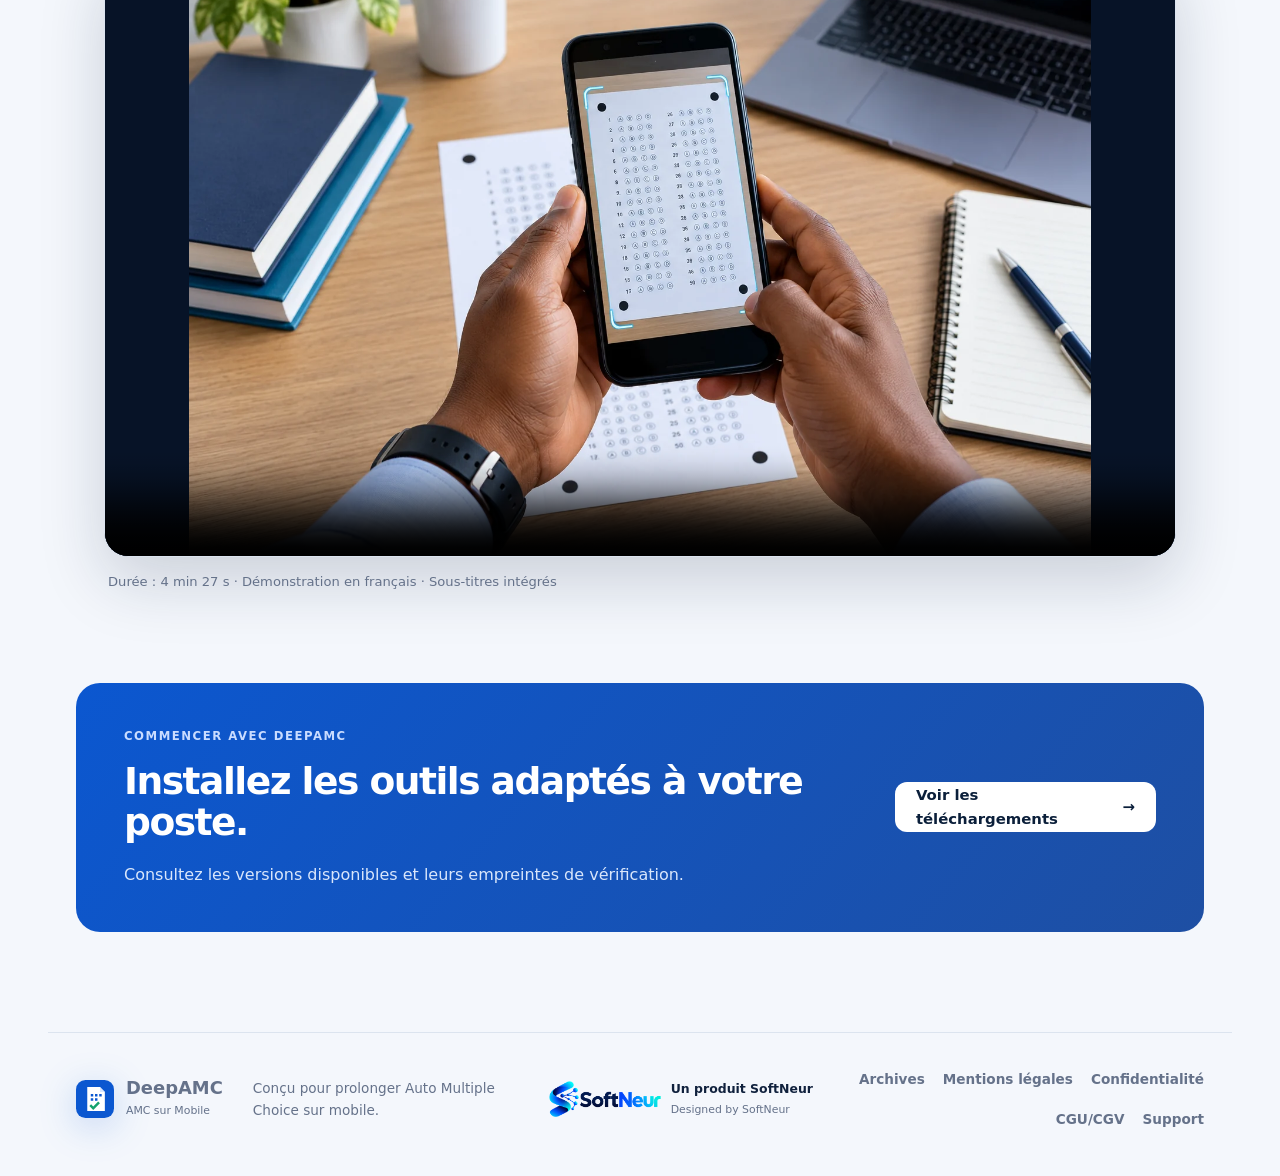
==== commit fb2e0491: "site: publier le guide Desktop 0.2.0 et les archives" ====
--- a/index.html
+++ b/index.html
@@ -18,7 +18,7 @@
   <header class="site-header">
     <a class="brand" href="/" aria-label="Accueil DeepAMC"><img src="/assets/deepamc-mark.svg" alt="" width="44" height="44"><span><strong>DeepAMC</strong><small>AMC sur Mobile</small></span></a>
     <button class="menu-button" type="button" aria-expanded="false" aria-controls="main-navigation">Menu</button>
-    <nav id="main-navigation" aria-label="Navigation principale"><a class="active" href="/">Présentation</a><a href="/tarifs/">Tarifs</a><a href="/aide/">Aide</a><a href="/support/">Support</a><a class="nav-download" href="/telechargements/">Télécharger</a></nav>
+    <nav id="main-navigation" aria-label="Navigation principale"><a class="active" href="/">Présentation</a><a href="/tarifs/">Tarifs</a><a href="/aide/">Aide</a><a href="/support/">Support</a><a href="/archives/">Archives</a><a class="nav-download" href="/telechargements/">Télécharger</a></nav>
   </header>
   <main id="contenu">
     <section class="hero">
@@ -81,7 +81,7 @@
     </section>
     <section class="section products-section">
       <div class="section-heading"><p class="eyebrow">DEUX OUTILS, UN SEUL FLUX</p><h2>Mobile sur le terrain. Desktop auprès d’AMC.</h2></div>
-      <div class="products-grid"><article class="product-card"><div class="product-icon">▦</div><span class="product-label">ANDROID</span><h3>DeepAMC Mobile</h3><p>Capturez ou importez les copies, vérifiez les réponses et produisez les documents annotés.</p><ul><li>Diagnostic en direct</li><li>Zoom AMC et file « À vérifier »</li><li>Sessions et sauvegardes locales</li></ul></article><article class="product-card desktop-card"><div class="product-icon">⌘</div><span class="product-label">UBUNTU · LINUX · WSL</span><h3>DeepAMC Desktop</h3><p>Préparez les sujets et récupérez les corrections dans Auto Multiple Choice.</p><ul><li>Contrôle de compatibilité</li><li>Paquets <code>.deepamc</code></li><li>Réimportation des résultats dans AMC</li></ul></article></div>
+      <div class="products-grid"><article class="product-card"><div class="product-icon">▦</div><span class="product-label">ANDROID</span><h3>DeepAMC Mobile</h3><p>Capturez ou importez les copies, vérifiez les réponses et produisez les documents annotés.</p><ul><li>Diagnostic en direct</li><li>Zoom AMC et file « À vérifier »</li><li>Sessions et sauvegardes locales</li></ul></article><article class="product-card desktop-card"><div class="product-icon">⌘</div><span class="product-label">WINDOWS · UBUNTU · LINUX</span><h3>DeepAMC Desktop</h3><p>Préparez les sujets et récupérez les corrections dans Auto Multiple Choice.</p><p><a href="/aide/desktop/">Lire le guide Desktop 0.2.0</a></p><ul><li>Contrôle de compatibilité</li><li>Paquets <code>.deepamc</code></li><li>Réimportation des résultats dans AMC</li></ul></article></div>
     </section>
     <section class="privacy-section"><div class="privacy-symbol">◉</div><div><p class="eyebrow">CONFIDENTIALITÉ PAR CONCEPTION</p><h2>Vos copies restent sous votre contrôle.</h2></div><p>Le backend gère les comptes, licences et paiements. Il ne reçoit ni copies, ni sujets, ni réponses, ni notes, ni listes d’étudiants.</p></section>
     <section class="demo-section" aria-labelledby="demo-title">
--- a/assets/site.css
+++ b/assets/site.css
@@ -34,6 +34,9 @@
 nav a:hover, nav a.active { color: var(--blue); }
 .nav-download { padding: 10px 17px; border-radius: 10px; background: var(--navy); color: #fff !important; }
 .menu-button { display: none; min-height: 42px; padding: 0 14px; border: 1px solid var(--line); border-radius: 10px; background: #fff; color: var(--navy); font: inherit; font-weight: 800; }
+.theme-toggle { flex: 0 0 auto; width: 42px; height: 42px; margin-left: auto; display: grid; place-items: center; border: 1px solid var(--line); border-radius: 12px; background: var(--surface); color: var(--ink); font: inherit; cursor: pointer; box-shadow: 0 8px 22px rgba(16, 33, 61, .08); }
+.theme-toggle:hover { border-color: #9eb9e4; color: var(--blue); }
+.theme-icon { font-size: 1.25rem; line-height: 1; }
 
 .hero { max-width: 1240px; min-height: 700px; margin: auto; padding: 76px 28px 92px; display: grid; grid-template-columns: minmax(0, 1.08fr) minmax(380px, .92fr); align-items: center; gap: 70px; }
 .eyebrow { margin: 0 0 15px; color: var(--blue); font-size: .73rem; font-weight: 850; letter-spacing: .13em; }
@@ -163,6 +166,7 @@
 .page-heading h1 { margin: 0 0 20px; font-size: clamp(2.7rem, 6vw, 4.7rem); line-height: 1; letter-spacing: -.055em; }
 .page-heading > p:last-child { color: var(--muted); font-size: 1.08rem; }
 .release-grid { display: grid; grid-template-columns: repeat(2, 1fr); gap: 22px; }
+.desktop-releases { display: grid; gap: 22px; align-content: start; min-width: 0; }
 .release-card, .price-card, .support-grid article { padding: 30px; border: 1px solid var(--line); border-radius: 20px; background: #fff; box-shadow: 0 15px 40px rgba(16, 33, 61, .06); }
 .release-card.unavailable { background: #f8fafc; }
 .release-top { display: flex; justify-content: space-between; align-items: center; }
@@ -312,6 +316,81 @@
 .softneur-signature strong { font-size: .78rem; }
 .softneur-signature small { color: var(--muted); font-size: .68rem; }
 
+html[data-theme="dark"] {
+  --navy: #0b1f3a;
+  --navy-2: #142d52;
+  --blue: #75a7ff;
+  --blue-2: #4b83ea;
+  --green: #5dd6aa;
+  --canvas: #0c1423;
+  --surface: #131f31;
+  --ink: #edf4ff;
+  --muted: #aab8cc;
+  --line: #2b3b52;
+  --soft-blue: #172d4c;
+  --soft-green: #12382f;
+  --soft-amber: #3b2c12;
+  --amber: #ffc267;
+  --shadow: 0 24px 70px rgba(0, 0, 0, .34);
+}
+html[data-theme="dark"] body { background: var(--canvas); }
+html[data-theme="dark"] nav a { color: #b7c5d9; }
+html[data-theme="dark"] nav a:hover,
+html[data-theme="dark"] nav a.active { color: var(--blue); }
+html[data-theme="dark"] .nav-download { background: #e6efff; color: #10213d !important; }
+html[data-theme="dark"] .skip-link,
+html[data-theme="dark"] .menu-button,
+html[data-theme="dark"] .button.light { background: var(--surface); color: var(--ink); }
+html[data-theme="dark"] .button.secondary { border-color: #40536d; background: rgba(19, 31, 49, .82); }
+html[data-theme="dark"] .trust-list { color: #b7c5d9; }
+html[data-theme="dark"] .visual-halo { background: radial-gradient(circle, #17345b 0, #112641 54%, transparent 70%); }
+html[data-theme="dark"] .floating-proof,
+html[data-theme="dark"] .scan-status { border-color: rgba(73, 94, 124, .9); background: rgba(19, 31, 49, .94); }
+html[data-theme="dark"] .import-showcase { border-color: #2d4668; background: linear-gradient(145deg, #101f35, #111b2c 58%, #10251f); }
+html[data-theme="dark"] .format-list span,
+html[data-theme="dark"] .import-panel { border-color: #33465f; background: rgba(19, 31, 49, .94); }
+html[data-theme="dark"] .progress-track { background: #28384d; }
+html[data-theme="dark"] .import-file,
+html[data-theme="dark"] .import-summary,
+html[data-theme="dark"] .release-card,
+html[data-theme="dark"] .price-card,
+html[data-theme="dark"] .support-grid article,
+html[data-theme="dark"] .archive-callout,
+html[data-theme="dark"] .archive-card,
+html[data-theme="dark"] .archive-empty,
+html[data-theme="dark"] .pricing-reassurance span,
+html[data-theme="dark"] .comparison-scroll,
+html[data-theme="dark"] .guide-index,
+html[data-theme="dark"] .guide-content article,
+html[data-theme="dark"] .final-checklist,
+html[data-theme="dark"] .faq details,
+html[data-theme="dark"] .legal-content { background: var(--surface); }
+html[data-theme="dark"] .import-file.processing,
+html[data-theme="dark"] .release-card.unavailable,
+html[data-theme="dark"] .comparison-scroll thead th { background: #172438; color: var(--ink); }
+html[data-theme="dark"] .checksum code { background: #0d1726; color: #c8d6e9; }
+html[data-theme="dark"] .privacy-symbol,
+html[data-theme="dark"] .workflow-overview li::before,
+html[data-theme="dark"] .prerequisite-icon { background: var(--surface); }
+html[data-theme="dark"] .privacy-section > p,
+html[data-theme="dark"] .prerequisite-card ul { color: #a7cdbd; }
+html[data-theme="dark"] .guide-content ol,
+html[data-theme="dark"] .guide-content ul,
+html[data-theme="dark"] .final-checklist li,
+html[data-theme="dark"] .legal-content > p { color: #b3c1d4; }
+html[data-theme="dark"] .guide-content .guide-note { color: #c4d7f5; }
+html[data-theme="dark"] .guide-content .optional-intro,
+html[data-theme="dark"] .completion-check { color: #b6dfce; }
+html[data-theme="dark"] .warning-panel,
+html[data-theme="dark"] .legal-warning,
+html[data-theme="dark"] .archive-warning { color: #ffd99c; }
+html[data-theme="dark"] .softneur-signature:hover { background: var(--soft-blue); }
+html[data-theme="dark"] .phone-frame { border-color: #263b5b; background: #101827; }
+
+@media (prefers-color-scheme: dark) {
+  html:not([data-theme]) { color-scheme: dark; }
+}
+
 @media (max-width: 1020px) {
   .pricing-grid { grid-template-columns: repeat(2, 1fr); }
 }
@@ -331,12 +410,14 @@
   .workflow-overview { grid-template-columns: 1fr; }
   .menu-button { display: inline-flex; align-items: center; }
   nav { position: absolute; display: none; top: 72px; left: 20px; right: 20px; padding: 14px; flex-direction: column; align-items: stretch; gap: 5px; border: 1px solid var(--line); border-radius: 14px; background: #fff; box-shadow: var(--shadow); }
+  html[data-theme="dark"] nav { background: var(--surface); }
   nav.open { display: flex; }
   nav a { min-height: 44px; padding: 10px 12px; border-radius: 8px; }
 }
 
 @media (max-width: 680px) {
   .site-header { padding: 16px 20px; }
+  .site-header { gap: 10px; }
   .brand small { display: none; }
   .hero { padding: 48px 20px 65px; gap: 20px; }
   .hero h1 { font-size: clamp(3rem, 15vw, 4.3rem); }
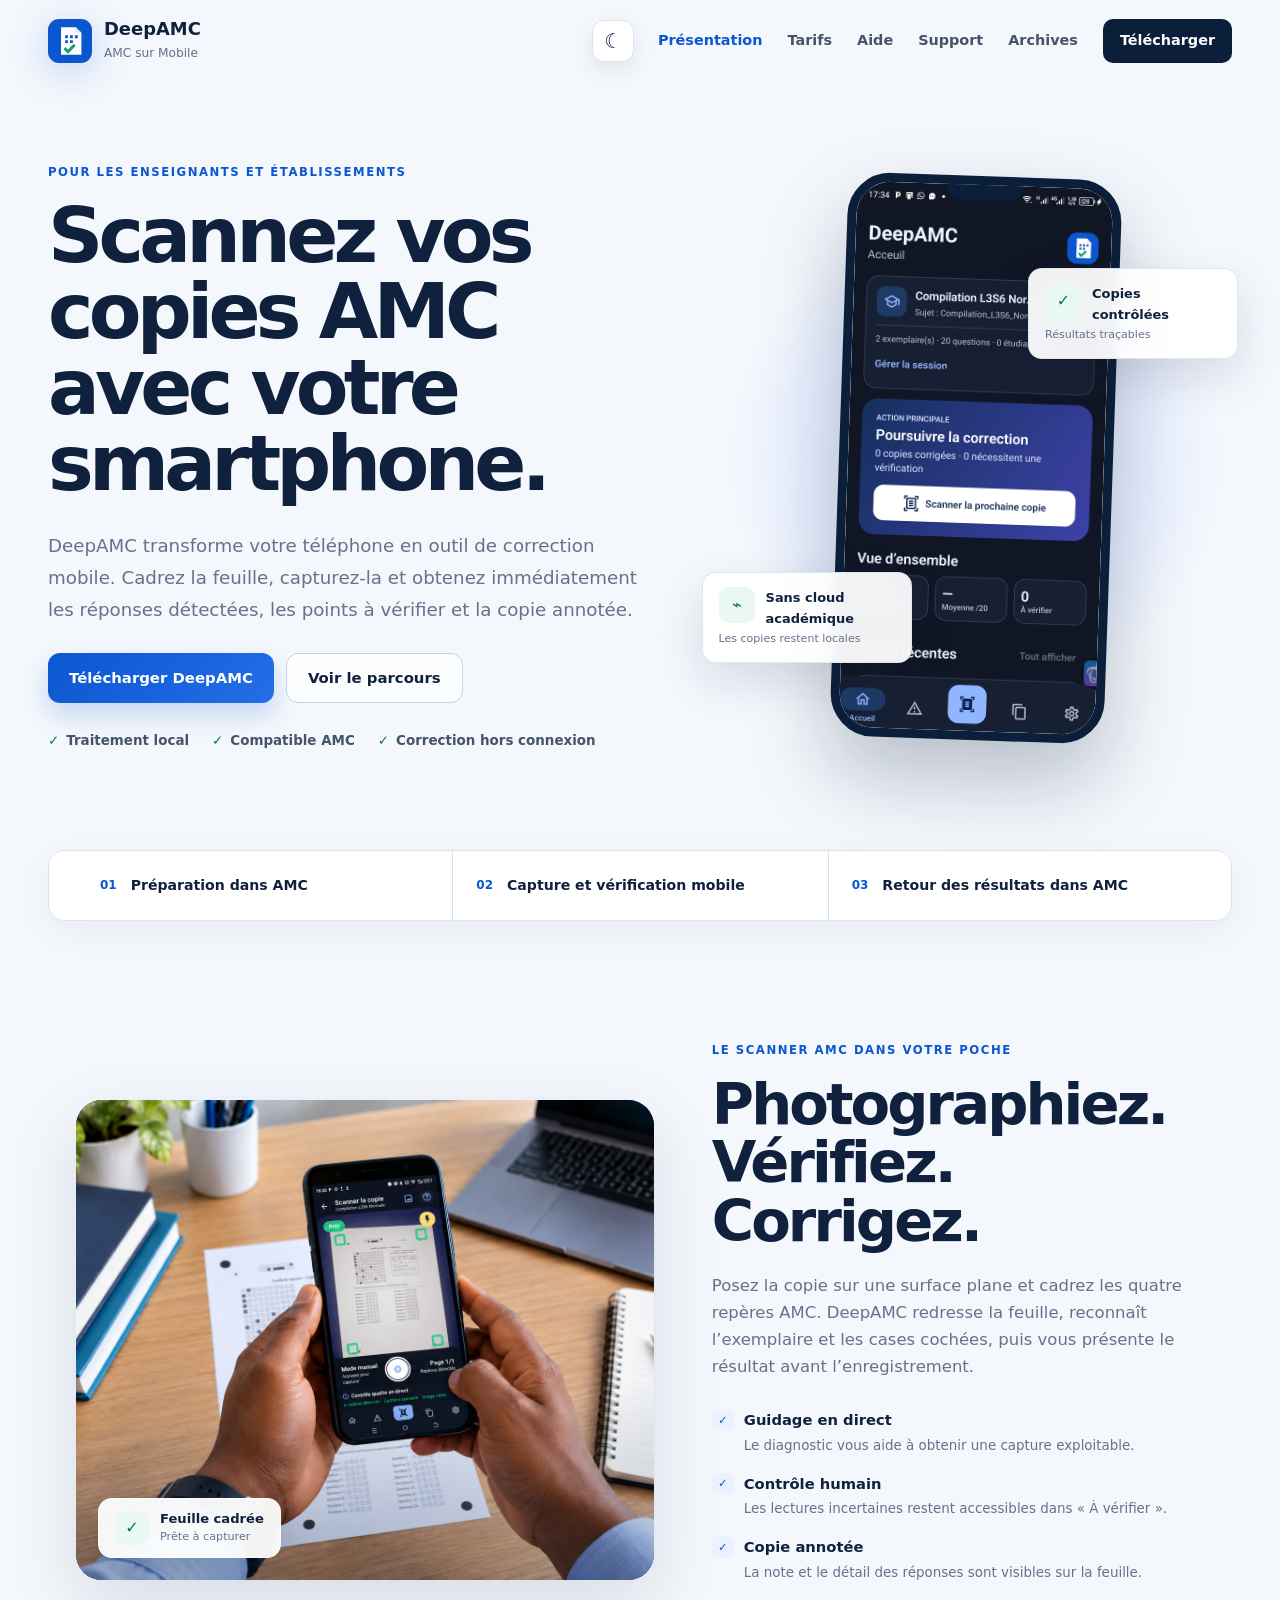
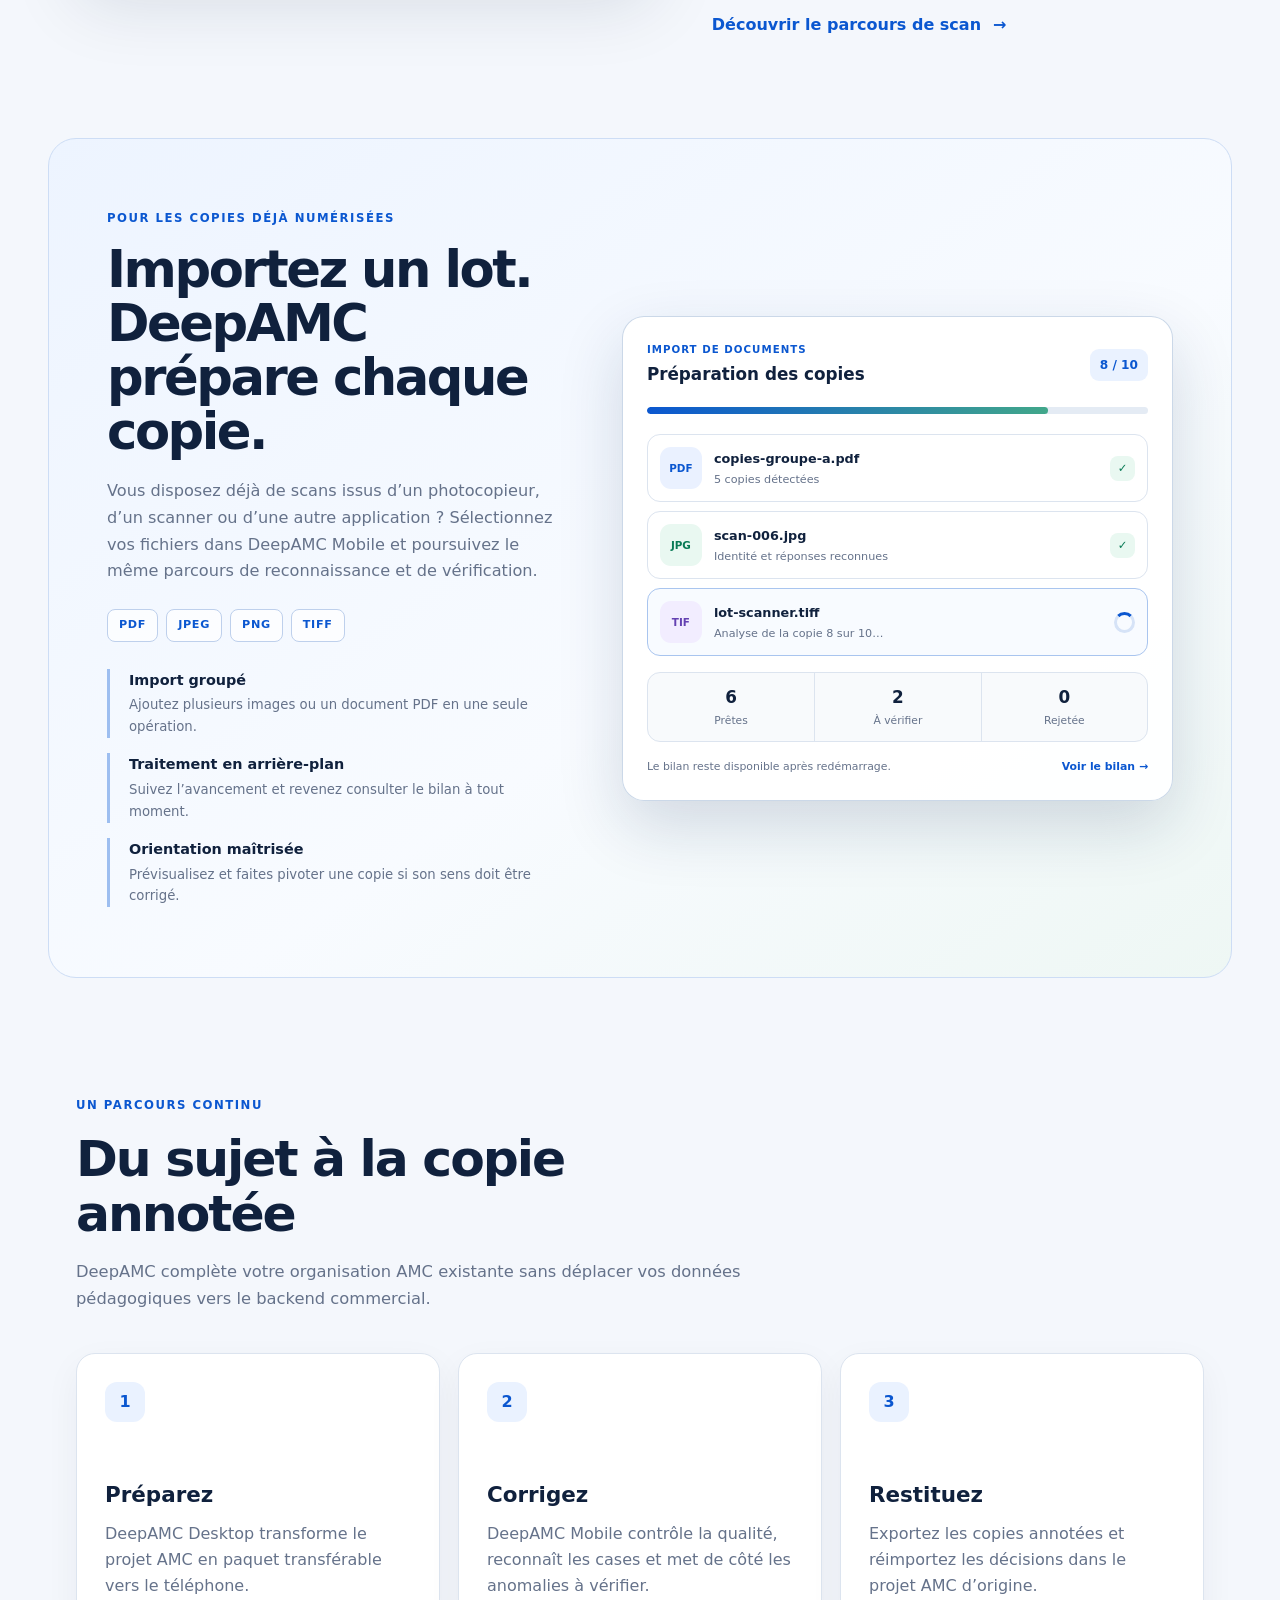
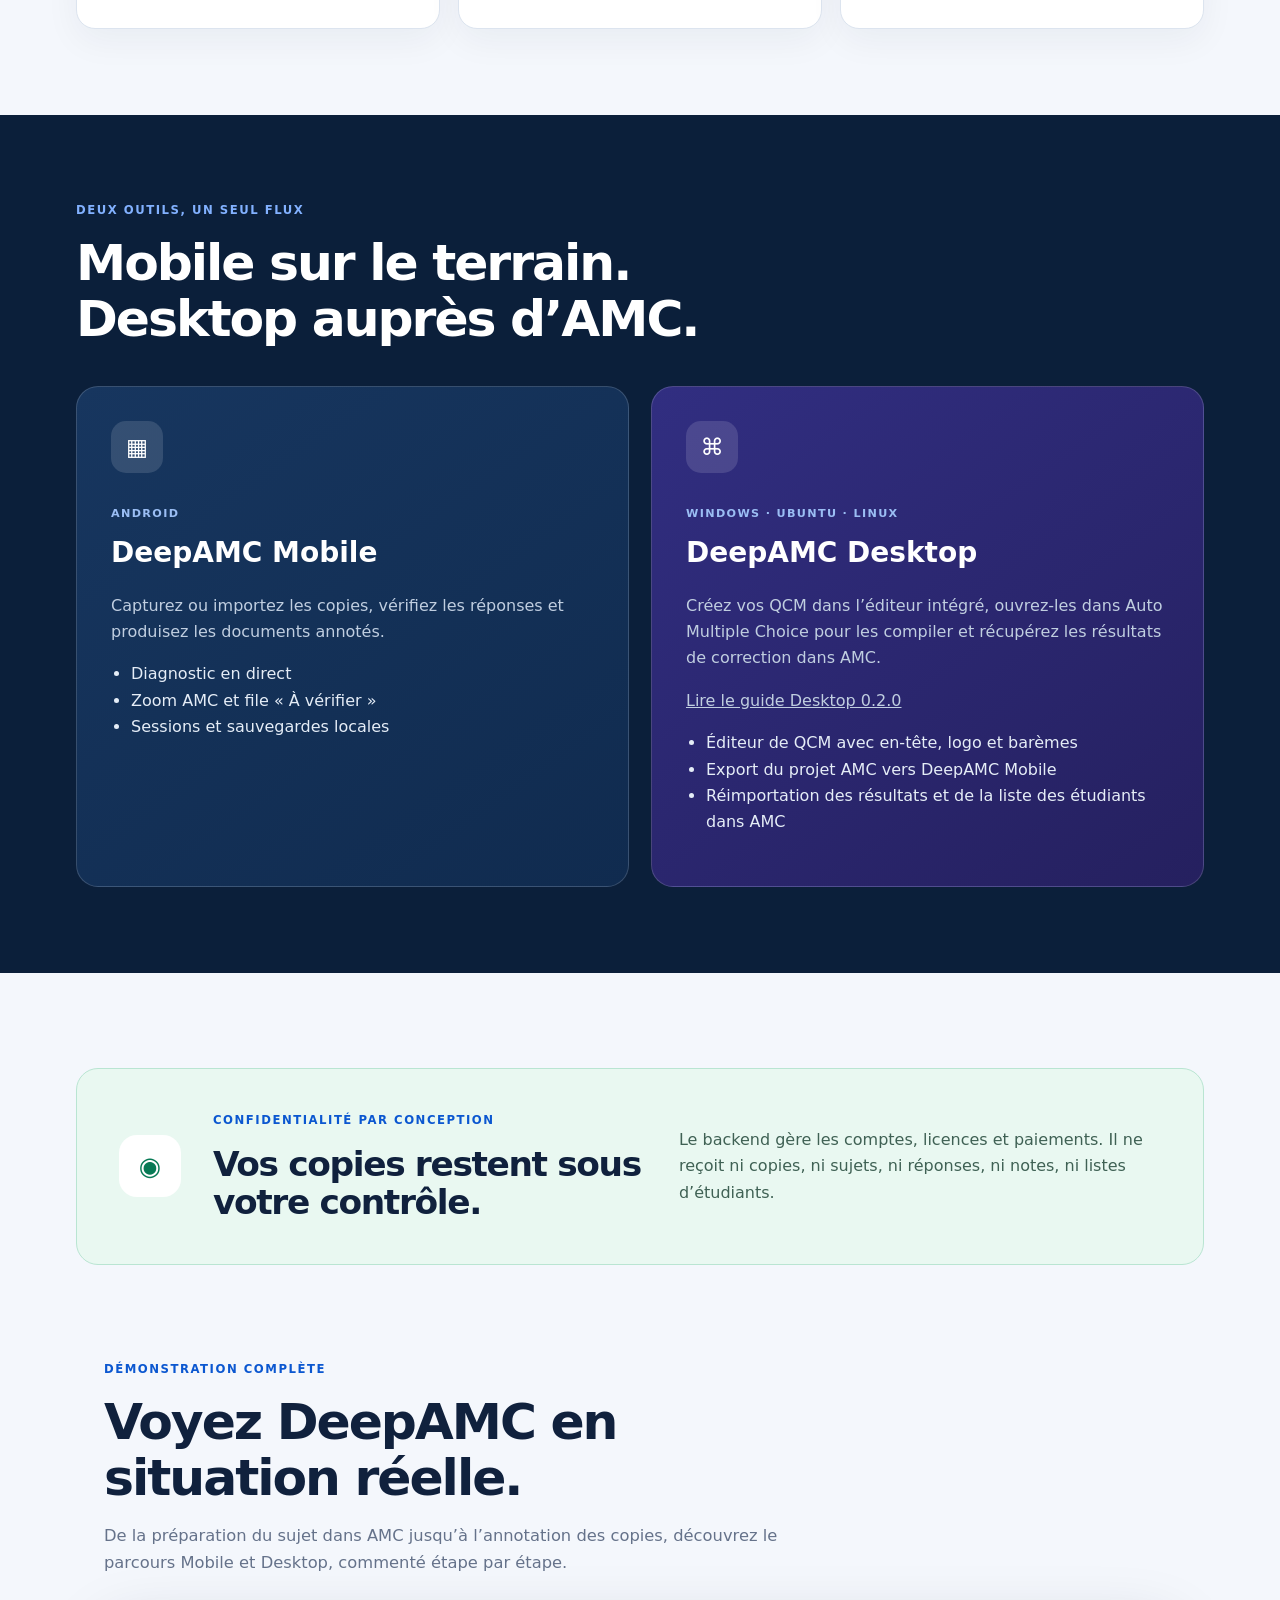
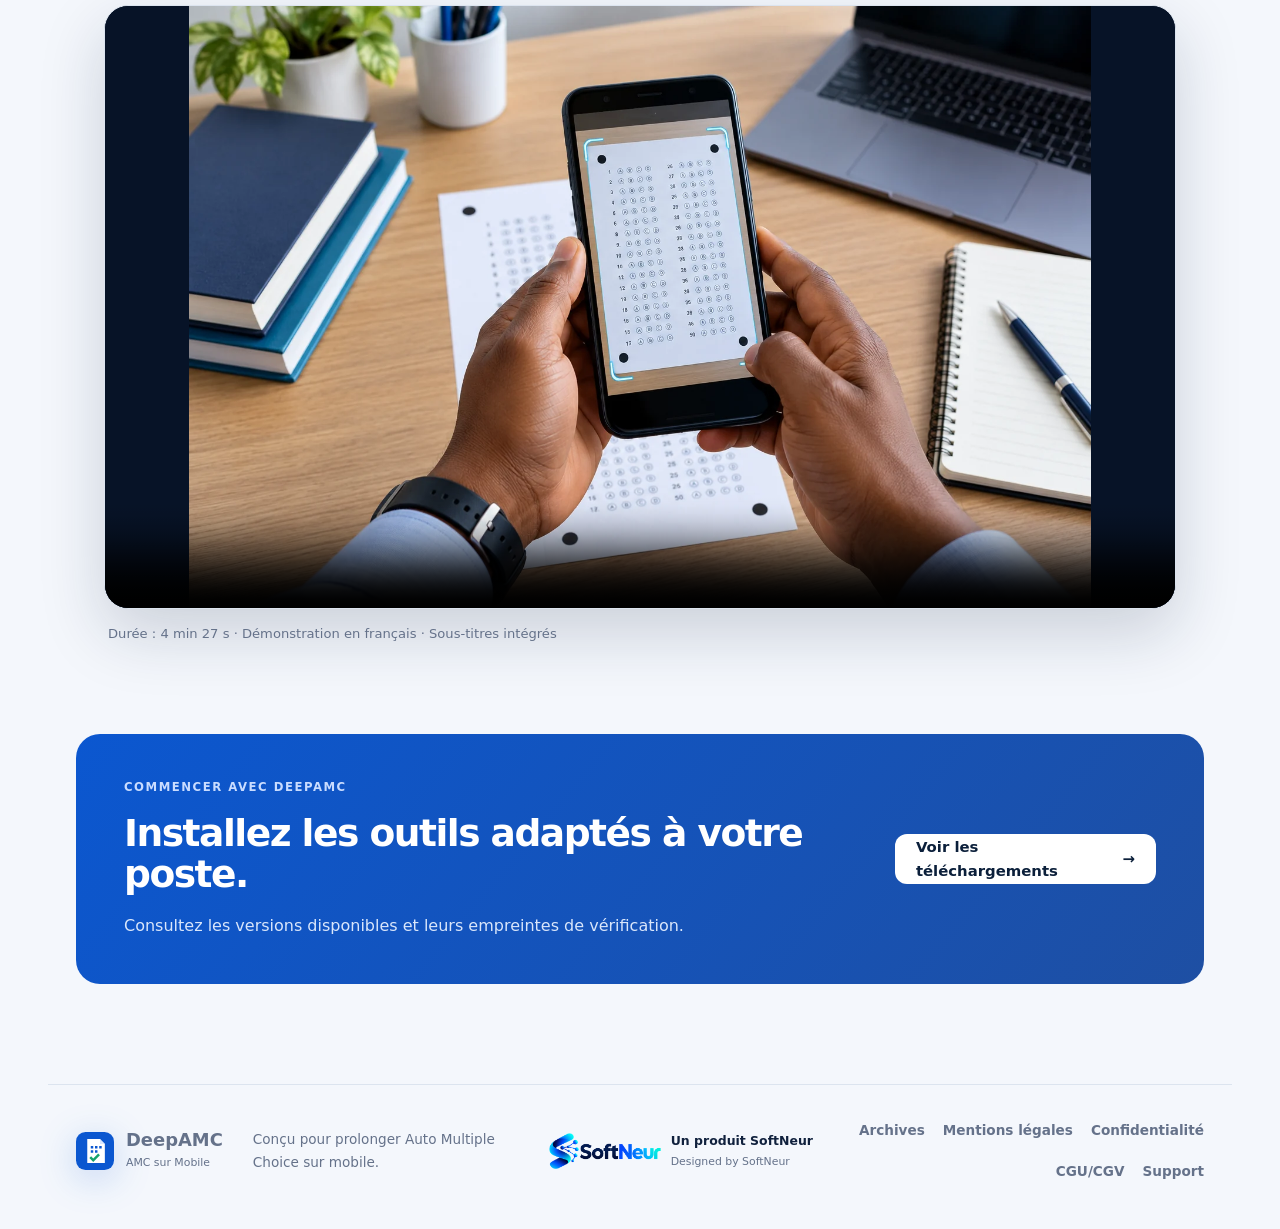
==== commit 0447601e: "site: clarifier l’accès à l’éditeur QCM" ====
--- a/index.html
+++ b/index.html
@@ -81,7 +81,7 @@
     </section>
     <section class="section products-section">
       <div class="section-heading"><p class="eyebrow">DEUX OUTILS, UN SEUL FLUX</p><h2>Mobile sur le terrain. Desktop auprès d’AMC.</h2></div>
-      <div class="products-grid"><article class="product-card"><div class="product-icon">▦</div><span class="product-label">ANDROID</span><h3>DeepAMC Mobile</h3><p>Capturez ou importez les copies, vérifiez les réponses et produisez les documents annotés.</p><ul><li>Diagnostic en direct</li><li>Zoom AMC et file « À vérifier »</li><li>Sessions et sauvegardes locales</li></ul></article><article class="product-card desktop-card"><div class="product-icon">⌘</div><span class="product-label">WINDOWS · UBUNTU · LINUX</span><h3>DeepAMC Desktop</h3><p>Préparez les sujets et récupérez les corrections dans Auto Multiple Choice.</p><p><a href="/aide/desktop/">Lire le guide Desktop 0.2.0</a></p><ul><li>Contrôle de compatibilité</li><li>Paquets <code>.deepamc</code></li><li>Réimportation des résultats dans AMC</li></ul></article></div>
+      <div class="products-grid"><article class="product-card"><div class="product-icon">▦</div><span class="product-label">ANDROID</span><h3>DeepAMC Mobile</h3><p>Capturez ou importez les copies, vérifiez les réponses et produisez les documents annotés.</p><ul><li>Diagnostic en direct</li><li>Zoom AMC et file « À vérifier »</li><li>Sessions et sauvegardes locales</li></ul></article><article class="product-card desktop-card"><div class="product-icon">⌘</div><span class="product-label">WINDOWS · UBUNTU · LINUX</span><h3>DeepAMC Desktop</h3><p>Créez vos QCM dans l’éditeur intégré, ouvrez-les dans Auto Multiple Choice pour les compiler et récupérez les résultats de correction dans AMC.</p><p><a href="/aide/desktop/">Lire le guide Desktop 0.2.0</a></p><ul><li>Éditeur de QCM avec en-tête, logo et barèmes</li><li>Export du projet AMC vers DeepAMC Mobile</li><li>Réimportation des résultats et de la liste des étudiants dans AMC</li></ul></article></div>
     </section>
     <section class="privacy-section"><div class="privacy-symbol">◉</div><div><p class="eyebrow">CONFIDENTIALITÉ PAR CONCEPTION</p><h2>Vos copies restent sous votre contrôle.</h2></div><p>Le backend gère les comptes, licences et paiements. Il ne reçoit ni copies, ni sujets, ni réponses, ni notes, ni listes d’étudiants.</p></section>
     <section class="demo-section" aria-labelledby="demo-title">
